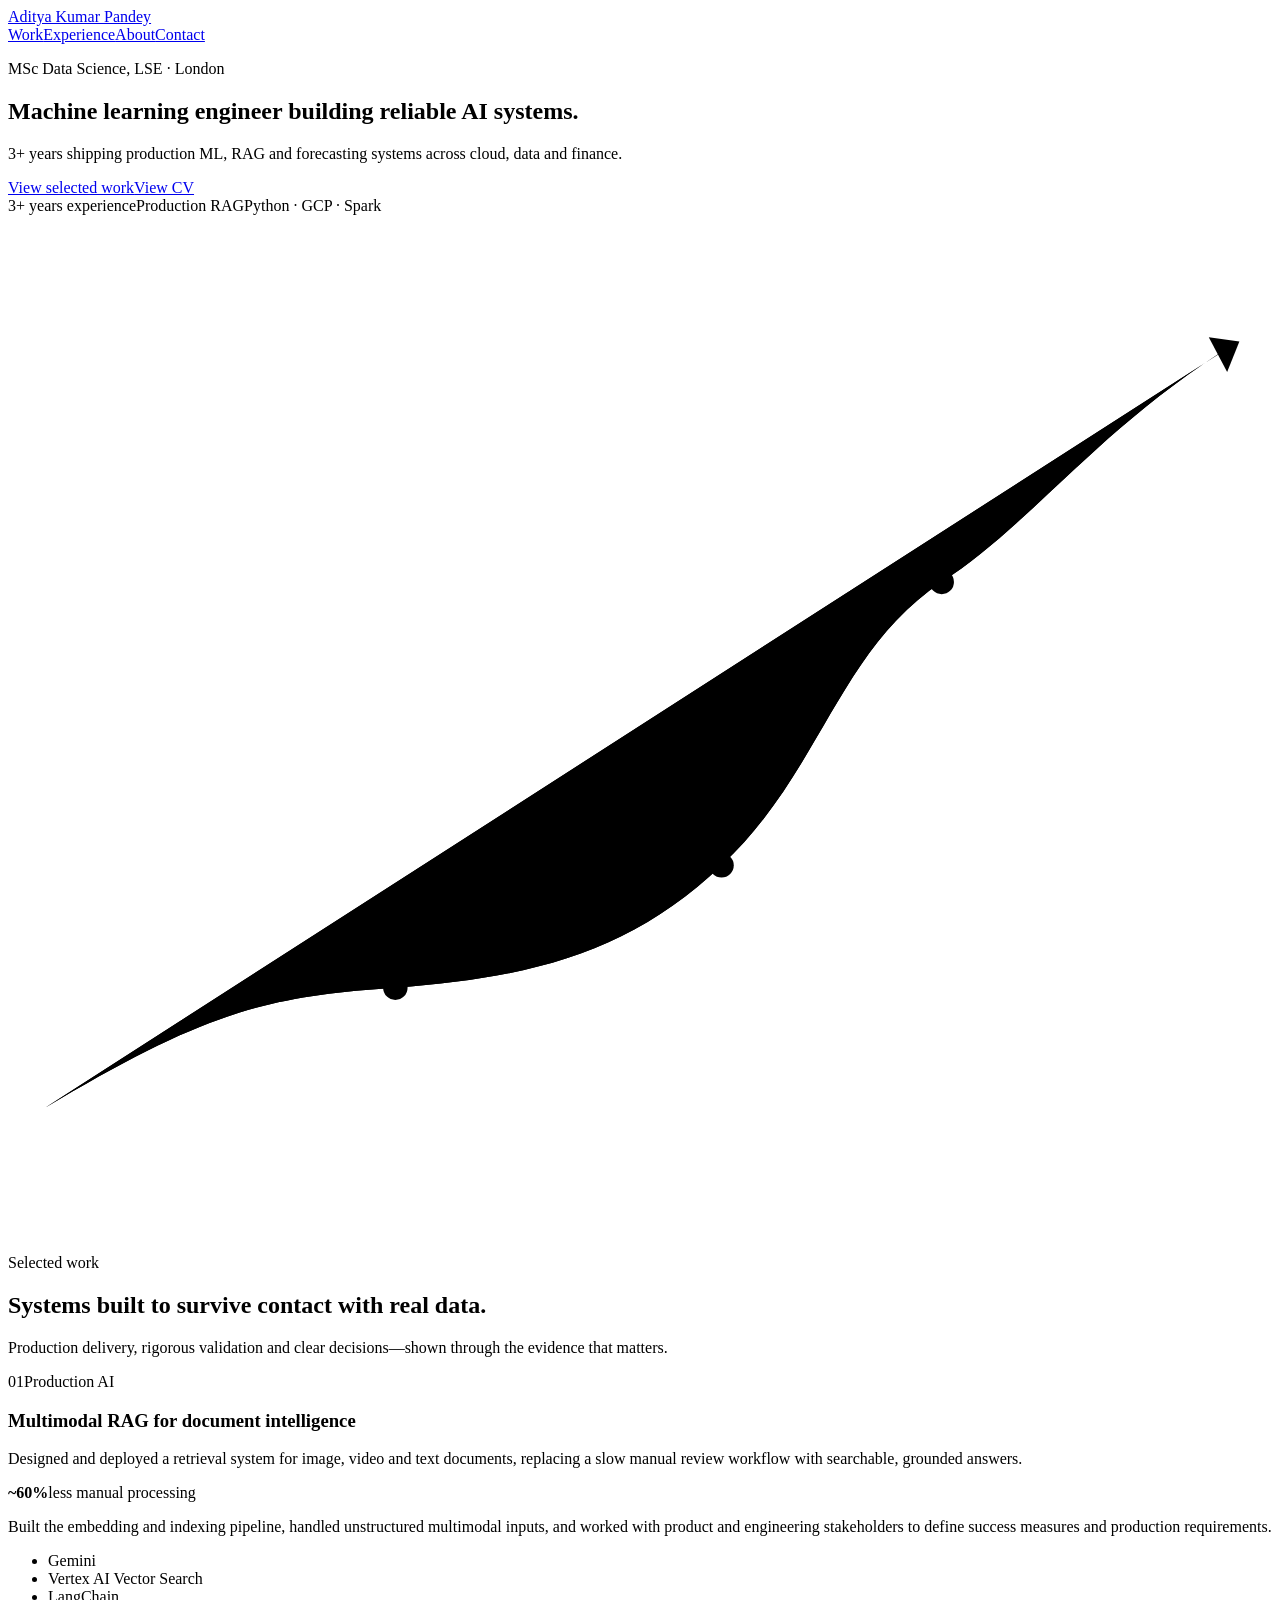
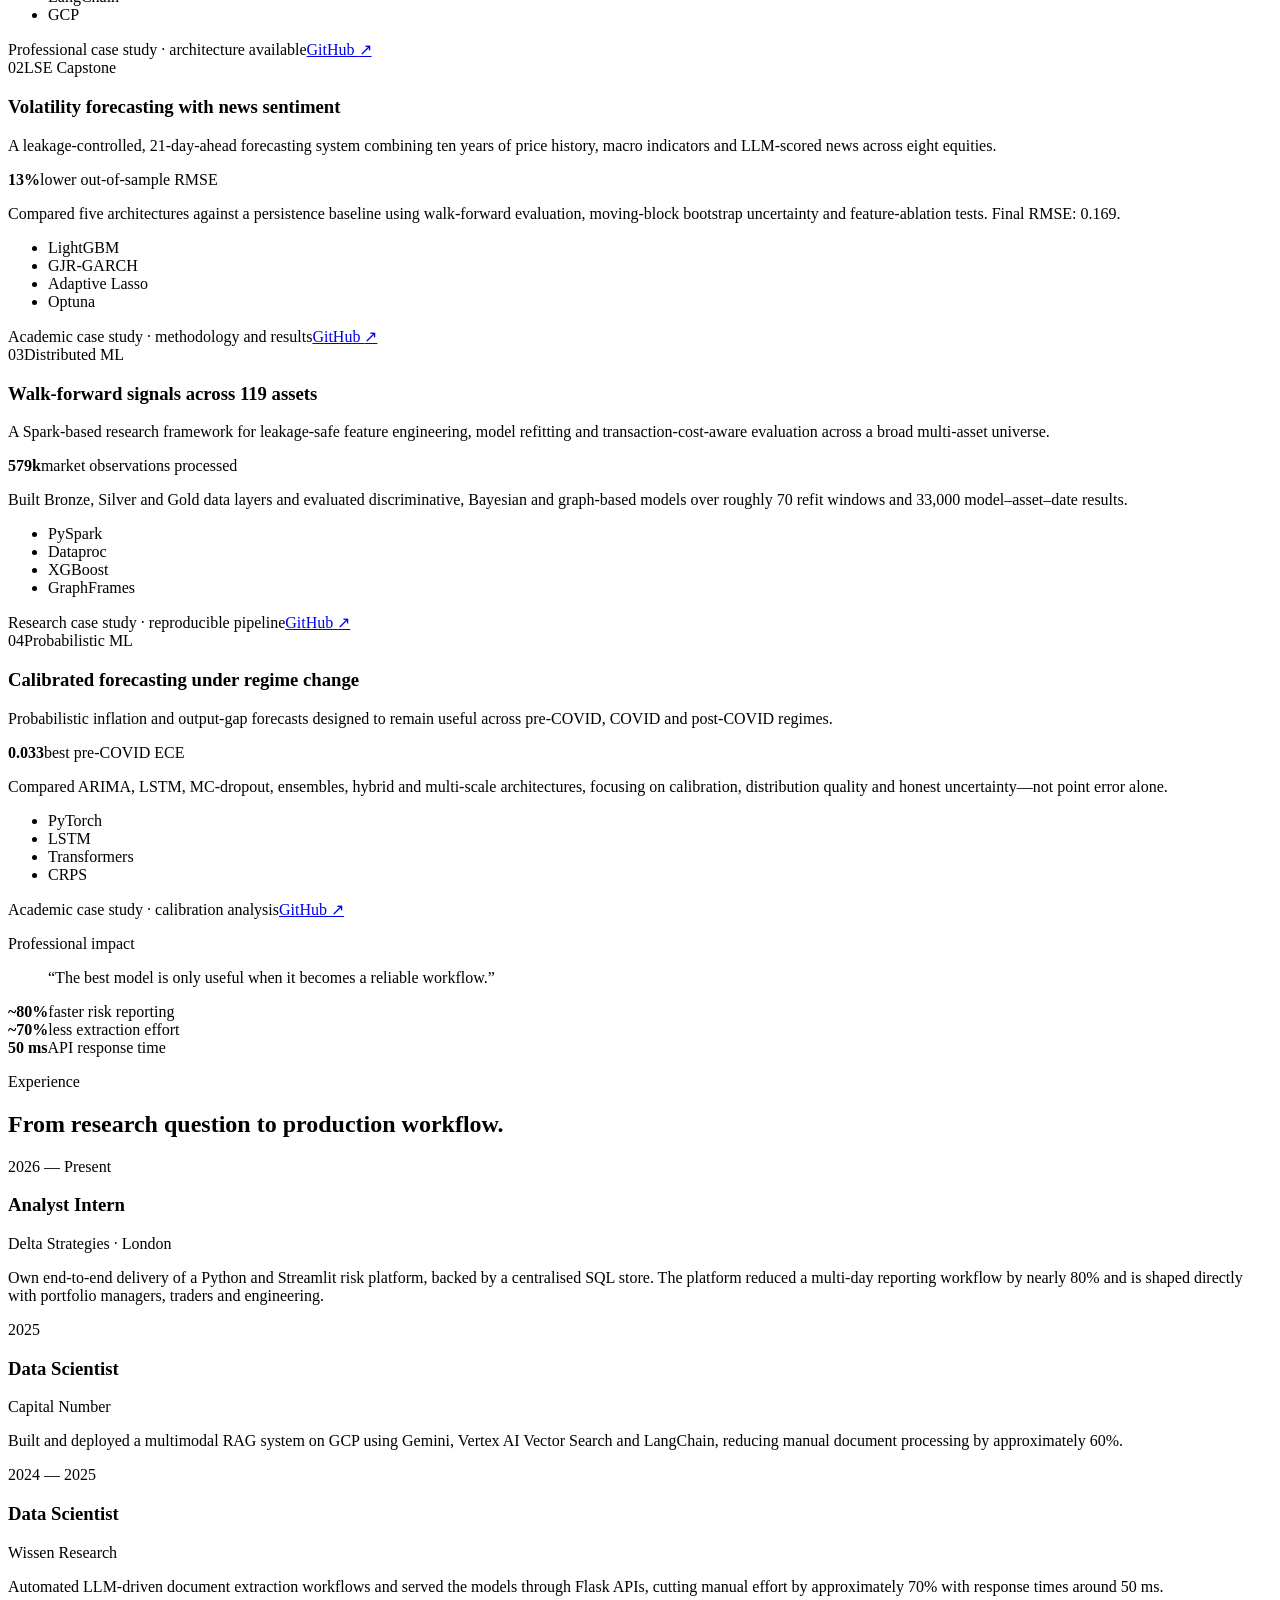
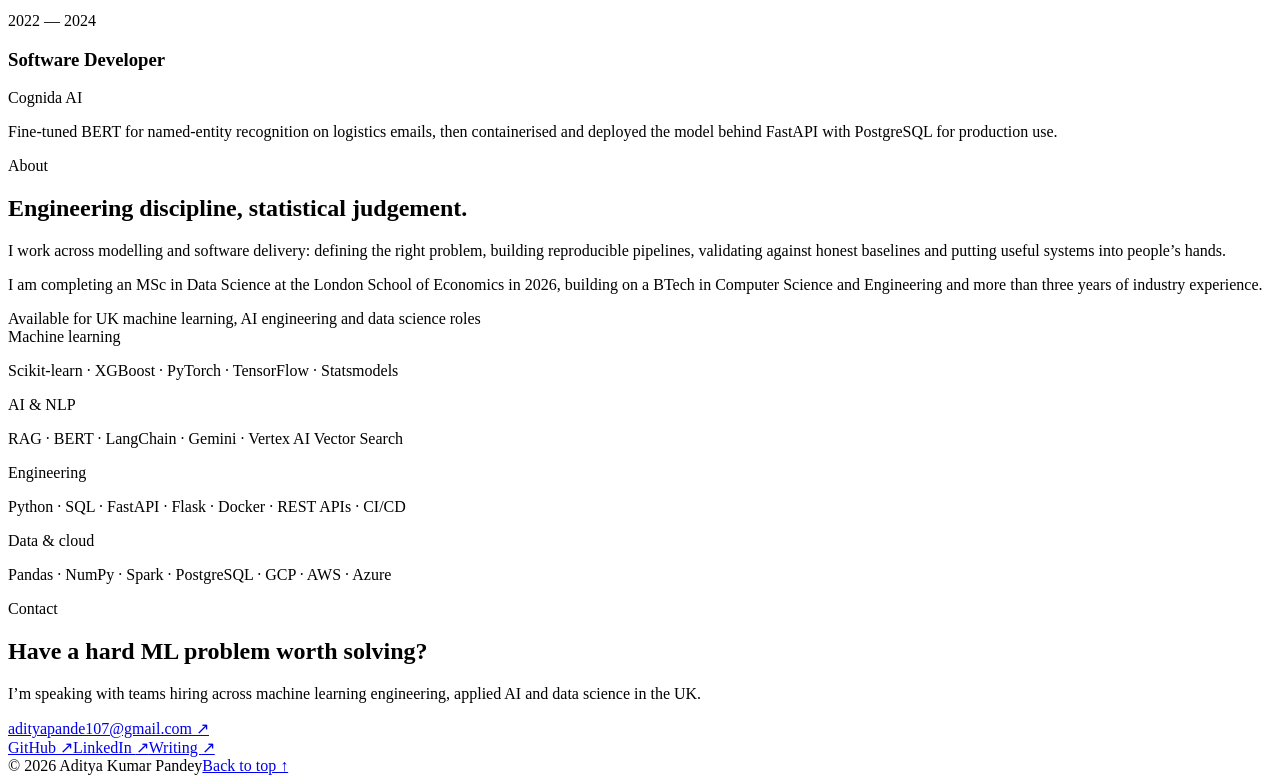
==== index.html @ 034d33dc "Publish Portfolio" ====
<!DOCTYPE html><html lang="en"><head><meta charSet="utf-8"/><meta name="viewport" content="width=device-width, initial-scale=1"/><link rel="preload" href="/_next/static/media/797e433ab948586e-s.p.08e28id.o-okb.woff2" as="font" crossorigin="" type="font/woff2"/><link rel="preload" href="/_next/static/media/caa3a2e1cccd8315-s.p.09~u27dqhyhd6.woff2" as="font" crossorigin="" type="font/woff2"/><link rel="stylesheet" href="/_next/static/chunks/142fppsumia8w.css" data-precedence="next"/><link rel="preload" as="script" fetchPriority="low" href="/_next/static/chunks/15xrurgzs99gv.js"/><script src="/_next/static/chunks/0t2z5hkh7v~~b.js" async=""></script><script src="/_next/static/chunks/07lhk_q6pmm3r.js" async=""></script><script src="/_next/static/chunks/turbopack-08lz5pl99x_po.js" async=""></script><script src="/_next/static/chunks/0dbhjjzl8qfwv.js" async=""></script><meta name="next-size-adjust" content=""/><title>Aditya Kumar Pandey | Machine Learning Engineer</title><meta name="description" content="Machine Learning Engineer and LSE MSc Data Science candidate building production RAG, forecasting and scalable ML systems."/><meta name="author" content="Aditya Kumar Pandey"/><meta name="keywords" content="Aditya Kumar Pandey,Machine Learning Engineer,Data Scientist,AI Engineer,LSE Data Science,RAG,Python"/><meta property="og:title" content="Aditya Kumar Pandey | Machine Learning Engineer"/><meta property="og:description" content="Production ML, RAG, forecasting and scalable data systems."/><meta property="og:type" content="website"/><meta name="twitter:card" content="summary"/><meta name="twitter:title" content="Aditya Kumar Pandey | Machine Learning Engineer"/><meta name="twitter:description" content="Production ML, RAG, forecasting and scalable data systems."/><script src="/_next/static/chunks/03~yq9q893hmn.js" noModule=""></script></head><body class="geist_a71539c9-module__T19VSG__variable geist_mono_8d43a2aa-module__8Li5zG__variable"><div hidden=""><!--$--><!--/$--></div><main><header class="site-header shell"><a class="wordmark" href="#top" aria-label="Aditya Kumar Pandey, home">Aditya Kumar Pandey</a><nav aria-label="Primary navigation"><a class="active" href="#work">Work</a><a href="#experience">Experience</a><a href="#about">About</a><a href="#contact">Contact</a></nav></header><section class="hero shell" id="top"><div class="hero-copy"><p class="eyebrow"><span></span> MSc Data Science, LSE · London</p><h1>Machine learning engineer building reliable AI systems.</h1><p class="hero-intro">3+ years shipping production ML, RAG and forecasting systems across cloud, data and finance.</p><div class="hero-actions"><a class="button button-primary" href="#work">View selected work</a><a class="button button-secondary" href="/resume">View CV</a></div><div class="proof-row" aria-label="Professional highlights"><span>3+ years experience</span><span>Production RAG</span><span>Python · GCP · Spark</span></div></div><div class="signal-graphic" aria-hidden="true"><div class="orbit orbit-one"></div><div class="orbit orbit-two"></div><div class="orbit orbit-three"></div><div class="node node-one"></div><div class="node node-two"></div><div class="node node-three"></div><div class="node node-four"></div><svg viewBox="0 0 620 500" role="presentation"><path class="signal-line-muted" d="M18 438 C95 392 126 383 190 379 C257 374 305 362 350 319 C399 273 407 214 458 180 C503 151 535 104 602 63"></path><path class="signal-line" d="M18 438 C95 392 126 383 190 379 C257 374 305 362 350 319 C399 273 407 214 458 180 C503 151 535 104 602 63"></path><circle cx="190" cy="379" r="6"></circle><circle cx="350" cy="319" r="6"></circle><circle cx="458" cy="180" r="6"></circle><path class="arrow-head" d="M589 60 L604 62 L598 77"></path></svg></div></section><section class="section shell" id="work"><div class="section-heading"><p class="section-kicker">Selected work</p><h2>Systems built to survive contact with real data.</h2><p>Production delivery, rigorous validation and clear decisions—shown through the evidence that matters.</p></div><div class="project-grid"><article class="project-card"><div class="project-topline"><span>01</span><span>Production AI</span></div><h3>Multimodal RAG for document intelligence</h3><p class="project-summary">Designed and deployed a retrieval system for image, video and text documents, replacing a slow manual review workflow with searchable, grounded answers.</p><div class="project-result"><strong>~60%</strong><span>less manual processing</span></div><p class="project-detail">Built the embedding and indexing pipeline, handled unstructured multimodal inputs, and worked with product and engineering stakeholders to define success measures and production requirements.</p><ul class="tag-list" aria-label="Multimodal RAG for document intelligence technologies"><li>Gemini</li><li>Vertex AI Vector Search</li><li>LangChain</li><li>GCP</li></ul><div class="project-footer"><span>Professional case study · architecture available</span><a href="https://github.com/aditya12333" target="_blank" rel="noreferrer" aria-label="Open Aditya&#x27;s GitHub profile for Multimodal RAG for document intelligence">GitHub <span aria-hidden="true">↗</span></a></div></article><article class="project-card"><div class="project-topline"><span>02</span><span>LSE Capstone</span></div><h3>Volatility forecasting with news sentiment</h3><p class="project-summary">A leakage-controlled, 21-day-ahead forecasting system combining ten years of price history, macro indicators and LLM-scored news across eight equities.</p><div class="project-result"><strong>13%</strong><span>lower out-of-sample RMSE</span></div><p class="project-detail">Compared five architectures against a persistence baseline using walk-forward evaluation, moving-block bootstrap uncertainty and feature-ablation tests. Final RMSE: 0.169.</p><ul class="tag-list" aria-label="Volatility forecasting with news sentiment technologies"><li>LightGBM</li><li>GJR-GARCH</li><li>Adaptive Lasso</li><li>Optuna</li></ul><div class="project-footer"><span>Academic case study · methodology and results</span><a href="https://github.com/aditya12333" target="_blank" rel="noreferrer" aria-label="Open Aditya&#x27;s GitHub profile for Volatility forecasting with news sentiment">GitHub <span aria-hidden="true">↗</span></a></div></article><article class="project-card"><div class="project-topline"><span>03</span><span>Distributed ML</span></div><h3>Walk-forward signals across 119 assets</h3><p class="project-summary">A Spark-based research framework for leakage-safe feature engineering, model refitting and transaction-cost-aware evaluation across a broad multi-asset universe.</p><div class="project-result"><strong>579k</strong><span>market observations processed</span></div><p class="project-detail">Built Bronze, Silver and Gold data layers and evaluated discriminative, Bayesian and graph-based models over roughly 70 refit windows and 33,000 model–asset–date results.</p><ul class="tag-list" aria-label="Walk-forward signals across 119 assets technologies"><li>PySpark</li><li>Dataproc</li><li>XGBoost</li><li>GraphFrames</li></ul><div class="project-footer"><span>Research case study · reproducible pipeline</span><a href="https://github.com/aditya12333" target="_blank" rel="noreferrer" aria-label="Open Aditya&#x27;s GitHub profile for Walk-forward signals across 119 assets">GitHub <span aria-hidden="true">↗</span></a></div></article><article class="project-card"><div class="project-topline"><span>04</span><span>Probabilistic ML</span></div><h3>Calibrated forecasting under regime change</h3><p class="project-summary">Probabilistic inflation and output-gap forecasts designed to remain useful across pre-COVID, COVID and post-COVID regimes.</p><div class="project-result"><strong>0.033</strong><span>best pre-COVID ECE</span></div><p class="project-detail">Compared ARIMA, LSTM, MC-dropout, ensembles, hybrid and multi-scale architectures, focusing on calibration, distribution quality and honest uncertainty—not point error alone.</p><ul class="tag-list" aria-label="Calibrated forecasting under regime change technologies"><li>PyTorch</li><li>LSTM</li><li>Transformers</li><li>CRPS</li></ul><div class="project-footer"><span>Academic case study · calibration analysis</span><a href="https://github.com/aditya12333" target="_blank" rel="noreferrer" aria-label="Open Aditya&#x27;s GitHub profile for Calibrated forecasting under regime change">GitHub <span aria-hidden="true">↗</span></a></div></article></div></section><section class="impact-band"><div class="shell impact-grid"><p class="section-kicker">Professional impact</p><blockquote>“The best model is only useful when it becomes a reliable workflow.”</blockquote><div class="impact-metrics"><div><strong>~80%</strong><span>faster risk reporting</span></div><div><strong>~70%</strong><span>less extraction effort</span></div><div><strong>50 ms</strong><span>API response time</span></div></div></div></section><section class="section shell" id="experience"><div class="section-heading compact"><p class="section-kicker">Experience</p><h2>From research question to production workflow.</h2></div><div class="timeline"><article class="timeline-item"><time>2026 — Present</time><div><h3>Analyst Intern</h3><p class="company">Delta Strategies · London</p></div><p>Own end-to-end delivery of a Python and Streamlit risk platform, backed by a centralised SQL store. The platform reduced a multi-day reporting workflow by nearly 80% and is shaped directly with portfolio managers, traders and engineering.</p></article><article class="timeline-item"><time>2025</time><div><h3>Data Scientist</h3><p class="company">Capital Number</p></div><p>Built and deployed a multimodal RAG system on GCP using Gemini, Vertex AI Vector Search and LangChain, reducing manual document processing by approximately 60%.</p></article><article class="timeline-item"><time>2024 — 2025</time><div><h3>Data Scientist</h3><p class="company">Wissen Research</p></div><p>Automated LLM-driven document extraction workflows and served the models through Flask APIs, cutting manual effort by approximately 70% with response times around 50 ms.</p></article><article class="timeline-item"><time>2022 — 2024</time><div><h3>Software Developer</h3><p class="company">Cognida AI</p></div><p>Fine-tuned BERT for named-entity recognition on logistics emails, then containerised and deployed the model behind FastAPI with PostgreSQL for production use.</p></article></div></section><section class="section shell about-grid" id="about"><div class="about-copy"><p class="section-kicker">About</p><h2>Engineering discipline, statistical judgement.</h2><p>I work across modelling and software delivery: defining the right problem, building reproducible pipelines, validating against honest baselines and putting useful systems into people’s hands.</p><p>I am completing an MSc in Data Science at the London School of Economics in 2026, building on a BTech in Computer Science and Engineering and more than three years of industry experience.</p><div class="availability"><span class="status-dot"></span><span>Available for UK machine learning, AI engineering and data science roles</span></div></div><div class="skills-panel"><div class="skill-row"><span>Machine learning</span><p>Scikit-learn · XGBoost · PyTorch · TensorFlow · Statsmodels</p></div><div class="skill-row"><span>AI &amp; NLP</span><p>RAG · BERT · LangChain · Gemini · Vertex AI Vector Search</p></div><div class="skill-row"><span>Engineering</span><p>Python · SQL · FastAPI · Flask · Docker · REST APIs · CI/CD</p></div><div class="skill-row"><span>Data &amp; cloud</span><p>Pandas · NumPy · Spark · PostgreSQL · GCP · AWS · Azure</p></div></div></section><section class="contact-section shell" id="contact"><p class="section-kicker">Contact</p><h2>Have a hard ML problem worth solving?</h2><p>I’m speaking with teams hiring across machine learning engineering, applied AI and data science in the UK.</p><a class="email-link" href="mailto:adityapande107@gmail.com">adityapande107@gmail.com <span aria-hidden="true">↗</span></a><div class="social-links"><a href="https://github.com/aditya12333" target="_blank" rel="noreferrer">GitHub <span aria-hidden="true">↗</span></a><a href="https://www.linkedin.com/in/aditya-pandey26/" target="_blank" rel="noreferrer">LinkedIn <span aria-hidden="true">↗</span></a><a href="https://adityapande107.medium.com/" target="_blank" rel="noreferrer">Writing <span aria-hidden="true">↗</span></a></div></section><footer class="site-footer shell"><span>© 2026 Aditya Kumar Pandey</span><a href="#top">Back to top ↑</a></footer></main><!--$--><!--/$--><script src="/_next/static/chunks/15xrurgzs99gv.js" id="_R_" async=""></script><script>(self.__next_f=self.__next_f||[]).push([0])</script><script>self.__next_f.push([1,"1:\"$Sreact.fragment\"\n2:I[39756,[\"/_next/static/chunks/0dbhjjzl8qfwv.js\"],\"default\"]\n3:I[37457,[\"/_next/static/chunks/0dbhjjzl8qfwv.js\"],\"default\"]\nd:I[68027,[\"/_next/static/chunks/0dbhjjzl8qfwv.js\"],\"default\",1]\n:HL[\"/_next/static/chunks/142fppsumia8w.css\",\"style\"]\n:HL[\"/_next/static/media/797e433ab948586e-s.p.08e28id.o-okb.woff2\",\"font\",{\"crossOrigin\":\"\",\"type\":\"font/woff2\"}]\n:HL[\"/_next/static/media/caa3a2e1cccd8315-s.p.09~u27dqhyhd6.woff2\",\"font\",{\"crossOrigin\":\"\",\"type\":\"font/woff2\"}]\n"])</script><script>self.__next_f.push([1,"0:{\"P\":null,\"c\":[\"\",\"\"],\"q\":\"\",\"i\":false,\"f\":[[[\"\",{\"children\":[\"__PAGE__\",{}]},\"$undefined\",\"$undefined\",16],[[\"$\",\"$1\",\"c\",{\"children\":[[[\"$\",\"link\",\"0\",{\"rel\":\"stylesheet\",\"href\":\"/_next/static/chunks/142fppsumia8w.css\",\"precedence\":\"next\",\"crossOrigin\":\"$undefined\",\"nonce\":\"$undefined\"}],[\"$\",\"script\",\"script-0\",{\"src\":\"/_next/static/chunks/0dbhjjzl8qfwv.js\",\"async\":true,\"nonce\":\"$undefined\"}]],[\"$\",\"html\",null,{\"lang\":\"en\",\"children\":[\"$\",\"body\",null,{\"className\":\"geist_a71539c9-module__T19VSG__variable geist_mono_8d43a2aa-module__8Li5zG__variable\",\"children\":[\"$\",\"$L2\",null,{\"parallelRouterKey\":\"children\",\"error\":\"$undefined\",\"errorStyles\":\"$undefined\",\"errorScripts\":\"$undefined\",\"template\":[\"$\",\"$L3\",null,{}],\"templateStyles\":\"$undefined\",\"templateScripts\":\"$undefined\",\"notFound\":[[[\"$\",\"title\",null,{\"children\":\"404: This page could not be found.\"}],[\"$\",\"div\",null,{\"style\":{\"fontFamily\":\"system-ui,\\\"Segoe UI\\\",Roboto,Helvetica,Arial,sans-serif,\\\"Apple Color Emoji\\\",\\\"Segoe UI Emoji\\\"\",\"height\":\"100vh\",\"textAlign\":\"center\",\"display\":\"flex\",\"flexDirection\":\"column\",\"alignItems\":\"center\",\"justifyContent\":\"center\"},\"children\":[\"$\",\"div\",null,{\"children\":[[\"$\",\"style\",null,{\"dangerouslySetInnerHTML\":{\"__html\":\"body{color:#000;background:#fff;margin:0}.next-error-h1{border-right:1px solid rgba(0,0,0,.3)}@media (prefers-color-scheme:dark){body{color:#fff;background:#000}.next-error-h1{border-right:1px solid rgba(255,255,255,.3)}}\"}}],[\"$\",\"h1\",null,{\"className\":\"next-error-h1\",\"style\":{\"display\":\"inline-block\",\"margin\":\"0 20px 0 0\",\"padding\":\"0 23px 0 0\",\"fontSize\":24,\"fontWeight\":500,\"verticalAlign\":\"top\",\"lineHeight\":\"49px\"},\"children\":404}],[\"$\",\"div\",null,{\"style\":{\"display\":\"inline-block\"},\"children\":[\"$\",\"h2\",null,{\"style\":{\"fontSize\":14,\"fontWeight\":400,\"lineHeight\":\"49px\",\"margin\":0},\"children\":\"This page could not be found.\"}]}]]}]}]],[]],\"forbidden\":\"$undefined\",\"unauthorized\":\"$undefined\"}]}]}]]}],{\"children\":[[\"$\",\"$1\",\"c\",{\"children\":[[\"$\",\"main\",null,{\"children\":[[\"$\",\"header\",null,{\"className\":\"site-header shell\",\"children\":[[\"$\",\"a\",null,{\"className\":\"wordmark\",\"href\":\"#top\",\"aria-label\":\"Aditya Kumar Pandey, home\",\"children\":\"Aditya Kumar Pandey\"}],[\"$\",\"nav\",null,{\"aria-label\":\"Primary navigation\",\"children\":[[\"$\",\"a\",null,{\"className\":\"active\",\"href\":\"#work\",\"children\":\"Work\"}],[\"$\",\"a\",null,{\"href\":\"#experience\",\"children\":\"Experience\"}],[\"$\",\"a\",null,{\"href\":\"#about\",\"children\":\"About\"}],[\"$\",\"a\",null,{\"href\":\"#contact\",\"children\":\"Contact\"}]]}]]}],[\"$\",\"section\",null,{\"className\":\"hero shell\",\"id\":\"top\",\"children\":[[\"$\",\"div\",null,{\"className\":\"hero-copy\",\"children\":[[\"$\",\"p\",null,{\"className\":\"eyebrow\",\"children\":[[\"$\",\"span\",null,{}],\" MSc Data Science, LSE · London\"]}],[\"$\",\"h1\",null,{\"children\":\"Machine learning engineer building reliable AI systems.\"}],[\"$\",\"p\",null,{\"className\":\"hero-intro\",\"children\":\"3+ years shipping production ML, RAG and forecasting systems across cloud, data and finance.\"}],[\"$\",\"div\",null,{\"className\":\"hero-actions\",\"children\":[[\"$\",\"a\",null,{\"className\":\"button button-primary\",\"href\":\"#work\",\"children\":\"View selected work\"}],[\"$\",\"a\",null,{\"className\":\"button button-secondary\",\"href\":\"/resume\",\"children\":\"View CV\"}]]}],[\"$\",\"div\",null,{\"className\":\"proof-row\",\"aria-label\":\"Professional highlights\",\"children\":[[\"$\",\"span\",null,{\"children\":\"3+ years experience\"}],[\"$\",\"span\",null,{\"children\":\"Production RAG\"}],[\"$\",\"span\",null,{\"children\":\"Python · GCP · Spark\"}]]}]]}],[\"$\",\"div\",null,{\"className\":\"signal-graphic\",\"aria-hidden\":\"true\",\"children\":[[\"$\",\"div\",null,{\"className\":\"orbit orbit-one\"}],[\"$\",\"div\",null,{\"className\":\"orbit orbit-two\"}],[\"$\",\"div\",null,{\"className\":\"orbit orbit-three\"}],[\"$\",\"div\",null,{\"className\":\"node node-one\"}],[\"$\",\"div\",null,{\"className\":\"node node-two\"}],[\"$\",\"div\",null,{\"className\":\"node node-three\"}],[\"$\",\"div\",null,{\"className\":\"node node-four\"}],[\"$\",\"svg\",null,{\"viewBox\":\"0 0 620 500\",\"role\":\"presentation\",\"children\":[[\"$\",\"path\",null,{\"className\":\"signal-line-muted\",\"d\":\"M18 438 C95 392 126 383 190 379 C257 374 305 362 350 319 C399 273 407 214 458 180 C503 151 535 104 602 63\"}],[\"$\",\"path\",null,{\"className\":\"signal-line\",\"d\":\"M18 438 C95 392 126 383 190 379 C257 374 305 362 350 319 C399 273 407 214 458 180 C503 151 535 104 602 63\"}],[\"$\",\"circle\",null,{\"cx\":\"190\",\"cy\":\"379\",\"r\":\"6\"}],[\"$\",\"circle\",null,{\"cx\":\"350\",\"cy\":\"319\",\"r\":\"6\"}],[\"$\",\"circle\",null,{\"cx\":\"458\",\"cy\":\"180\",\"r\":\"6\"}],[\"$\",\"path\",null,{\"className\":\"arrow-head\",\"d\":\"M589 60 L604 62 L598 77\"}]]}]]}]]}],[\"$\",\"section\",null,{\"className\":\"section shell\",\"id\":\"work\",\"children\":[[\"$\",\"div\",null,{\"className\":\"section-heading\",\"children\":[[\"$\",\"p\",null,{\"className\":\"section-kicker\",\"children\":\"Selected work\"}],[\"$\",\"h2\",null,{\"children\":\"Systems built to survive contact with real data.\"}],\"$L4\"]}],\"$L5\"]}],\"$L6\",\"$L7\",\"$L8\",\"$L9\",\"$La\"]}],null,\"$Lb\"]}],{},null,false,null]},null,false,null],\"$Lc\",false]],\"m\":\"$undefined\",\"G\":[\"$d\",[\"$Le\"]],\"S\":true,\"h\":null,\"s\":\"$undefined\",\"l\":\"$undefined\",\"p\":\"$undefined\",\"d\":\"$undefined\",\"b\":\"k6qDAVBesSp8VwUaw8jaB\"}\n"])</script><script>self.__next_f.push([1,"15:I[97367,[\"/_next/static/chunks/0dbhjjzl8qfwv.js\"],\"OutletBoundary\"]\n16:\"$Sreact.suspense\"\n18:I[97367,[\"/_next/static/chunks/0dbhjjzl8qfwv.js\"],\"ViewportBoundary\"]\n1a:I[97367,[\"/_next/static/chunks/0dbhjjzl8qfwv.js\"],\"MetadataBoundary\"]\n4:[\"$\",\"p\",null,{\"children\":\"Production delivery, rigorous validation and clear decisions—shown through the evidence that matters.\"}]\n"])</script><script>self.__next_f.push([1,"5:[\"$\",\"div\",null,{\"className\":\"project-grid\",\"children\":[[\"$\",\"article\",\"01\",{\"className\":\"project-card\",\"children\":[[\"$\",\"div\",null,{\"className\":\"project-topline\",\"children\":[[\"$\",\"span\",null,{\"children\":\"01\"}],[\"$\",\"span\",null,{\"children\":\"Production AI\"}]]}],[\"$\",\"h3\",null,{\"children\":\"Multimodal RAG for document intelligence\"}],[\"$\",\"p\",null,{\"className\":\"project-summary\",\"children\":\"Designed and deployed a retrieval system for image, video and text documents, replacing a slow manual review workflow with searchable, grounded answers.\"}],[\"$\",\"div\",null,{\"className\":\"project-result\",\"children\":[[\"$\",\"strong\",null,{\"children\":\"~60%\"}],[\"$\",\"span\",null,{\"children\":\"less manual processing\"}]]}],[\"$\",\"p\",null,{\"className\":\"project-detail\",\"children\":\"Built the embedding and indexing pipeline, handled unstructured multimodal inputs, and worked with product and engineering stakeholders to define success measures and production requirements.\"}],[\"$\",\"ul\",null,{\"className\":\"tag-list\",\"aria-label\":\"Multimodal RAG for document intelligence technologies\",\"children\":[[\"$\",\"li\",\"Gemini\",{\"children\":\"Gemini\"}],[\"$\",\"li\",\"Vertex AI Vector Search\",{\"children\":\"Vertex AI Vector Search\"}],[\"$\",\"li\",\"LangChain\",{\"children\":\"LangChain\"}],[\"$\",\"li\",\"GCP\",{\"children\":\"GCP\"}]]}],[\"$\",\"div\",null,{\"className\":\"project-footer\",\"children\":[[\"$\",\"span\",null,{\"children\":\"Professional case study · architecture available\"}],[\"$\",\"a\",null,{\"href\":\"https://github.com/aditya12333\",\"target\":\"_blank\",\"rel\":\"noreferrer\",\"aria-label\":\"Open Aditya's GitHub profile for Multimodal RAG for document intelligence\",\"children\":[\"GitHub \",[\"$\",\"span\",null,{\"aria-hidden\":\"true\",\"children\":\"↗\"}]]}]]}]]}],[\"$\",\"article\",\"02\",{\"className\":\"project-card\",\"children\":[[\"$\",\"div\",null,{\"className\":\"project-topline\",\"children\":[[\"$\",\"span\",null,{\"children\":\"02\"}],[\"$\",\"span\",null,{\"children\":\"LSE Capstone\"}]]}],[\"$\",\"h3\",null,{\"children\":\"Volatility forecasting with news sentiment\"}],[\"$\",\"p\",null,{\"className\":\"project-summary\",\"children\":\"A leakage-controlled, 21-day-ahead forecasting system combining ten years of price history, macro indicators and LLM-scored news across eight equities.\"}],[\"$\",\"div\",null,{\"className\":\"project-result\",\"children\":[[\"$\",\"strong\",null,{\"children\":\"13%\"}],[\"$\",\"span\",null,{\"children\":\"lower out-of-sample RMSE\"}]]}],[\"$\",\"p\",null,{\"className\":\"project-detail\",\"children\":\"Compared five architectures against a persistence baseline using walk-forward evaluation, moving-block bootstrap uncertainty and feature-ablation tests. Final RMSE: 0.169.\"}],[\"$\",\"ul\",null,{\"className\":\"tag-list\",\"aria-label\":\"Volatility forecasting with news sentiment technologies\",\"children\":[[\"$\",\"li\",\"LightGBM\",{\"children\":\"LightGBM\"}],[\"$\",\"li\",\"GJR-GARCH\",{\"children\":\"GJR-GARCH\"}],[\"$\",\"li\",\"Adaptive Lasso\",{\"children\":\"Adaptive Lasso\"}],[\"$\",\"li\",\"Optuna\",{\"children\":\"Optuna\"}]]}],[\"$\",\"div\",null,{\"className\":\"project-footer\",\"children\":[[\"$\",\"span\",null,{\"children\":\"Academic case study · methodology and results\"}],[\"$\",\"a\",null,{\"href\":\"https://github.com/aditya12333\",\"target\":\"_blank\",\"rel\":\"noreferrer\",\"aria-label\":\"Open Aditya's GitHub profile for Volatility forecasting with news sentiment\",\"children\":[\"GitHub \",[\"$\",\"span\",null,{\"aria-hidden\":\"true\",\"children\":\"↗\"}]]}]]}]]}],[\"$\",\"article\",\"03\",{\"className\":\"project-card\",\"children\":[[\"$\",\"div\",null,{\"className\":\"project-topline\",\"children\":[[\"$\",\"span\",null,{\"children\":\"03\"}],[\"$\",\"span\",null,{\"children\":\"Distributed ML\"}]]}],[\"$\",\"h3\",null,{\"children\":\"Walk-forward signals across 119 assets\"}],[\"$\",\"p\",null,{\"className\":\"project-summary\",\"children\":\"A Spark-based research framework for leakage-safe feature engineering, model refitting and transaction-cost-aware evaluation across a broad multi-asset universe.\"}],[\"$\",\"div\",null,{\"className\":\"project-result\",\"children\":[[\"$\",\"strong\",null,{\"children\":\"579k\"}],[\"$\",\"span\",null,{\"children\":\"market observations processed\"}]]}],[\"$\",\"p\",null,{\"className\":\"project-detail\",\"children\":\"Built Bronze, Silver and Gold data layers and evaluated discriminative, Bayesian and graph-based models over roughly 70 refit windows and 33,000 model–asset–date results.\"}],[\"$\",\"ul\",null,{\"className\":\"tag-list\",\"aria-label\":\"Walk-forward signals across 119 assets technologies\",\"children\":[\"$Lf\",\"$L10\",\"$L11\",\"$L12\"]}],\"$L13\"]}],\"$L14\"]}]\n"])</script><script>self.__next_f.push([1,"6:[\"$\",\"section\",null,{\"className\":\"impact-band\",\"children\":[\"$\",\"div\",null,{\"className\":\"shell impact-grid\",\"children\":[[\"$\",\"p\",null,{\"className\":\"section-kicker\",\"children\":\"Professional impact\"}],[\"$\",\"blockquote\",null,{\"children\":\"“The best model is only useful when it becomes a reliable workflow.”\"}],[\"$\",\"div\",null,{\"className\":\"impact-metrics\",\"children\":[[\"$\",\"div\",null,{\"children\":[[\"$\",\"strong\",null,{\"children\":\"~80%\"}],[\"$\",\"span\",null,{\"children\":\"faster risk reporting\"}]]}],[\"$\",\"div\",null,{\"children\":[[\"$\",\"strong\",null,{\"children\":\"~70%\"}],[\"$\",\"span\",null,{\"children\":\"less extraction effort\"}]]}],[\"$\",\"div\",null,{\"children\":[[\"$\",\"strong\",null,{\"children\":\"50 ms\"}],[\"$\",\"span\",null,{\"children\":\"API response time\"}]]}]]}]]}]}]\n"])</script><script>self.__next_f.push([1,"7:[\"$\",\"section\",null,{\"className\":\"section shell\",\"id\":\"experience\",\"children\":[[\"$\",\"div\",null,{\"className\":\"section-heading compact\",\"children\":[[\"$\",\"p\",null,{\"className\":\"section-kicker\",\"children\":\"Experience\"}],[\"$\",\"h2\",null,{\"children\":\"From research question to production workflow.\"}]]}],[\"$\",\"div\",null,{\"className\":\"timeline\",\"children\":[[\"$\",\"article\",\"Delta Strategies · London-Analyst Intern\",{\"className\":\"timeline-item\",\"children\":[[\"$\",\"time\",null,{\"children\":\"2026 — Present\"}],[\"$\",\"div\",null,{\"children\":[[\"$\",\"h3\",null,{\"children\":\"Analyst Intern\"}],[\"$\",\"p\",null,{\"className\":\"company\",\"children\":\"Delta Strategies · London\"}]]}],[\"$\",\"p\",null,{\"children\":\"Own end-to-end delivery of a Python and Streamlit risk platform, backed by a centralised SQL store. The platform reduced a multi-day reporting workflow by nearly 80% and is shaped directly with portfolio managers, traders and engineering.\"}]]}],[\"$\",\"article\",\"Capital Number-Data Scientist\",{\"className\":\"timeline-item\",\"children\":[[\"$\",\"time\",null,{\"children\":\"2025\"}],[\"$\",\"div\",null,{\"children\":[[\"$\",\"h3\",null,{\"children\":\"Data Scientist\"}],[\"$\",\"p\",null,{\"className\":\"company\",\"children\":\"Capital Number\"}]]}],[\"$\",\"p\",null,{\"children\":\"Built and deployed a multimodal RAG system on GCP using Gemini, Vertex AI Vector Search and LangChain, reducing manual document processing by approximately 60%.\"}]]}],[\"$\",\"article\",\"Wissen Research-Data Scientist\",{\"className\":\"timeline-item\",\"children\":[[\"$\",\"time\",null,{\"children\":\"2024 — 2025\"}],[\"$\",\"div\",null,{\"children\":[[\"$\",\"h3\",null,{\"children\":\"Data Scientist\"}],[\"$\",\"p\",null,{\"className\":\"company\",\"children\":\"Wissen Research\"}]]}],[\"$\",\"p\",null,{\"children\":\"Automated LLM-driven document extraction workflows and served the models through Flask APIs, cutting manual effort by approximately 70% with response times around 50 ms.\"}]]}],[\"$\",\"article\",\"Cognida AI-Software Developer\",{\"className\":\"timeline-item\",\"children\":[[\"$\",\"time\",null,{\"children\":\"2022 — 2024\"}],[\"$\",\"div\",null,{\"children\":[[\"$\",\"h3\",null,{\"children\":\"Software Developer\"}],[\"$\",\"p\",null,{\"className\":\"company\",\"children\":\"Cognida AI\"}]]}],[\"$\",\"p\",null,{\"children\":\"Fine-tuned BERT for named-entity recognition on logistics emails, then containerised and deployed the model behind FastAPI with PostgreSQL for production use.\"}]]}]]}]]}]\n"])</script><script>self.__next_f.push([1,"8:[\"$\",\"section\",null,{\"className\":\"section shell about-grid\",\"id\":\"about\",\"children\":[[\"$\",\"div\",null,{\"className\":\"about-copy\",\"children\":[[\"$\",\"p\",null,{\"className\":\"section-kicker\",\"children\":\"About\"}],[\"$\",\"h2\",null,{\"children\":\"Engineering discipline, statistical judgement.\"}],[\"$\",\"p\",null,{\"children\":\"I work across modelling and software delivery: defining the right problem, building reproducible pipelines, validating against honest baselines and putting useful systems into people’s hands.\"}],[\"$\",\"p\",null,{\"children\":\"I am completing an MSc in Data Science at the London School of Economics in 2026, building on a BTech in Computer Science and Engineering and more than three years of industry experience.\"}],[\"$\",\"div\",null,{\"className\":\"availability\",\"children\":[[\"$\",\"span\",null,{\"className\":\"status-dot\"}],[\"$\",\"span\",null,{\"children\":\"Available for UK machine learning, AI engineering and data science roles\"}]]}]]}],[\"$\",\"div\",null,{\"className\":\"skills-panel\",\"children\":[[\"$\",\"div\",\"Machine learning\",{\"className\":\"skill-row\",\"children\":[[\"$\",\"span\",null,{\"children\":\"Machine learning\"}],[\"$\",\"p\",null,{\"children\":\"Scikit-learn · XGBoost · PyTorch · TensorFlow · Statsmodels\"}]]}],[\"$\",\"div\",\"AI \u0026 NLP\",{\"className\":\"skill-row\",\"children\":[[\"$\",\"span\",null,{\"children\":\"AI \u0026 NLP\"}],[\"$\",\"p\",null,{\"children\":\"RAG · BERT · LangChain · Gemini · Vertex AI Vector Search\"}]]}],[\"$\",\"div\",\"Engineering\",{\"className\":\"skill-row\",\"children\":[[\"$\",\"span\",null,{\"children\":\"Engineering\"}],[\"$\",\"p\",null,{\"children\":\"Python · SQL · FastAPI · Flask · Docker · REST APIs · CI/CD\"}]]}],[\"$\",\"div\",\"Data \u0026 cloud\",{\"className\":\"skill-row\",\"children\":[[\"$\",\"span\",null,{\"children\":\"Data \u0026 cloud\"}],[\"$\",\"p\",null,{\"children\":\"Pandas · NumPy · Spark · PostgreSQL · GCP · AWS · Azure\"}]]}]]}]]}]\n"])</script><script>self.__next_f.push([1,"9:[\"$\",\"section\",null,{\"className\":\"contact-section shell\",\"id\":\"contact\",\"children\":[[\"$\",\"p\",null,{\"className\":\"section-kicker\",\"children\":\"Contact\"}],[\"$\",\"h2\",null,{\"children\":\"Have a hard ML problem worth solving?\"}],[\"$\",\"p\",null,{\"children\":\"I’m speaking with teams hiring across machine learning engineering, applied AI and data science in the UK.\"}],[\"$\",\"a\",null,{\"className\":\"email-link\",\"href\":\"mailto:adityapande107@gmail.com\",\"children\":[\"adityapande107@gmail.com \",[\"$\",\"span\",null,{\"aria-hidden\":\"true\",\"children\":\"↗\"}]]}],[\"$\",\"div\",null,{\"className\":\"social-links\",\"children\":[[\"$\",\"a\",null,{\"href\":\"https://github.com/aditya12333\",\"target\":\"_blank\",\"rel\":\"noreferrer\",\"children\":[\"GitHub \",[\"$\",\"span\",null,{\"aria-hidden\":\"true\",\"children\":\"↗\"}]]}],[\"$\",\"a\",null,{\"href\":\"https://www.linkedin.com/in/aditya-pandey26/\",\"target\":\"_blank\",\"rel\":\"noreferrer\",\"children\":[\"LinkedIn \",[\"$\",\"span\",null,{\"aria-hidden\":\"true\",\"children\":\"↗\"}]]}],[\"$\",\"a\",null,{\"href\":\"https://adityapande107.medium.com/\",\"target\":\"_blank\",\"rel\":\"noreferrer\",\"children\":[\"Writing \",[\"$\",\"span\",null,{\"aria-hidden\":\"true\",\"children\":\"↗\"}]]}]]}]]}]\na:[\"$\",\"footer\",null,{\"className\":\"site-footer shell\",\"children\":[[\"$\",\"span\",null,{\"children\":\"© 2026 Aditya Kumar Pandey\"}],[\"$\",\"a\",null,{\"href\":\"#top\",\"children\":\"Back to top ↑\"}]]}]\nb:[\"$\",\"$L15\",null,{\"children\":[\"$\",\"$16\",null,{\"name\":\"Next.MetadataOutlet\",\"children\":\"$@17\"}]}]\nc:[\"$\",\"$1\",\"h\",{\"children\":[null,[\"$\",\"$L18\",null,{\"children\":\"$L19\"}],[\"$\",\"div\",null,{\"hidden\":true,\"children\":[\"$\",\"$L1a\",null,{\"children\":[\"$\",\"$16\",null,{\"name\":\"Next.Metadata\",\"children\":\"$L1b\"}]}]}],[\"$\",\"meta\",null,{\"name\":\"next-size-adjust\",\"content\":\"\"}]]}]\ne:[\"$\",\"link\",\"0\",{\"rel\":\"stylesheet\",\"href\":\"/_next/static/chunks/142fppsumia8w.css\",\"precedence\":\"next\",\"crossOrigin\":\"$undefined\",\"nonce\":\"$undefined\"}]\n"])</script><script>self.__next_f.push([1,"f:[\"$\",\"li\",\"PySpark\",{\"children\":\"PySpark\"}]\n10:[\"$\",\"li\",\"Dataproc\",{\"children\":\"Dataproc\"}]\n11:[\"$\",\"li\",\"XGBoost\",{\"children\":\"XGBoost\"}]\n12:[\"$\",\"li\",\"GraphFrames\",{\"children\":\"GraphFrames\"}]\n13:[\"$\",\"div\",null,{\"className\":\"project-footer\",\"children\":[[\"$\",\"span\",null,{\"children\":\"Research case study · reproducible pipeline\"}],[\"$\",\"a\",null,{\"href\":\"https://github.com/aditya12333\",\"target\":\"_blank\",\"rel\":\"noreferrer\",\"aria-label\":\"Open Aditya's GitHub profile for Walk-forward signals across 119 assets\",\"children\":[\"GitHub \",[\"$\",\"span\",null,{\"aria-hidden\":\"true\",\"children\":\"↗\"}]]}]]}]\n"])</script><script>self.__next_f.push([1,"14:[\"$\",\"article\",\"04\",{\"className\":\"project-card\",\"children\":[[\"$\",\"div\",null,{\"className\":\"project-topline\",\"children\":[[\"$\",\"span\",null,{\"children\":\"04\"}],[\"$\",\"span\",null,{\"children\":\"Probabilistic ML\"}]]}],[\"$\",\"h3\",null,{\"children\":\"Calibrated forecasting under regime change\"}],[\"$\",\"p\",null,{\"className\":\"project-summary\",\"children\":\"Probabilistic inflation and output-gap forecasts designed to remain useful across pre-COVID, COVID and post-COVID regimes.\"}],[\"$\",\"div\",null,{\"className\":\"project-result\",\"children\":[[\"$\",\"strong\",null,{\"children\":\"0.033\"}],[\"$\",\"span\",null,{\"children\":\"best pre-COVID ECE\"}]]}],[\"$\",\"p\",null,{\"className\":\"project-detail\",\"children\":\"Compared ARIMA, LSTM, MC-dropout, ensembles, hybrid and multi-scale architectures, focusing on calibration, distribution quality and honest uncertainty—not point error alone.\"}],[\"$\",\"ul\",null,{\"className\":\"tag-list\",\"aria-label\":\"Calibrated forecasting under regime change technologies\",\"children\":[[\"$\",\"li\",\"PyTorch\",{\"children\":\"PyTorch\"}],[\"$\",\"li\",\"LSTM\",{\"children\":\"LSTM\"}],[\"$\",\"li\",\"Transformers\",{\"children\":\"Transformers\"}],[\"$\",\"li\",\"CRPS\",{\"children\":\"CRPS\"}]]}],[\"$\",\"div\",null,{\"className\":\"project-footer\",\"children\":[[\"$\",\"span\",null,{\"children\":\"Academic case study · calibration analysis\"}],[\"$\",\"a\",null,{\"href\":\"https://github.com/aditya12333\",\"target\":\"_blank\",\"rel\":\"noreferrer\",\"aria-label\":\"Open Aditya's GitHub profile for Calibrated forecasting under regime change\",\"children\":[\"GitHub \",[\"$\",\"span\",null,{\"aria-hidden\":\"true\",\"children\":\"↗\"}]]}]]}]]}]\n"])</script><script>self.__next_f.push([1,"19:[[\"$\",\"meta\",\"0\",{\"charSet\":\"utf-8\"}],[\"$\",\"meta\",\"1\",{\"name\":\"viewport\",\"content\":\"width=device-width, initial-scale=1\"}]]\n"])</script><script>self.__next_f.push([1,"17:null\n1b:[[\"$\",\"title\",\"0\",{\"children\":\"Aditya Kumar Pandey | Machine Learning Engineer\"}],[\"$\",\"meta\",\"1\",{\"name\":\"description\",\"content\":\"Machine Learning Engineer and LSE MSc Data Science candidate building production RAG, forecasting and scalable ML systems.\"}],[\"$\",\"meta\",\"2\",{\"name\":\"author\",\"content\":\"Aditya Kumar Pandey\"}],[\"$\",\"meta\",\"3\",{\"name\":\"keywords\",\"content\":\"Aditya Kumar Pandey,Machine Learning Engineer,Data Scientist,AI Engineer,LSE Data Science,RAG,Python\"}],[\"$\",\"meta\",\"4\",{\"property\":\"og:title\",\"content\":\"Aditya Kumar Pandey | Machine Learning Engineer\"}],[\"$\",\"meta\",\"5\",{\"property\":\"og:description\",\"content\":\"Production ML, RAG, forecasting and scalable data systems.\"}],[\"$\",\"meta\",\"6\",{\"property\":\"og:type\",\"content\":\"website\"}],[\"$\",\"meta\",\"7\",{\"name\":\"twitter:card\",\"content\":\"summary\"}],[\"$\",\"meta\",\"8\",{\"name\":\"twitter:title\",\"content\":\"Aditya Kumar Pandey | Machine Learning Engineer\"}],[\"$\",\"meta\",\"9\",{\"name\":\"twitter:description\",\"content\":\"Production ML, RAG, forecasting and scalable data systems.\"}]]\n"])</script></body></html>
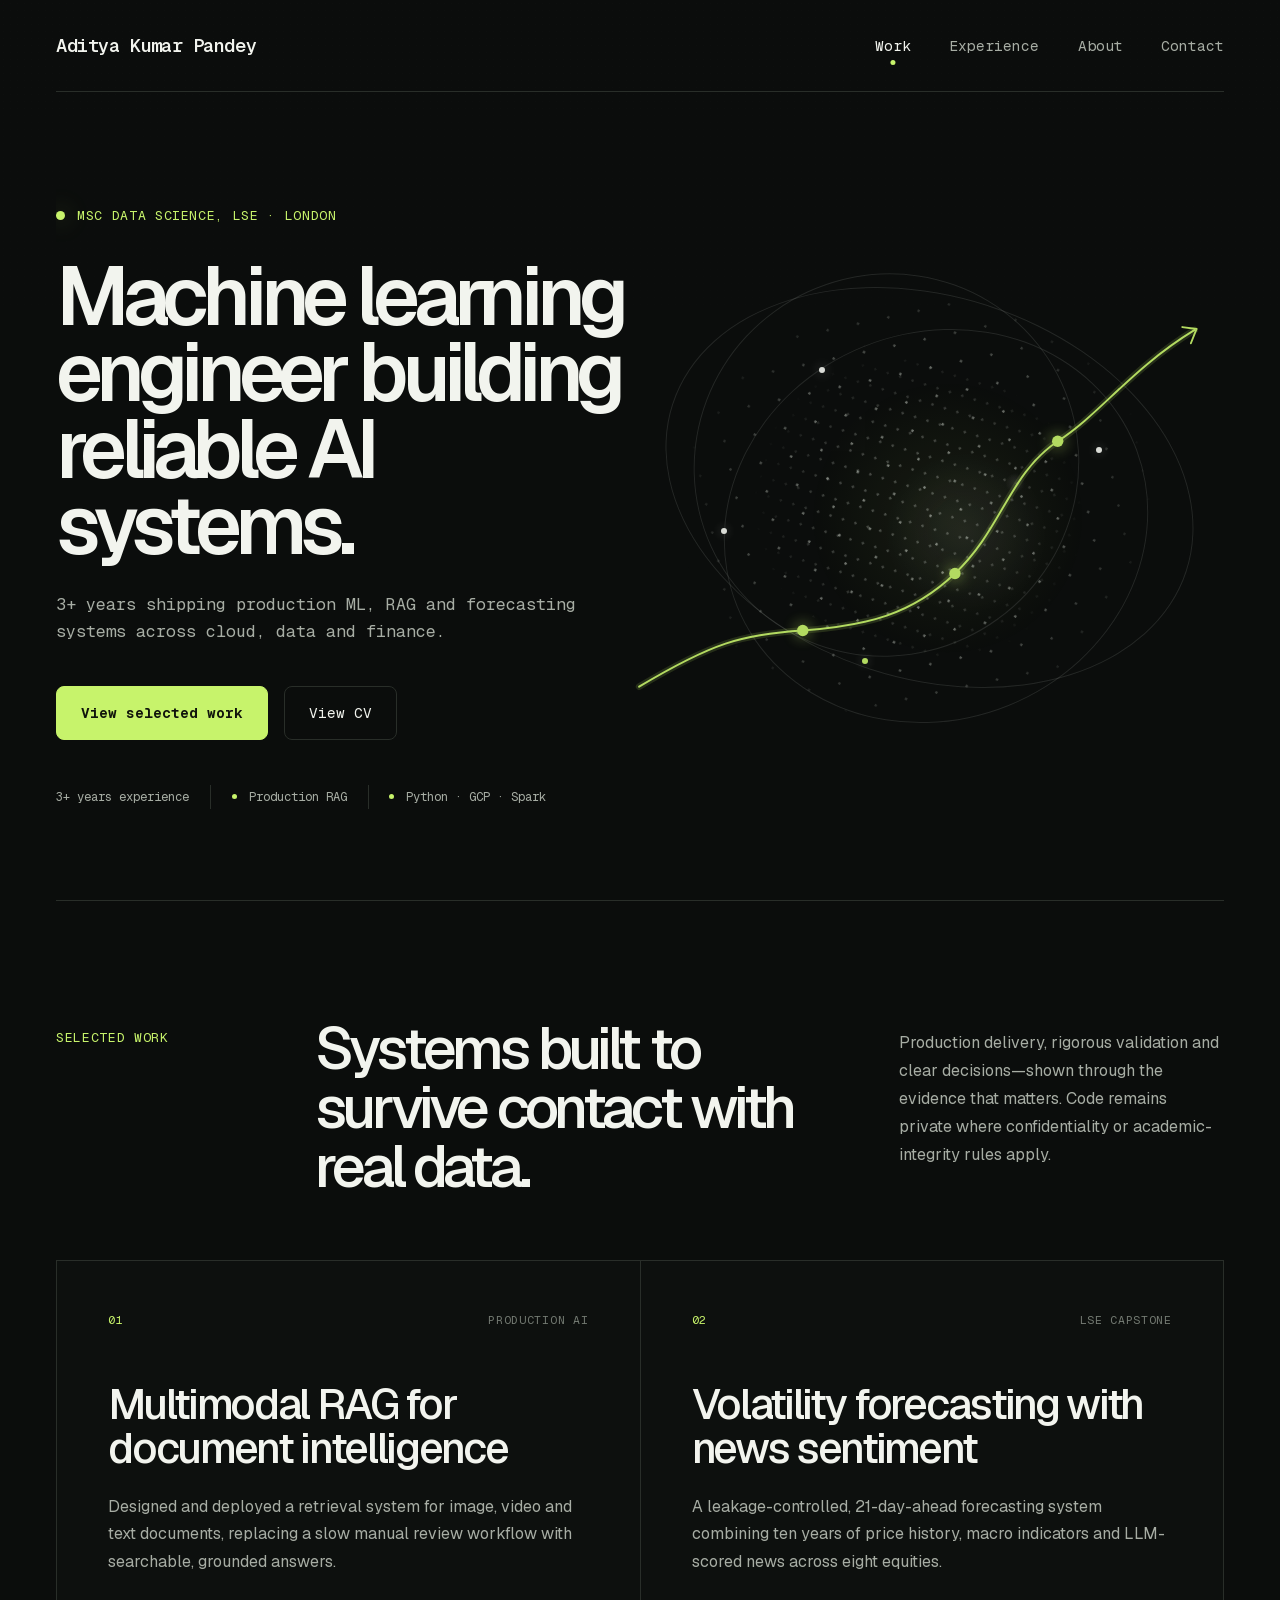
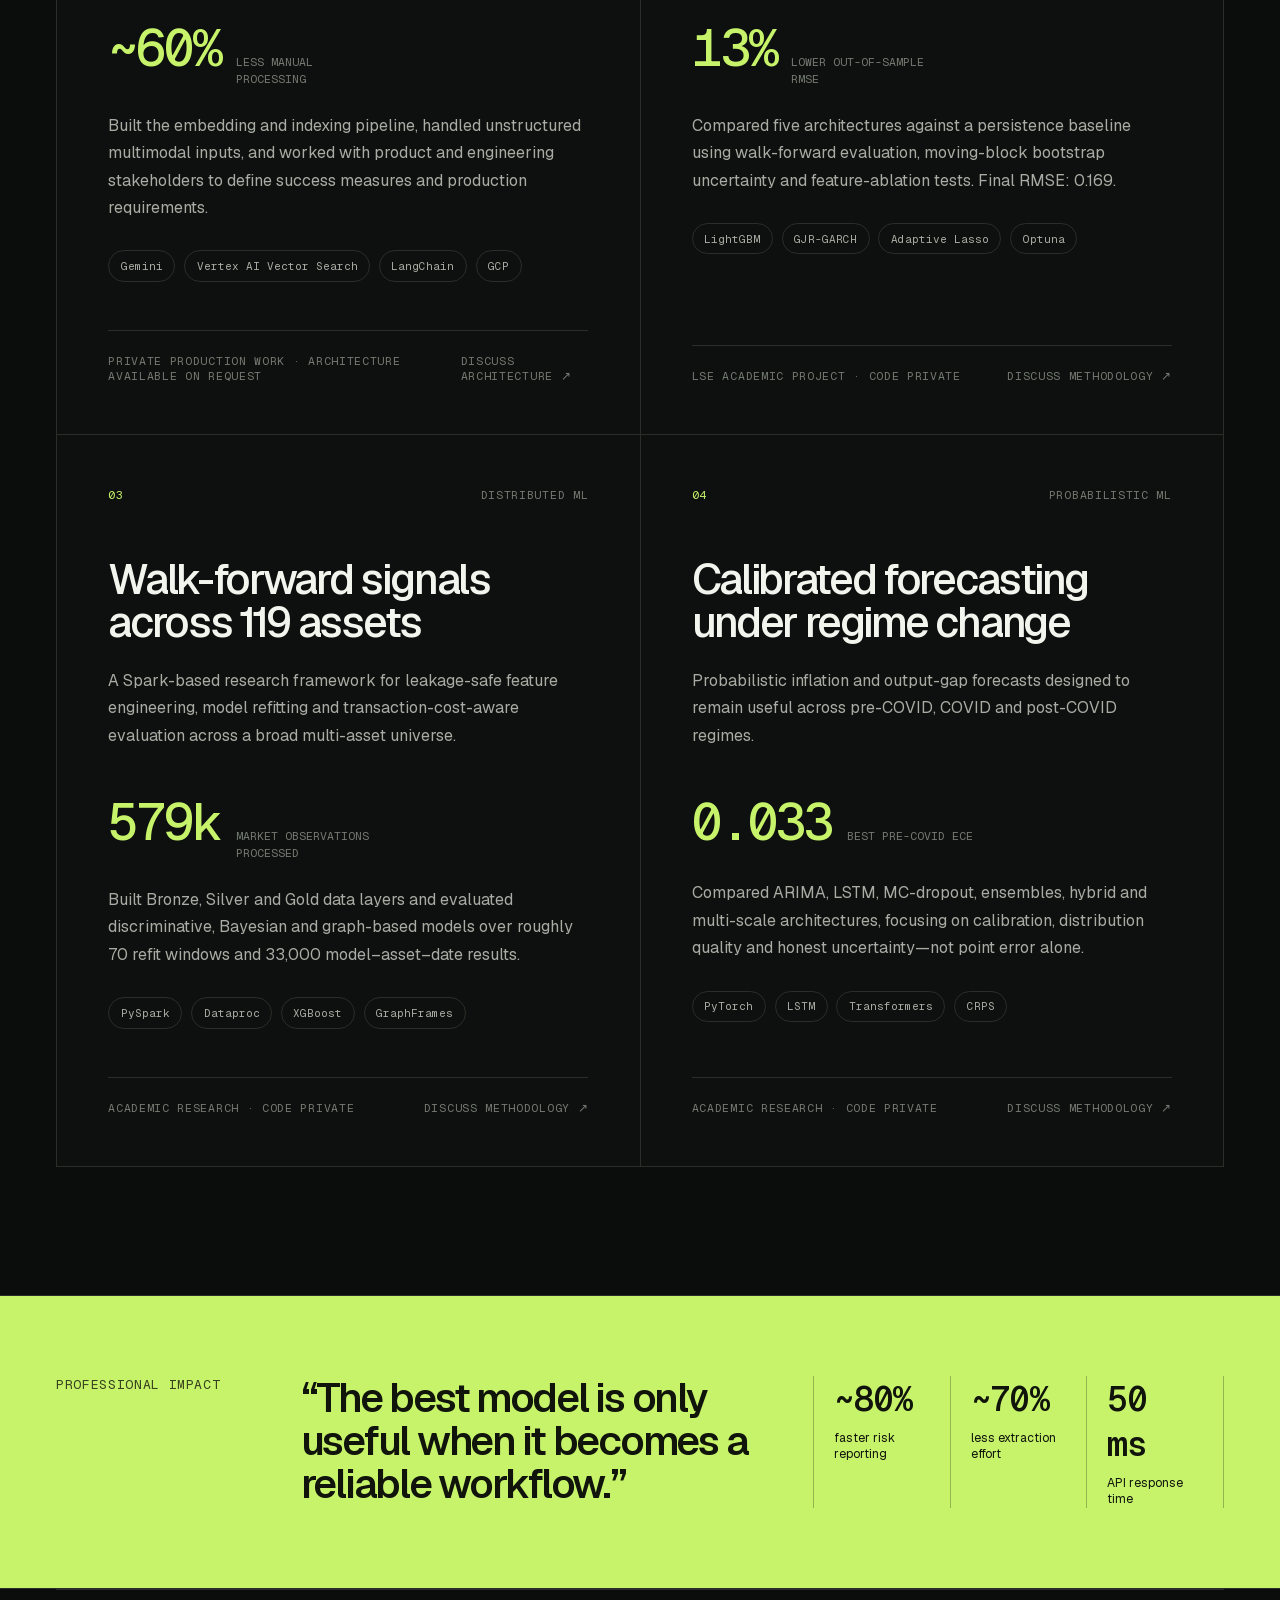
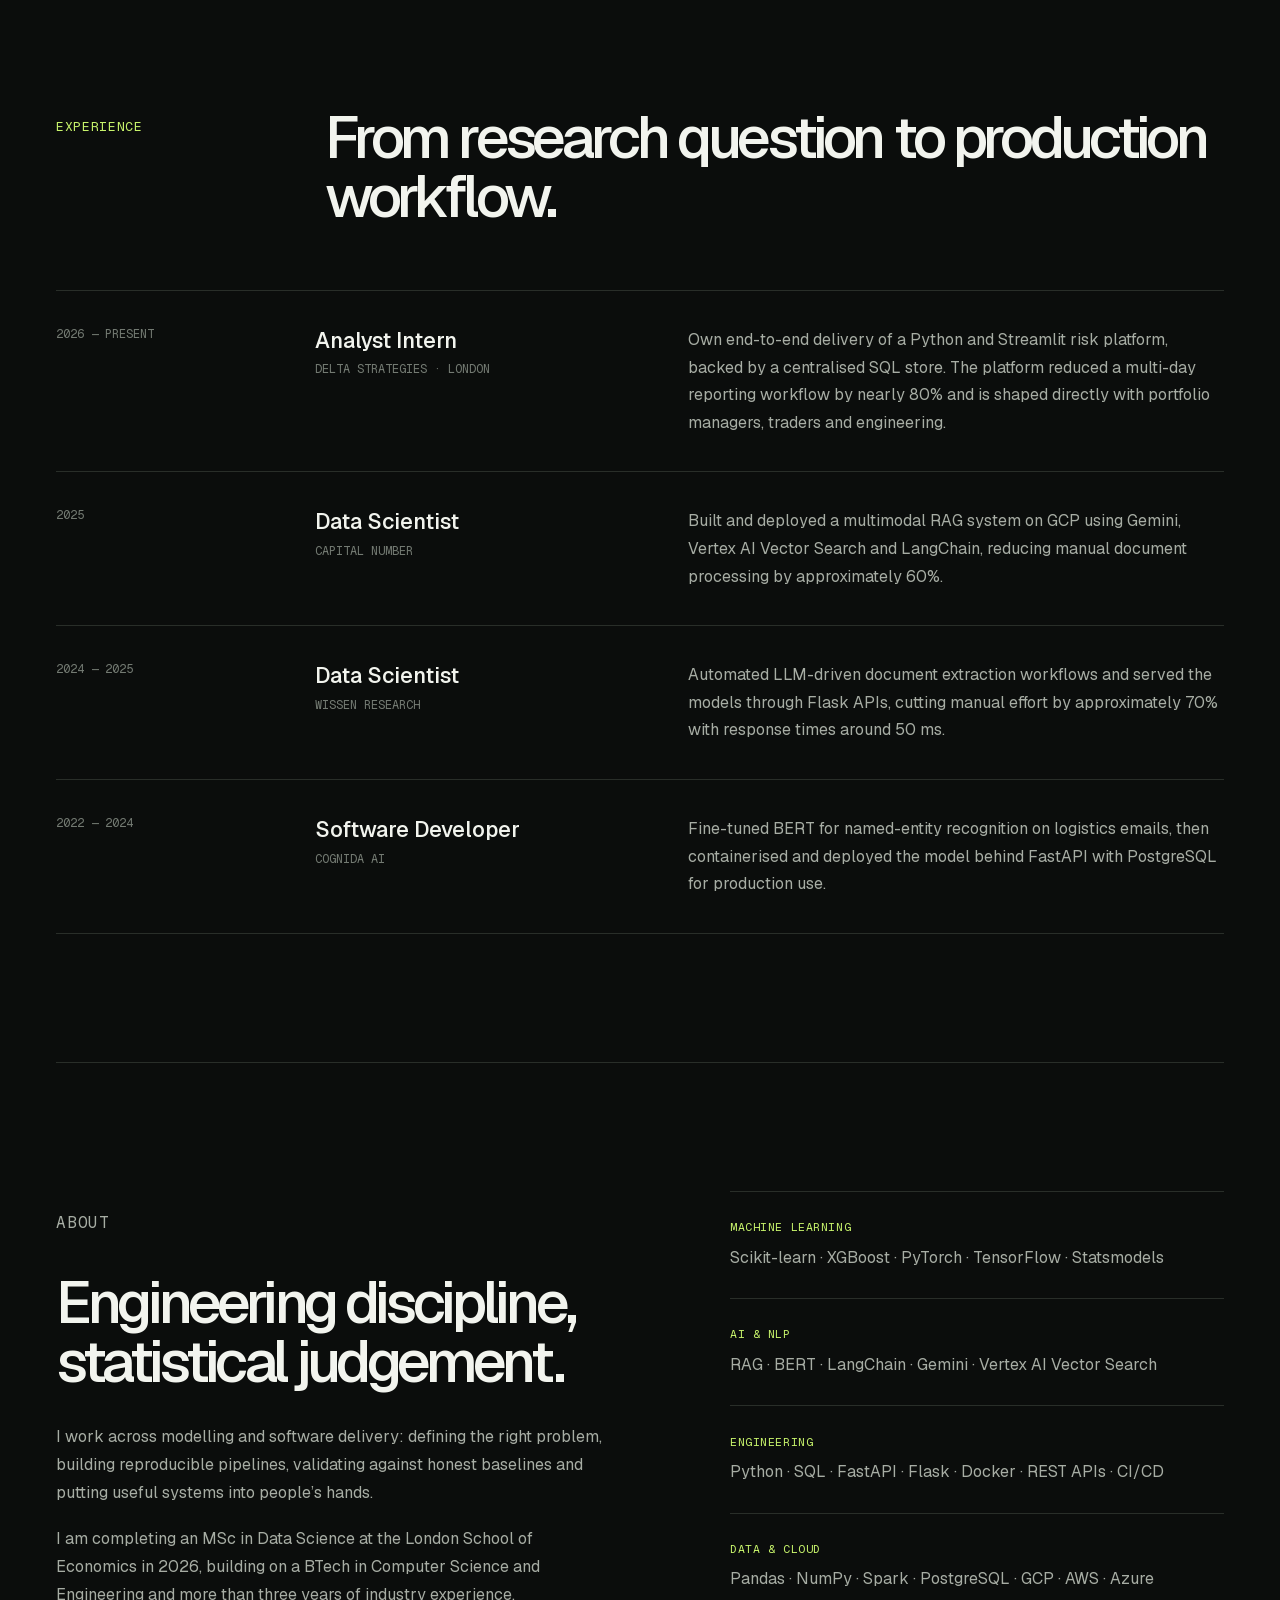
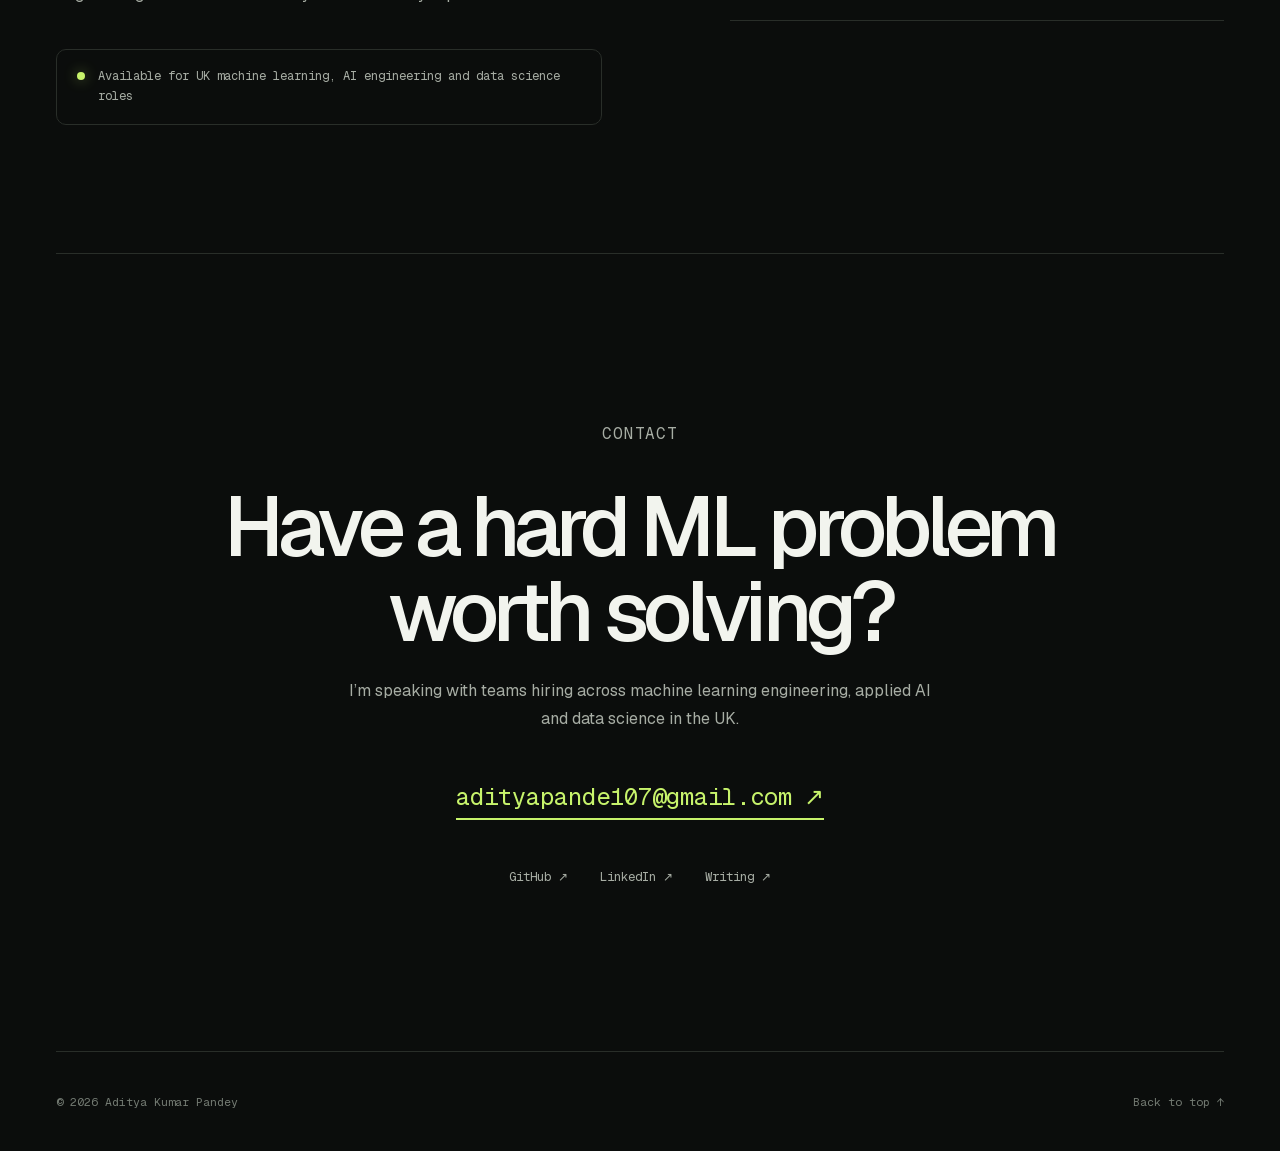
==== commit b0d0e152: "Clarify private project access" ====
--- a/index.html
+++ b/index.html
@@ -1 +1 @@
-<!DOCTYPE html><html lang="en"><head><meta charSet="utf-8"/><meta name="viewport" content="width=device-width, initial-scale=1"/><link rel="preload" href="/_next/static/media/797e433ab948586e-s.p.08e28id.o-okb.woff2" as="font" crossorigin="" type="font/woff2"/><link rel="preload" href="/_next/static/media/caa3a2e1cccd8315-s.p.09~u27dqhyhd6.woff2" as="font" crossorigin="" type="font/woff2"/><link rel="stylesheet" href="/_next/static/chunks/142fppsumia8w.css" data-precedence="next"/><link rel="preload" as="script" fetchPriority="low" href="/_next/static/chunks/15xrurgzs99gv.js"/><script src="/_next/static/chunks/0t2z5hkh7v~~b.js" async=""></script><script src="/_next/static/chunks/07lhk_q6pmm3r.js" async=""></script><script src="/_next/static/chunks/turbopack-08lz5pl99x_po.js" async=""></script><script src="/_next/static/chunks/0dbhjjzl8qfwv.js" async=""></script><meta name="next-size-adjust" content=""/><title>Aditya Kumar Pandey | Machine Learning Engineer</title><meta name="description" content="Machine Learning Engineer and LSE MSc Data Science candidate building production RAG, forecasting and scalable ML systems."/><meta name="author" content="Aditya Kumar Pandey"/><meta name="keywords" content="Aditya Kumar Pandey,Machine Learning Engineer,Data Scientist,AI Engineer,LSE Data Science,RAG,Python"/><meta property="og:title" content="Aditya Kumar Pandey | Machine Learning Engineer"/><meta property="og:description" content="Production ML, RAG, forecasting and scalable data systems."/><meta property="og:type" content="website"/><meta name="twitter:card" content="summary"/><meta name="twitter:title" content="Aditya Kumar Pandey | Machine Learning Engineer"/><meta name="twitter:description" content="Production ML, RAG, forecasting and scalable data systems."/><script src="/_next/static/chunks/03~yq9q893hmn.js" noModule=""></script></head><body class="geist_a71539c9-module__T19VSG__variable geist_mono_8d43a2aa-module__8Li5zG__variable"><div hidden=""><!--$--><!--/$--></div><main><header class="site-header shell"><a class="wordmark" href="#top" aria-label="Aditya Kumar Pandey, home">Aditya Kumar Pandey</a><nav aria-label="Primary navigation"><a class="active" href="#work">Work</a><a href="#experience">Experience</a><a href="#about">About</a><a href="#contact">Contact</a></nav></header><section class="hero shell" id="top"><div class="hero-copy"><p class="eyebrow"><span></span> MSc Data Science, LSE · London</p><h1>Machine learning engineer building reliable AI systems.</h1><p class="hero-intro">3+ years shipping production ML, RAG and forecasting systems across cloud, data and finance.</p><div class="hero-actions"><a class="button button-primary" href="#work">View selected work</a><a class="button button-secondary" href="/resume">View CV</a></div><div class="proof-row" aria-label="Professional highlights"><span>3+ years experience</span><span>Production RAG</span><span>Python · GCP · Spark</span></div></div><div class="signal-graphic" aria-hidden="true"><div class="orbit orbit-one"></div><div class="orbit orbit-two"></div><div class="orbit orbit-three"></div><div class="node node-one"></div><div class="node node-two"></div><div class="node node-three"></div><div class="node node-four"></div><svg viewBox="0 0 620 500" role="presentation"><path class="signal-line-muted" d="M18 438 C95 392 126 383 190 379 C257 374 305 362 350 319 C399 273 407 214 458 180 C503 151 535 104 602 63"></path><path class="signal-line" d="M18 438 C95 392 126 383 190 379 C257 374 305 362 350 319 C399 273 407 214 458 180 C503 151 535 104 602 63"></path><circle cx="190" cy="379" r="6"></circle><circle cx="350" cy="319" r="6"></circle><circle cx="458" cy="180" r="6"></circle><path class="arrow-head" d="M589 60 L604 62 L598 77"></path></svg></div></section><section class="section shell" id="work"><div class="section-heading"><p class="section-kicker">Selected work</p><h2>Systems built to survive contact with real data.</h2><p>Production delivery, rigorous validation and clear decisions—shown through the evidence that matters.</p></div><div class="project-grid"><article class="project-card"><div class="project-topline"><span>01</span><span>Production AI</span></div><h3>Multimodal RAG for document intelligence</h3><p class="project-summary">Designed and deployed a retrieval system for image, video and text documents, replacing a slow manual review workflow with searchable, grounded answers.</p><div class="project-result"><strong>~60%</strong><span>less manual processing</span></div><p class="project-detail">Built the embedding and indexing pipeline, handled unstructured multimodal inputs, and worked with product and engineering stakeholders to define success measures and production requirements.</p><ul class="tag-list" aria-label="Multimodal RAG for document intelligence technologies"><li>Gemini</li><li>Vertex AI Vector Search</li><li>LangChain</li><li>GCP</li></ul><div class="project-footer"><span>Professional case study · architecture available</span><a href="https://github.com/aditya12333" target="_blank" rel="noreferrer" aria-label="Open Aditya&#x27;s GitHub profile for Multimodal RAG for document intelligence">GitHub <span aria-hidden="true">↗</span></a></div></article><article class="project-card"><div class="project-topline"><span>02</span><span>LSE Capstone</span></div><h3>Volatility forecasting with news sentiment</h3><p class="project-summary">A leakage-controlled, 21-day-ahead forecasting system combining ten years of price history, macro indicators and LLM-scored news across eight equities.</p><div class="project-result"><strong>13%</strong><span>lower out-of-sample RMSE</span></div><p class="project-detail">Compared five architectures against a persistence baseline using walk-forward evaluation, moving-block bootstrap uncertainty and feature-ablation tests. Final RMSE: 0.169.</p><ul class="tag-list" aria-label="Volatility forecasting with news sentiment technologies"><li>LightGBM</li><li>GJR-GARCH</li><li>Adaptive Lasso</li><li>Optuna</li></ul><div class="project-footer"><span>Academic case study · methodology and results</span><a href="https://github.com/aditya12333" target="_blank" rel="noreferrer" aria-label="Open Aditya&#x27;s GitHub profile for Volatility forecasting with news sentiment">GitHub <span aria-hidden="true">↗</span></a></div></article><article class="project-card"><div class="project-topline"><span>03</span><span>Distributed ML</span></div><h3>Walk-forward signals across 119 assets</h3><p class="project-summary">A Spark-based research framework for leakage-safe feature engineering, model refitting and transaction-cost-aware evaluation across a broad multi-asset universe.</p><div class="project-result"><strong>579k</strong><span>market observations processed</span></div><p class="project-detail">Built Bronze, Silver and Gold data layers and evaluated discriminative, Bayesian and graph-based models over roughly 70 refit windows and 33,000 model–asset–date results.</p><ul class="tag-list" aria-label="Walk-forward signals across 119 assets technologies"><li>PySpark</li><li>Dataproc</li><li>XGBoost</li><li>GraphFrames</li></ul><div class="project-footer"><span>Research case study · reproducible pipeline</span><a href="https://github.com/aditya12333" target="_blank" rel="noreferrer" aria-label="Open Aditya&#x27;s GitHub profile for Walk-forward signals across 119 assets">GitHub <span aria-hidden="true">↗</span></a></div></article><article class="project-card"><div class="project-topline"><span>04</span><span>Probabilistic ML</span></div><h3>Calibrated forecasting under regime change</h3><p class="project-summary">Probabilistic inflation and output-gap forecasts designed to remain useful across pre-COVID, COVID and post-COVID regimes.</p><div class="project-result"><strong>0.033</strong><span>best pre-COVID ECE</span></div><p class="project-detail">Compared ARIMA, LSTM, MC-dropout, ensembles, hybrid and multi-scale architectures, focusing on calibration, distribution quality and honest uncertainty—not point error alone.</p><ul class="tag-list" aria-label="Calibrated forecasting under regime change technologies"><li>PyTorch</li><li>LSTM</li><li>Transformers</li><li>CRPS</li></ul><div class="project-footer"><span>Academic case study · calibration analysis</span><a href="https://github.com/aditya12333" target="_blank" rel="noreferrer" aria-label="Open Aditya&#x27;s GitHub profile for Calibrated forecasting under regime change">GitHub <span aria-hidden="true">↗</span></a></div></article></div></section><section class="impact-band"><div class="shell impact-grid"><p class="section-kicker">Professional impact</p><blockquote>“The best model is only useful when it becomes a reliable workflow.”</blockquote><div class="impact-metrics"><div><strong>~80%</strong><span>faster risk reporting</span></div><div><strong>~70%</strong><span>less extraction effort</span></div><div><strong>50 ms</strong><span>API response time</span></div></div></div></section><section class="section shell" id="experience"><div class="section-heading compact"><p class="section-kicker">Experience</p><h2>From research question to production workflow.</h2></div><div class="timeline"><article class="timeline-item"><time>2026 — Present</time><div><h3>Analyst Intern</h3><p class="company">Delta Strategies · London</p></div><p>Own end-to-end delivery of a Python and Streamlit risk platform, backed by a centralised SQL store. The platform reduced a multi-day reporting workflow by nearly 80% and is shaped directly with portfolio managers, traders and engineering.</p></article><article class="timeline-item"><time>2025</time><div><h3>Data Scientist</h3><p class="company">Capital Number</p></div><p>Built and deployed a multimodal RAG system on GCP using Gemini, Vertex AI Vector Search and LangChain, reducing manual document processing by approximately 60%.</p></article><article class="timeline-item"><time>2024 — 2025</time><div><h3>Data Scientist</h3><p class="company">Wissen Research</p></div><p>Automated LLM-driven document extraction workflows and served the models through Flask APIs, cutting manual effort by approximately 70% with response times around 50 ms.</p></article><article class="timeline-item"><time>2022 — 2024</time><div><h3>Software Developer</h3><p class="company">Cognida AI</p></div><p>Fine-tuned BERT for named-entity recognition on logistics emails, then containerised and deployed the model behind FastAPI with PostgreSQL for production use.</p></article></div></section><section class="section shell about-grid" id="about"><div class="about-copy"><p class="section-kicker">About</p><h2>Engineering discipline, statistical judgement.</h2><p>I work across modelling and software delivery: defining the right problem, building reproducible pipelines, validating against honest baselines and putting useful systems into people’s hands.</p><p>I am completing an MSc in Data Science at the London School of Economics in 2026, building on a BTech in Computer Science and Engineering and more than three years of industry experience.</p><div class="availability"><span class="status-dot"></span><span>Available for UK machine learning, AI engineering and data science roles</span></div></div><div class="skills-panel"><div class="skill-row"><span>Machine learning</span><p>Scikit-learn · XGBoost · PyTorch · TensorFlow · Statsmodels</p></div><div class="skill-row"><span>AI &amp; NLP</span><p>RAG · BERT · LangChain · Gemini · Vertex AI Vector Search</p></div><div class="skill-row"><span>Engineering</span><p>Python · SQL · FastAPI · Flask · Docker · REST APIs · CI/CD</p></div><div class="skill-row"><span>Data &amp; cloud</span><p>Pandas · NumPy · Spark · PostgreSQL · GCP · AWS · Azure</p></div></div></section><section class="contact-section shell" id="contact"><p class="section-kicker">Contact</p><h2>Have a hard ML problem worth solving?</h2><p>I’m speaking with teams hiring across machine learning engineering, applied AI and data science in the UK.</p><a class="email-link" href="mailto:adityapande107@gmail.com">adityapande107@gmail.com <span aria-hidden="true">↗</span></a><div class="social-links"><a href="https://github.com/aditya12333" target="_blank" rel="noreferrer">GitHub <span aria-hidden="true">↗</span></a><a href="https://www.linkedin.com/in/aditya-pandey26/" target="_blank" rel="noreferrer">LinkedIn <span aria-hidden="true">↗</span></a><a href="https://adityapande107.medium.com/" target="_blank" rel="noreferrer">Writing <span aria-hidden="true">↗</span></a></div></section><footer class="site-footer shell"><span>© 2026 Aditya Kumar Pandey</span><a href="#top">Back to top ↑</a></footer></main><!--$--><!--/$--><script src="/_next/static/chunks/15xrurgzs99gv.js" id="_R_" async=""></script><script>(self.__next_f=self.__next_f||[]).push([0])</script><script>self.__next_f.push([1,"1:\"$Sreact.fragment\"\n2:I[39756,[\"/_next/static/chunks/0dbhjjzl8qfwv.js\"],\"default\"]\n3:I[37457,[\"/_next/static/chunks/0dbhjjzl8qfwv.js\"],\"default\"]\nd:I[68027,[\"/_next/static/chunks/0dbhjjzl8qfwv.js\"],\"default\",1]\n:HL[\"/_next/static/chunks/142fppsumia8w.css\",\"style\"]\n:HL[\"/_next/static/media/797e433ab948586e-s.p.08e28id.o-okb.woff2\",\"font\",{\"crossOrigin\":\"\",\"type\":\"font/woff2\"}]\n:HL[\"/_next/static/media/caa3a2e1cccd8315-s.p.09~u27dqhyhd6.woff2\",\"font\",{\"crossOrigin\":\"\",\"type\":\"font/woff2\"}]\n"])</script><script>self.__next_f.push([1,"0:{\"P\":null,\"c\":[\"\",\"\"],\"q\":\"\",\"i\":false,\"f\":[[[\"\",{\"children\":[\"__PAGE__\",{}]},\"$undefined\",\"$undefined\",16],[[\"$\",\"$1\",\"c\",{\"children\":[[[\"$\",\"link\",\"0\",{\"rel\":\"stylesheet\",\"href\":\"/_next/static/chunks/142fppsumia8w.css\",\"precedence\":\"next\",\"crossOrigin\":\"$undefined\",\"nonce\":\"$undefined\"}],[\"$\",\"script\",\"script-0\",{\"src\":\"/_next/static/chunks/0dbhjjzl8qfwv.js\",\"async\":true,\"nonce\":\"$undefined\"}]],[\"$\",\"html\",null,{\"lang\":\"en\",\"children\":[\"$\",\"body\",null,{\"className\":\"geist_a71539c9-module__T19VSG__variable geist_mono_8d43a2aa-module__8Li5zG__variable\",\"children\":[\"$\",\"$L2\",null,{\"parallelRouterKey\":\"children\",\"error\":\"$undefined\",\"errorStyles\":\"$undefined\",\"errorScripts\":\"$undefined\",\"template\":[\"$\",\"$L3\",null,{}],\"templateStyles\":\"$undefined\",\"templateScripts\":\"$undefined\",\"notFound\":[[[\"$\",\"title\",null,{\"children\":\"404: This page could not be found.\"}],[\"$\",\"div\",null,{\"style\":{\"fontFamily\":\"system-ui,\\\"Segoe UI\\\",Roboto,Helvetica,Arial,sans-serif,\\\"Apple Color Emoji\\\",\\\"Segoe UI Emoji\\\"\",\"height\":\"100vh\",\"textAlign\":\"center\",\"display\":\"flex\",\"flexDirection\":\"column\",\"alignItems\":\"center\",\"justifyContent\":\"center\"},\"children\":[\"$\",\"div\",null,{\"children\":[[\"$\",\"style\",null,{\"dangerouslySetInnerHTML\":{\"__html\":\"body{color:#000;background:#fff;margin:0}.next-error-h1{border-right:1px solid rgba(0,0,0,.3)}@media (prefers-color-scheme:dark){body{color:#fff;background:#000}.next-error-h1{border-right:1px solid rgba(255,255,255,.3)}}\"}}],[\"$\",\"h1\",null,{\"className\":\"next-error-h1\",\"style\":{\"display\":\"inline-block\",\"margin\":\"0 20px 0 0\",\"padding\":\"0 23px 0 0\",\"fontSize\":24,\"fontWeight\":500,\"verticalAlign\":\"top\",\"lineHeight\":\"49px\"},\"children\":404}],[\"$\",\"div\",null,{\"style\":{\"display\":\"inline-block\"},\"children\":[\"$\",\"h2\",null,{\"style\":{\"fontSize\":14,\"fontWeight\":400,\"lineHeight\":\"49px\",\"margin\":0},\"children\":\"This page could not be found.\"}]}]]}]}]],[]],\"forbidden\":\"$undefined\",\"unauthorized\":\"$undefined\"}]}]}]]}],{\"children\":[[\"$\",\"$1\",\"c\",{\"children\":[[\"$\",\"main\",null,{\"children\":[[\"$\",\"header\",null,{\"className\":\"site-header shell\",\"children\":[[\"$\",\"a\",null,{\"className\":\"wordmark\",\"href\":\"#top\",\"aria-label\":\"Aditya Kumar Pandey, home\",\"children\":\"Aditya Kumar Pandey\"}],[\"$\",\"nav\",null,{\"aria-label\":\"Primary navigation\",\"children\":[[\"$\",\"a\",null,{\"className\":\"active\",\"href\":\"#work\",\"children\":\"Work\"}],[\"$\",\"a\",null,{\"href\":\"#experience\",\"children\":\"Experience\"}],[\"$\",\"a\",null,{\"href\":\"#about\",\"children\":\"About\"}],[\"$\",\"a\",null,{\"href\":\"#contact\",\"children\":\"Contact\"}]]}]]}],[\"$\",\"section\",null,{\"className\":\"hero shell\",\"id\":\"top\",\"children\":[[\"$\",\"div\",null,{\"className\":\"hero-copy\",\"children\":[[\"$\",\"p\",null,{\"className\":\"eyebrow\",\"children\":[[\"$\",\"span\",null,{}],\" MSc Data Science, LSE · London\"]}],[\"$\",\"h1\",null,{\"children\":\"Machine learning engineer building reliable AI systems.\"}],[\"$\",\"p\",null,{\"className\":\"hero-intro\",\"children\":\"3+ years shipping production ML, RAG and forecasting systems across cloud, data and finance.\"}],[\"$\",\"div\",null,{\"className\":\"hero-actions\",\"children\":[[\"$\",\"a\",null,{\"className\":\"button button-primary\",\"href\":\"#work\",\"children\":\"View selected work\"}],[\"$\",\"a\",null,{\"className\":\"button button-secondary\",\"href\":\"/resume\",\"children\":\"View CV\"}]]}],[\"$\",\"div\",null,{\"className\":\"proof-row\",\"aria-label\":\"Professional highlights\",\"children\":[[\"$\",\"span\",null,{\"children\":\"3+ years experience\"}],[\"$\",\"span\",null,{\"children\":\"Production RAG\"}],[\"$\",\"span\",null,{\"children\":\"Python · GCP · Spark\"}]]}]]}],[\"$\",\"div\",null,{\"className\":\"signal-graphic\",\"aria-hidden\":\"true\",\"children\":[[\"$\",\"div\",null,{\"className\":\"orbit orbit-one\"}],[\"$\",\"div\",null,{\"className\":\"orbit orbit-two\"}],[\"$\",\"div\",null,{\"className\":\"orbit orbit-three\"}],[\"$\",\"div\",null,{\"className\":\"node node-one\"}],[\"$\",\"div\",null,{\"className\":\"node node-two\"}],[\"$\",\"div\",null,{\"className\":\"node node-three\"}],[\"$\",\"div\",null,{\"className\":\"node node-four\"}],[\"$\",\"svg\",null,{\"viewBox\":\"0 0 620 500\",\"role\":\"presentation\",\"children\":[[\"$\",\"path\",null,{\"className\":\"signal-line-muted\",\"d\":\"M18 438 C95 392 126 383 190 379 C257 374 305 362 350 319 C399 273 407 214 458 180 C503 151 535 104 602 63\"}],[\"$\",\"path\",null,{\"className\":\"signal-line\",\"d\":\"M18 438 C95 392 126 383 190 379 C257 374 305 362 350 319 C399 273 407 214 458 180 C503 151 535 104 602 63\"}],[\"$\",\"circle\",null,{\"cx\":\"190\",\"cy\":\"379\",\"r\":\"6\"}],[\"$\",\"circle\",null,{\"cx\":\"350\",\"cy\":\"319\",\"r\":\"6\"}],[\"$\",\"circle\",null,{\"cx\":\"458\",\"cy\":\"180\",\"r\":\"6\"}],[\"$\",\"path\",null,{\"className\":\"arrow-head\",\"d\":\"M589 60 L604 62 L598 77\"}]]}]]}]]}],[\"$\",\"section\",null,{\"className\":\"section shell\",\"id\":\"work\",\"children\":[[\"$\",\"div\",null,{\"className\":\"section-heading\",\"children\":[[\"$\",\"p\",null,{\"className\":\"section-kicker\",\"children\":\"Selected work\"}],[\"$\",\"h2\",null,{\"children\":\"Systems built to survive contact with real data.\"}],\"$L4\"]}],\"$L5\"]}],\"$L6\",\"$L7\",\"$L8\",\"$L9\",\"$La\"]}],null,\"$Lb\"]}],{},null,false,null]},null,false,null],\"$Lc\",false]],\"m\":\"$undefined\",\"G\":[\"$d\",[\"$Le\"]],\"S\":true,\"h\":null,\"s\":\"$undefined\",\"l\":\"$undefined\",\"p\":\"$undefined\",\"d\":\"$undefined\",\"b\":\"k6qDAVBesSp8VwUaw8jaB\"}\n"])</script><script>self.__next_f.push([1,"15:I[97367,[\"/_next/static/chunks/0dbhjjzl8qfwv.js\"],\"OutletBoundary\"]\n16:\"$Sreact.suspense\"\n18:I[97367,[\"/_next/static/chunks/0dbhjjzl8qfwv.js\"],\"ViewportBoundary\"]\n1a:I[97367,[\"/_next/static/chunks/0dbhjjzl8qfwv.js\"],\"MetadataBoundary\"]\n4:[\"$\",\"p\",null,{\"children\":\"Production delivery, rigorous validation and clear decisions—shown through the evidence that matters.\"}]\n"])</script><script>self.__next_f.push([1,"5:[\"$\",\"div\",null,{\"className\":\"project-grid\",\"children\":[[\"$\",\"article\",\"01\",{\"className\":\"project-card\",\"children\":[[\"$\",\"div\",null,{\"className\":\"project-topline\",\"children\":[[\"$\",\"span\",null,{\"children\":\"01\"}],[\"$\",\"span\",null,{\"children\":\"Production AI\"}]]}],[\"$\",\"h3\",null,{\"children\":\"Multimodal RAG for document intelligence\"}],[\"$\",\"p\",null,{\"className\":\"project-summary\",\"children\":\"Designed and deployed a retrieval system for image, video and text documents, replacing a slow manual review workflow with searchable, grounded answers.\"}],[\"$\",\"div\",null,{\"className\":\"project-result\",\"children\":[[\"$\",\"strong\",null,{\"children\":\"~60%\"}],[\"$\",\"span\",null,{\"children\":\"less manual processing\"}]]}],[\"$\",\"p\",null,{\"className\":\"project-detail\",\"children\":\"Built the embedding and indexing pipeline, handled unstructured multimodal inputs, and worked with product and engineering stakeholders to define success measures and production requirements.\"}],[\"$\",\"ul\",null,{\"className\":\"tag-list\",\"aria-label\":\"Multimodal RAG for document intelligence technologies\",\"children\":[[\"$\",\"li\",\"Gemini\",{\"children\":\"Gemini\"}],[\"$\",\"li\",\"Vertex AI Vector Search\",{\"children\":\"Vertex AI Vector Search\"}],[\"$\",\"li\",\"LangChain\",{\"children\":\"LangChain\"}],[\"$\",\"li\",\"GCP\",{\"children\":\"GCP\"}]]}],[\"$\",\"div\",null,{\"className\":\"project-footer\",\"children\":[[\"$\",\"span\",null,{\"children\":\"Professional case study · architecture available\"}],[\"$\",\"a\",null,{\"href\":\"https://github.com/aditya12333\",\"target\":\"_blank\",\"rel\":\"noreferrer\",\"aria-label\":\"Open Aditya's GitHub profile for Multimodal RAG for document intelligence\",\"children\":[\"GitHub \",[\"$\",\"span\",null,{\"aria-hidden\":\"true\",\"children\":\"↗\"}]]}]]}]]}],[\"$\",\"article\",\"02\",{\"className\":\"project-card\",\"children\":[[\"$\",\"div\",null,{\"className\":\"project-topline\",\"children\":[[\"$\",\"span\",null,{\"children\":\"02\"}],[\"$\",\"span\",null,{\"children\":\"LSE Capstone\"}]]}],[\"$\",\"h3\",null,{\"children\":\"Volatility forecasting with news sentiment\"}],[\"$\",\"p\",null,{\"className\":\"project-summary\",\"children\":\"A leakage-controlled, 21-day-ahead forecasting system combining ten years of price history, macro indicators and LLM-scored news across eight equities.\"}],[\"$\",\"div\",null,{\"className\":\"project-result\",\"children\":[[\"$\",\"strong\",null,{\"children\":\"13%\"}],[\"$\",\"span\",null,{\"children\":\"lower out-of-sample RMSE\"}]]}],[\"$\",\"p\",null,{\"className\":\"project-detail\",\"children\":\"Compared five architectures against a persistence baseline using walk-forward evaluation, moving-block bootstrap uncertainty and feature-ablation tests. Final RMSE: 0.169.\"}],[\"$\",\"ul\",null,{\"className\":\"tag-list\",\"aria-label\":\"Volatility forecasting with news sentiment technologies\",\"children\":[[\"$\",\"li\",\"LightGBM\",{\"children\":\"LightGBM\"}],[\"$\",\"li\",\"GJR-GARCH\",{\"children\":\"GJR-GARCH\"}],[\"$\",\"li\",\"Adaptive Lasso\",{\"children\":\"Adaptive Lasso\"}],[\"$\",\"li\",\"Optuna\",{\"children\":\"Optuna\"}]]}],[\"$\",\"div\",null,{\"className\":\"project-footer\",\"children\":[[\"$\",\"span\",null,{\"children\":\"Academic case study · methodology and results\"}],[\"$\",\"a\",null,{\"href\":\"https://github.com/aditya12333\",\"target\":\"_blank\",\"rel\":\"noreferrer\",\"aria-label\":\"Open Aditya's GitHub profile for Volatility forecasting with news sentiment\",\"children\":[\"GitHub \",[\"$\",\"span\",null,{\"aria-hidden\":\"true\",\"children\":\"↗\"}]]}]]}]]}],[\"$\",\"article\",\"03\",{\"className\":\"project-card\",\"children\":[[\"$\",\"div\",null,{\"className\":\"project-topline\",\"children\":[[\"$\",\"span\",null,{\"children\":\"03\"}],[\"$\",\"span\",null,{\"children\":\"Distributed ML\"}]]}],[\"$\",\"h3\",null,{\"children\":\"Walk-forward signals across 119 assets\"}],[\"$\",\"p\",null,{\"className\":\"project-summary\",\"children\":\"A Spark-based research framework for leakage-safe feature engineering, model refitting and transaction-cost-aware evaluation across a broad multi-asset universe.\"}],[\"$\",\"div\",null,{\"className\":\"project-result\",\"children\":[[\"$\",\"strong\",null,{\"children\":\"579k\"}],[\"$\",\"span\",null,{\"children\":\"market observations processed\"}]]}],[\"$\",\"p\",null,{\"className\":\"project-detail\",\"children\":\"Built Bronze, Silver and Gold data layers and evaluated discriminative, Bayesian and graph-based models over roughly 70 refit windows and 33,000 model–asset–date results.\"}],[\"$\",\"ul\",null,{\"className\":\"tag-list\",\"aria-label\":\"Walk-forward signals across 119 assets technologies\",\"children\":[\"$Lf\",\"$L10\",\"$L11\",\"$L12\"]}],\"$L13\"]}],\"$L14\"]}]\n"])</script><script>self.__next_f.push([1,"6:[\"$\",\"section\",null,{\"className\":\"impact-band\",\"children\":[\"$\",\"div\",null,{\"className\":\"shell impact-grid\",\"children\":[[\"$\",\"p\",null,{\"className\":\"section-kicker\",\"children\":\"Professional impact\"}],[\"$\",\"blockquote\",null,{\"children\":\"“The best model is only useful when it becomes a reliable workflow.”\"}],[\"$\",\"div\",null,{\"className\":\"impact-metrics\",\"children\":[[\"$\",\"div\",null,{\"children\":[[\"$\",\"strong\",null,{\"children\":\"~80%\"}],[\"$\",\"span\",null,{\"children\":\"faster risk reporting\"}]]}],[\"$\",\"div\",null,{\"children\":[[\"$\",\"strong\",null,{\"children\":\"~70%\"}],[\"$\",\"span\",null,{\"children\":\"less extraction effort\"}]]}],[\"$\",\"div\",null,{\"children\":[[\"$\",\"strong\",null,{\"children\":\"50 ms\"}],[\"$\",\"span\",null,{\"children\":\"API response time\"}]]}]]}]]}]}]\n"])</script><script>self.__next_f.push([1,"7:[\"$\",\"section\",null,{\"className\":\"section shell\",\"id\":\"experience\",\"children\":[[\"$\",\"div\",null,{\"className\":\"section-heading compact\",\"children\":[[\"$\",\"p\",null,{\"className\":\"section-kicker\",\"children\":\"Experience\"}],[\"$\",\"h2\",null,{\"children\":\"From research question to production workflow.\"}]]}],[\"$\",\"div\",null,{\"className\":\"timeline\",\"children\":[[\"$\",\"article\",\"Delta Strategies · London-Analyst Intern\",{\"className\":\"timeline-item\",\"children\":[[\"$\",\"time\",null,{\"children\":\"2026 — Present\"}],[\"$\",\"div\",null,{\"children\":[[\"$\",\"h3\",null,{\"children\":\"Analyst Intern\"}],[\"$\",\"p\",null,{\"className\":\"company\",\"children\":\"Delta Strategies · London\"}]]}],[\"$\",\"p\",null,{\"children\":\"Own end-to-end delivery of a Python and Streamlit risk platform, backed by a centralised SQL store. The platform reduced a multi-day reporting workflow by nearly 80% and is shaped directly with portfolio managers, traders and engineering.\"}]]}],[\"$\",\"article\",\"Capital Number-Data Scientist\",{\"className\":\"timeline-item\",\"children\":[[\"$\",\"time\",null,{\"children\":\"2025\"}],[\"$\",\"div\",null,{\"children\":[[\"$\",\"h3\",null,{\"children\":\"Data Scientist\"}],[\"$\",\"p\",null,{\"className\":\"company\",\"children\":\"Capital Number\"}]]}],[\"$\",\"p\",null,{\"children\":\"Built and deployed a multimodal RAG system on GCP using Gemini, Vertex AI Vector Search and LangChain, reducing manual document processing by approximately 60%.\"}]]}],[\"$\",\"article\",\"Wissen Research-Data Scientist\",{\"className\":\"timeline-item\",\"children\":[[\"$\",\"time\",null,{\"children\":\"2024 — 2025\"}],[\"$\",\"div\",null,{\"children\":[[\"$\",\"h3\",null,{\"children\":\"Data Scientist\"}],[\"$\",\"p\",null,{\"className\":\"company\",\"children\":\"Wissen Research\"}]]}],[\"$\",\"p\",null,{\"children\":\"Automated LLM-driven document extraction workflows and served the models through Flask APIs, cutting manual effort by approximately 70% with response times around 50 ms.\"}]]}],[\"$\",\"article\",\"Cognida AI-Software Developer\",{\"className\":\"timeline-item\",\"children\":[[\"$\",\"time\",null,{\"children\":\"2022 — 2024\"}],[\"$\",\"div\",null,{\"children\":[[\"$\",\"h3\",null,{\"children\":\"Software Developer\"}],[\"$\",\"p\",null,{\"className\":\"company\",\"children\":\"Cognida AI\"}]]}],[\"$\",\"p\",null,{\"children\":\"Fine-tuned BERT for named-entity recognition on logistics emails, then containerised and deployed the model behind FastAPI with PostgreSQL for production use.\"}]]}]]}]]}]\n"])</script><script>self.__next_f.push([1,"8:[\"$\",\"section\",null,{\"className\":\"section shell about-grid\",\"id\":\"about\",\"children\":[[\"$\",\"div\",null,{\"className\":\"about-copy\",\"children\":[[\"$\",\"p\",null,{\"className\":\"section-kicker\",\"children\":\"About\"}],[\"$\",\"h2\",null,{\"children\":\"Engineering discipline, statistical judgement.\"}],[\"$\",\"p\",null,{\"children\":\"I work across modelling and software delivery: defining the right problem, building reproducible pipelines, validating against honest baselines and putting useful systems into people’s hands.\"}],[\"$\",\"p\",null,{\"children\":\"I am completing an MSc in Data Science at the London School of Economics in 2026, building on a BTech in Computer Science and Engineering and more than three years of industry experience.\"}],[\"$\",\"div\",null,{\"className\":\"availability\",\"children\":[[\"$\",\"span\",null,{\"className\":\"status-dot\"}],[\"$\",\"span\",null,{\"children\":\"Available for UK machine learning, AI engineering and data science roles\"}]]}]]}],[\"$\",\"div\",null,{\"className\":\"skills-panel\",\"children\":[[\"$\",\"div\",\"Machine learning\",{\"className\":\"skill-row\",\"children\":[[\"$\",\"span\",null,{\"children\":\"Machine learning\"}],[\"$\",\"p\",null,{\"children\":\"Scikit-learn · XGBoost · PyTorch · TensorFlow · Statsmodels\"}]]}],[\"$\",\"div\",\"AI \u0026 NLP\",{\"className\":\"skill-row\",\"children\":[[\"$\",\"span\",null,{\"children\":\"AI \u0026 NLP\"}],[\"$\",\"p\",null,{\"children\":\"RAG · BERT · LangChain · Gemini · Vertex AI Vector Search\"}]]}],[\"$\",\"div\",\"Engineering\",{\"className\":\"skill-row\",\"children\":[[\"$\",\"span\",null,{\"children\":\"Engineering\"}],[\"$\",\"p\",null,{\"children\":\"Python · SQL · FastAPI · Flask · Docker · REST APIs · CI/CD\"}]]}],[\"$\",\"div\",\"Data \u0026 cloud\",{\"className\":\"skill-row\",\"children\":[[\"$\",\"span\",null,{\"children\":\"Data \u0026 cloud\"}],[\"$\",\"p\",null,{\"children\":\"Pandas · NumPy · Spark · PostgreSQL · GCP · AWS · Azure\"}]]}]]}]]}]\n"])</script><script>self.__next_f.push([1,"9:[\"$\",\"section\",null,{\"className\":\"contact-section shell\",\"id\":\"contact\",\"children\":[[\"$\",\"p\",null,{\"className\":\"section-kicker\",\"children\":\"Contact\"}],[\"$\",\"h2\",null,{\"children\":\"Have a hard ML problem worth solving?\"}],[\"$\",\"p\",null,{\"children\":\"I’m speaking with teams hiring across machine learning engineering, applied AI and data science in the UK.\"}],[\"$\",\"a\",null,{\"className\":\"email-link\",\"href\":\"mailto:adityapande107@gmail.com\",\"children\":[\"adityapande107@gmail.com \",[\"$\",\"span\",null,{\"aria-hidden\":\"true\",\"children\":\"↗\"}]]}],[\"$\",\"div\",null,{\"className\":\"social-links\",\"children\":[[\"$\",\"a\",null,{\"href\":\"https://github.com/aditya12333\",\"target\":\"_blank\",\"rel\":\"noreferrer\",\"children\":[\"GitHub \",[\"$\",\"span\",null,{\"aria-hidden\":\"true\",\"children\":\"↗\"}]]}],[\"$\",\"a\",null,{\"href\":\"https://www.linkedin.com/in/aditya-pandey26/\",\"target\":\"_blank\",\"rel\":\"noreferrer\",\"children\":[\"LinkedIn \",[\"$\",\"span\",null,{\"aria-hidden\":\"true\",\"children\":\"↗\"}]]}],[\"$\",\"a\",null,{\"href\":\"https://adityapande107.medium.com/\",\"target\":\"_blank\",\"rel\":\"noreferrer\",\"children\":[\"Writing \",[\"$\",\"span\",null,{\"aria-hidden\":\"true\",\"children\":\"↗\"}]]}]]}]]}]\na:[\"$\",\"footer\",null,{\"className\":\"site-footer shell\",\"children\":[[\"$\",\"span\",null,{\"children\":\"© 2026 Aditya Kumar Pandey\"}],[\"$\",\"a\",null,{\"href\":\"#top\",\"children\":\"Back to top ↑\"}]]}]\nb:[\"$\",\"$L15\",null,{\"children\":[\"$\",\"$16\",null,{\"name\":\"Next.MetadataOutlet\",\"children\":\"$@17\"}]}]\nc:[\"$\",\"$1\",\"h\",{\"children\":[null,[\"$\",\"$L18\",null,{\"children\":\"$L19\"}],[\"$\",\"div\",null,{\"hidden\":true,\"children\":[\"$\",\"$L1a\",null,{\"children\":[\"$\",\"$16\",null,{\"name\":\"Next.Metadata\",\"children\":\"$L1b\"}]}]}],[\"$\",\"meta\",null,{\"name\":\"next-size-adjust\",\"content\":\"\"}]]}]\ne:[\"$\",\"link\",\"0\",{\"rel\":\"stylesheet\",\"href\":\"/_next/static/chunks/142fppsumia8w.css\",\"precedence\":\"next\",\"crossOrigin\":\"$undefined\",\"nonce\":\"$undefined\"}]\n"])</script><script>self.__next_f.push([1,"f:[\"$\",\"li\",\"PySpark\",{\"children\":\"PySpark\"}]\n10:[\"$\",\"li\",\"Dataproc\",{\"children\":\"Dataproc\"}]\n11:[\"$\",\"li\",\"XGBoost\",{\"children\":\"XGBoost\"}]\n12:[\"$\",\"li\",\"GraphFrames\",{\"children\":\"GraphFrames\"}]\n13:[\"$\",\"div\",null,{\"className\":\"project-footer\",\"children\":[[\"$\",\"span\",null,{\"children\":\"Research case study · reproducible pipeline\"}],[\"$\",\"a\",null,{\"href\":\"https://github.com/aditya12333\",\"target\":\"_blank\",\"rel\":\"noreferrer\",\"aria-label\":\"Open Aditya's GitHub profile for Walk-forward signals across 119 assets\",\"children\":[\"GitHub \",[\"$\",\"span\",null,{\"aria-hidden\":\"true\",\"children\":\"↗\"}]]}]]}]\n"])</script><script>self.__next_f.push([1,"14:[\"$\",\"article\",\"04\",{\"className\":\"project-card\",\"children\":[[\"$\",\"div\",null,{\"className\":\"project-topline\",\"children\":[[\"$\",\"span\",null,{\"children\":\"04\"}],[\"$\",\"span\",null,{\"children\":\"Probabilistic ML\"}]]}],[\"$\",\"h3\",null,{\"children\":\"Calibrated forecasting under regime change\"}],[\"$\",\"p\",null,{\"className\":\"project-summary\",\"children\":\"Probabilistic inflation and output-gap forecasts designed to remain useful across pre-COVID, COVID and post-COVID regimes.\"}],[\"$\",\"div\",null,{\"className\":\"project-result\",\"children\":[[\"$\",\"strong\",null,{\"children\":\"0.033\"}],[\"$\",\"span\",null,{\"children\":\"best pre-COVID ECE\"}]]}],[\"$\",\"p\",null,{\"className\":\"project-detail\",\"children\":\"Compared ARIMA, LSTM, MC-dropout, ensembles, hybrid and multi-scale architectures, focusing on calibration, distribution quality and honest uncertainty—not point error alone.\"}],[\"$\",\"ul\",null,{\"className\":\"tag-list\",\"aria-label\":\"Calibrated forecasting under regime change technologies\",\"children\":[[\"$\",\"li\",\"PyTorch\",{\"children\":\"PyTorch\"}],[\"$\",\"li\",\"LSTM\",{\"children\":\"LSTM\"}],[\"$\",\"li\",\"Transformers\",{\"children\":\"Transformers\"}],[\"$\",\"li\",\"CRPS\",{\"children\":\"CRPS\"}]]}],[\"$\",\"div\",null,{\"className\":\"project-footer\",\"children\":[[\"$\",\"span\",null,{\"children\":\"Academic case study · calibration analysis\"}],[\"$\",\"a\",null,{\"href\":\"https://github.com/aditya12333\",\"target\":\"_blank\",\"rel\":\"noreferrer\",\"aria-label\":\"Open Aditya's GitHub profile for Calibrated forecasting under regime change\",\"children\":[\"GitHub \",[\"$\",\"span\",null,{\"aria-hidden\":\"true\",\"children\":\"↗\"}]]}]]}]]}]\n"])</script><script>self.__next_f.push([1,"19:[[\"$\",\"meta\",\"0\",{\"charSet\":\"utf-8\"}],[\"$\",\"meta\",\"1\",{\"name\":\"viewport\",\"content\":\"width=device-width, initial-scale=1\"}]]\n"])</script><script>self.__next_f.push([1,"17:null\n1b:[[\"$\",\"title\",\"0\",{\"children\":\"Aditya Kumar Pandey | Machine Learning Engineer\"}],[\"$\",\"meta\",\"1\",{\"name\":\"description\",\"content\":\"Machine Learning Engineer and LSE MSc Data Science candidate building production RAG, forecasting and scalable ML systems.\"}],[\"$\",\"meta\",\"2\",{\"name\":\"author\",\"content\":\"Aditya Kumar Pandey\"}],[\"$\",\"meta\",\"3\",{\"name\":\"keywords\",\"content\":\"Aditya Kumar Pandey,Machine Learning Engineer,Data Scientist,AI Engineer,LSE Data Science,RAG,Python\"}],[\"$\",\"meta\",\"4\",{\"property\":\"og:title\",\"content\":\"Aditya Kumar Pandey | Machine Learning Engineer\"}],[\"$\",\"meta\",\"5\",{\"property\":\"og:description\",\"content\":\"Production ML, RAG, forecasting and scalable data systems.\"}],[\"$\",\"meta\",\"6\",{\"property\":\"og:type\",\"content\":\"website\"}],[\"$\",\"meta\",\"7\",{\"name\":\"twitter:card\",\"content\":\"summary\"}],[\"$\",\"meta\",\"8\",{\"name\":\"twitter:title\",\"content\":\"Aditya Kumar Pandey | Machine Learning Engineer\"}],[\"$\",\"meta\",\"9\",{\"name\":\"twitter:description\",\"content\":\"Production ML, RAG, forecasting and scalable data systems.\"}]]\n"])</script></body></html>+<!DOCTYPE html><html lang="en"><head><meta charSet="utf-8"/><meta name="viewport" content="width=device-width, initial-scale=1"/><link rel="preload" href="/_next/static/media/797e433ab948586e-s.p.08e28id.o-okb.woff2" as="font" crossorigin="" type="font/woff2"/><link rel="preload" href="/_next/static/media/caa3a2e1cccd8315-s.p.09~u27dqhyhd6.woff2" as="font" crossorigin="" type="font/woff2"/><link rel="stylesheet" href="/_next/static/chunks/142fppsumia8w.css" data-precedence="next"/><link rel="preload" as="script" fetchPriority="low" href="/_next/static/chunks/15xrurgzs99gv.js"/><script src="/_next/static/chunks/0t2z5hkh7v~~b.js" async=""></script><script src="/_next/static/chunks/07lhk_q6pmm3r.js" async=""></script><script src="/_next/static/chunks/turbopack-08lz5pl99x_po.js" async=""></script><script src="/_next/static/chunks/0dbhjjzl8qfwv.js" async=""></script><meta name="next-size-adjust" content=""/><title>Aditya Kumar Pandey | Machine Learning Engineer</title><meta name="description" content="Machine Learning Engineer and LSE MSc Data Science candidate building production RAG, forecasting and scalable ML systems."/><meta name="author" content="Aditya Kumar Pandey"/><meta name="keywords" content="Aditya Kumar Pandey,Machine Learning Engineer,Data Scientist,AI Engineer,LSE Data Science,RAG,Python"/><meta property="og:title" content="Aditya Kumar Pandey | Machine Learning Engineer"/><meta property="og:description" content="Production ML, RAG, forecasting and scalable data systems."/><meta property="og:type" content="website"/><meta name="twitter:card" content="summary"/><meta name="twitter:title" content="Aditya Kumar Pandey | Machine Learning Engineer"/><meta name="twitter:description" content="Production ML, RAG, forecasting and scalable data systems."/><script src="/_next/static/chunks/03~yq9q893hmn.js" noModule=""></script></head><body class="geist_a71539c9-module__T19VSG__variable geist_mono_8d43a2aa-module__8Li5zG__variable"><div hidden=""><!--$--><!--/$--></div><main><header class="site-header shell"><a class="wordmark" href="#top" aria-label="Aditya Kumar Pandey, home">Aditya Kumar Pandey</a><nav aria-label="Primary navigation"><a class="active" href="#work">Work</a><a href="#experience">Experience</a><a href="#about">About</a><a href="#contact">Contact</a></nav></header><section class="hero shell" id="top"><div class="hero-copy"><p class="eyebrow"><span></span> MSc Data Science, LSE · London</p><h1>Machine learning engineer building reliable AI systems.</h1><p class="hero-intro">3+ years shipping production ML, RAG and forecasting systems across cloud, data and finance.</p><div class="hero-actions"><a class="button button-primary" href="#work">View selected work</a><a class="button button-secondary" href="/resume">View CV</a></div><div class="proof-row" aria-label="Professional highlights"><span>3+ years experience</span><span>Production RAG</span><span>Python · GCP · Spark</span></div></div><div class="signal-graphic" aria-hidden="true"><div class="orbit orbit-one"></div><div class="orbit orbit-two"></div><div class="orbit orbit-three"></div><div class="node node-one"></div><div class="node node-two"></div><div class="node node-three"></div><div class="node node-four"></div><svg viewBox="0 0 620 500" role="presentation"><path class="signal-line-muted" d="M18 438 C95 392 126 383 190 379 C257 374 305 362 350 319 C399 273 407 214 458 180 C503 151 535 104 602 63"></path><path class="signal-line" d="M18 438 C95 392 126 383 190 379 C257 374 305 362 350 319 C399 273 407 214 458 180 C503 151 535 104 602 63"></path><circle cx="190" cy="379" r="6"></circle><circle cx="350" cy="319" r="6"></circle><circle cx="458" cy="180" r="6"></circle><path class="arrow-head" d="M589 60 L604 62 L598 77"></path></svg></div></section><section class="section shell" id="work"><div class="section-heading"><p class="section-kicker">Selected work</p><h2>Systems built to survive contact with real data.</h2><p>Production delivery, rigorous validation and clear decisions—shown through the evidence that matters. Code remains private where confidentiality or academic-integrity rules apply.</p></div><div class="project-grid"><article class="project-card"><div class="project-topline"><span>01</span><span>Production AI</span></div><h3>Multimodal RAG for document intelligence</h3><p class="project-summary">Designed and deployed a retrieval system for image, video and text documents, replacing a slow manual review workflow with searchable, grounded answers.</p><div class="project-result"><strong>~60%</strong><span>less manual processing</span></div><p class="project-detail">Built the embedding and indexing pipeline, handled unstructured multimodal inputs, and worked with product and engineering stakeholders to define success measures and production requirements.</p><ul class="tag-list" aria-label="Multimodal RAG for document intelligence technologies"><li>Gemini</li><li>Vertex AI Vector Search</li><li>LangChain</li><li>GCP</li></ul><div class="project-footer"><span>Private production work · architecture available on request</span><a href="mailto:adityapande107@gmail.com?subject=Portfolio%20discussion%3A%20Multimodal%20RAG%20for%20document%20intelligence" aria-label="Discuss architecture for Multimodal RAG for document intelligence">Discuss architecture<!-- --> <span aria-hidden="true">↗</span></a></div></article><article class="project-card"><div class="project-topline"><span>02</span><span>LSE Capstone</span></div><h3>Volatility forecasting with news sentiment</h3><p class="project-summary">A leakage-controlled, 21-day-ahead forecasting system combining ten years of price history, macro indicators and LLM-scored news across eight equities.</p><div class="project-result"><strong>13%</strong><span>lower out-of-sample RMSE</span></div><p class="project-detail">Compared five architectures against a persistence baseline using walk-forward evaluation, moving-block bootstrap uncertainty and feature-ablation tests. Final RMSE: 0.169.</p><ul class="tag-list" aria-label="Volatility forecasting with news sentiment technologies"><li>LightGBM</li><li>GJR-GARCH</li><li>Adaptive Lasso</li><li>Optuna</li></ul><div class="project-footer"><span>LSE academic project · code private</span><a href="mailto:adityapande107@gmail.com?subject=Portfolio%20discussion%3A%20Volatility%20forecasting%20with%20news%20sentiment" aria-label="Discuss methodology for Volatility forecasting with news sentiment">Discuss methodology<!-- --> <span aria-hidden="true">↗</span></a></div></article><article class="project-card"><div class="project-topline"><span>03</span><span>Distributed ML</span></div><h3>Walk-forward signals across 119 assets</h3><p class="project-summary">A Spark-based research framework for leakage-safe feature engineering, model refitting and transaction-cost-aware evaluation across a broad multi-asset universe.</p><div class="project-result"><strong>579k</strong><span>market observations processed</span></div><p class="project-detail">Built Bronze, Silver and Gold data layers and evaluated discriminative, Bayesian and graph-based models over roughly 70 refit windows and 33,000 model–asset–date results.</p><ul class="tag-list" aria-label="Walk-forward signals across 119 assets technologies"><li>PySpark</li><li>Dataproc</li><li>XGBoost</li><li>GraphFrames</li></ul><div class="project-footer"><span>Academic research · code private</span><a href="mailto:adityapande107@gmail.com?subject=Portfolio%20discussion%3A%20Walk-forward%20signals%20across%20119%20assets" aria-label="Discuss methodology for Walk-forward signals across 119 assets">Discuss methodology<!-- --> <span aria-hidden="true">↗</span></a></div></article><article class="project-card"><div class="project-topline"><span>04</span><span>Probabilistic ML</span></div><h3>Calibrated forecasting under regime change</h3><p class="project-summary">Probabilistic inflation and output-gap forecasts designed to remain useful across pre-COVID, COVID and post-COVID regimes.</p><div class="project-result"><strong>0.033</strong><span>best pre-COVID ECE</span></div><p class="project-detail">Compared ARIMA, LSTM, MC-dropout, ensembles, hybrid and multi-scale architectures, focusing on calibration, distribution quality and honest uncertainty—not point error alone.</p><ul class="tag-list" aria-label="Calibrated forecasting under regime change technologies"><li>PyTorch</li><li>LSTM</li><li>Transformers</li><li>CRPS</li></ul><div class="project-footer"><span>Academic research · code private</span><a href="mailto:adityapande107@gmail.com?subject=Portfolio%20discussion%3A%20Calibrated%20forecasting%20under%20regime%20change" aria-label="Discuss methodology for Calibrated forecasting under regime change">Discuss methodology<!-- --> <span aria-hidden="true">↗</span></a></div></article></div></section><section class="impact-band"><div class="shell impact-grid"><p class="section-kicker">Professional impact</p><blockquote>“The best model is only useful when it becomes a reliable workflow.”</blockquote><div class="impact-metrics"><div><strong>~80%</strong><span>faster risk reporting</span></div><div><strong>~70%</strong><span>less extraction effort</span></div><div><strong>50 ms</strong><span>API response time</span></div></div></div></section><section class="section shell" id="experience"><div class="section-heading compact"><p class="section-kicker">Experience</p><h2>From research question to production workflow.</h2></div><div class="timeline"><article class="timeline-item"><time>2026 — Present</time><div><h3>Analyst Intern</h3><p class="company">Delta Strategies · London</p></div><p>Own end-to-end delivery of a Python and Streamlit risk platform, backed by a centralised SQL store. The platform reduced a multi-day reporting workflow by nearly 80% and is shaped directly with portfolio managers, traders and engineering.</p></article><article class="timeline-item"><time>2025</time><div><h3>Data Scientist</h3><p class="company">Capital Number</p></div><p>Built and deployed a multimodal RAG system on GCP using Gemini, Vertex AI Vector Search and LangChain, reducing manual document processing by approximately 60%.</p></article><article class="timeline-item"><time>2024 — 2025</time><div><h3>Data Scientist</h3><p class="company">Wissen Research</p></div><p>Automated LLM-driven document extraction workflows and served the models through Flask APIs, cutting manual effort by approximately 70% with response times around 50 ms.</p></article><article class="timeline-item"><time>2022 — 2024</time><div><h3>Software Developer</h3><p class="company">Cognida AI</p></div><p>Fine-tuned BERT for named-entity recognition on logistics emails, then containerised and deployed the model behind FastAPI with PostgreSQL for production use.</p></article></div></section><section class="section shell about-grid" id="about"><div class="about-copy"><p class="section-kicker">About</p><h2>Engineering discipline, statistical judgement.</h2><p>I work across modelling and software delivery: defining the right problem, building reproducible pipelines, validating against honest baselines and putting useful systems into people’s hands.</p><p>I am completing an MSc in Data Science at the London School of Economics in 2026, building on a BTech in Computer Science and Engineering and more than three years of industry experience.</p><div class="availability"><span class="status-dot"></span><span>Available for UK machine learning, AI engineering and data science roles</span></div></div><div class="skills-panel"><div class="skill-row"><span>Machine learning</span><p>Scikit-learn · XGBoost · PyTorch · TensorFlow · Statsmodels</p></div><div class="skill-row"><span>AI &amp; NLP</span><p>RAG · BERT · LangChain · Gemini · Vertex AI Vector Search</p></div><div class="skill-row"><span>Engineering</span><p>Python · SQL · FastAPI · Flask · Docker · REST APIs · CI/CD</p></div><div class="skill-row"><span>Data &amp; cloud</span><p>Pandas · NumPy · Spark · PostgreSQL · GCP · AWS · Azure</p></div></div></section><section class="contact-section shell" id="contact"><p class="section-kicker">Contact</p><h2>Have a hard ML problem worth solving?</h2><p>I’m speaking with teams hiring across machine learning engineering, applied AI and data science in the UK.</p><a class="email-link" href="mailto:adityapande107@gmail.com">adityapande107@gmail.com <span aria-hidden="true">↗</span></a><div class="social-links"><a href="https://github.com/aditya12333" target="_blank" rel="noreferrer">GitHub <span aria-hidden="true">↗</span></a><a href="https://www.linkedin.com/in/aditya-pandey26/" target="_blank" rel="noreferrer">LinkedIn <span aria-hidden="true">↗</span></a><a href="https://adityapande107.medium.com/" target="_blank" rel="noreferrer">Writing <span aria-hidden="true">↗</span></a></div></section><footer class="site-footer shell"><span>© 2026 Aditya Kumar Pandey</span><a href="#top">Back to top ↑</a></footer></main><!--$--><!--/$--><script src="/_next/static/chunks/15xrurgzs99gv.js" id="_R_" async=""></script><script>(self.__next_f=self.__next_f||[]).push([0])</script><script>self.__next_f.push([1,"1:\"$Sreact.fragment\"\n2:I[39756,[\"/_next/static/chunks/0dbhjjzl8qfwv.js\"],\"default\"]\n3:I[37457,[\"/_next/static/chunks/0dbhjjzl8qfwv.js\"],\"default\"]\nd:I[68027,[\"/_next/static/chunks/0dbhjjzl8qfwv.js\"],\"default\",1]\n:HL[\"/_next/static/chunks/142fppsumia8w.css\",\"style\"]\n:HL[\"/_next/static/media/797e433ab948586e-s.p.08e28id.o-okb.woff2\",\"font\",{\"crossOrigin\":\"\",\"type\":\"font/woff2\"}]\n:HL[\"/_next/static/media/caa3a2e1cccd8315-s.p.09~u27dqhyhd6.woff2\",\"font\",{\"crossOrigin\":\"\",\"type\":\"font/woff2\"}]\n"])</script><script>self.__next_f.push([1,"0:{\"P\":null,\"c\":[\"\",\"\"],\"q\":\"\",\"i\":false,\"f\":[[[\"\",{\"children\":[\"__PAGE__\",{}]},\"$undefined\",\"$undefined\",16],[[\"$\",\"$1\",\"c\",{\"children\":[[[\"$\",\"link\",\"0\",{\"rel\":\"stylesheet\",\"href\":\"/_next/static/chunks/142fppsumia8w.css\",\"precedence\":\"next\",\"crossOrigin\":\"$undefined\",\"nonce\":\"$undefined\"}],[\"$\",\"script\",\"script-0\",{\"src\":\"/_next/static/chunks/0dbhjjzl8qfwv.js\",\"async\":true,\"nonce\":\"$undefined\"}]],[\"$\",\"html\",null,{\"lang\":\"en\",\"children\":[\"$\",\"body\",null,{\"className\":\"geist_a71539c9-module__T19VSG__variable geist_mono_8d43a2aa-module__8Li5zG__variable\",\"children\":[\"$\",\"$L2\",null,{\"parallelRouterKey\":\"children\",\"error\":\"$undefined\",\"errorStyles\":\"$undefined\",\"errorScripts\":\"$undefined\",\"template\":[\"$\",\"$L3\",null,{}],\"templateStyles\":\"$undefined\",\"templateScripts\":\"$undefined\",\"notFound\":[[[\"$\",\"title\",null,{\"children\":\"404: This page could not be found.\"}],[\"$\",\"div\",null,{\"style\":{\"fontFamily\":\"system-ui,\\\"Segoe UI\\\",Roboto,Helvetica,Arial,sans-serif,\\\"Apple Color Emoji\\\",\\\"Segoe UI Emoji\\\"\",\"height\":\"100vh\",\"textAlign\":\"center\",\"display\":\"flex\",\"flexDirection\":\"column\",\"alignItems\":\"center\",\"justifyContent\":\"center\"},\"children\":[\"$\",\"div\",null,{\"children\":[[\"$\",\"style\",null,{\"dangerouslySetInnerHTML\":{\"__html\":\"body{color:#000;background:#fff;margin:0}.next-error-h1{border-right:1px solid rgba(0,0,0,.3)}@media (prefers-color-scheme:dark){body{color:#fff;background:#000}.next-error-h1{border-right:1px solid rgba(255,255,255,.3)}}\"}}],[\"$\",\"h1\",null,{\"className\":\"next-error-h1\",\"style\":{\"display\":\"inline-block\",\"margin\":\"0 20px 0 0\",\"padding\":\"0 23px 0 0\",\"fontSize\":24,\"fontWeight\":500,\"verticalAlign\":\"top\",\"lineHeight\":\"49px\"},\"children\":404}],[\"$\",\"div\",null,{\"style\":{\"display\":\"inline-block\"},\"children\":[\"$\",\"h2\",null,{\"style\":{\"fontSize\":14,\"fontWeight\":400,\"lineHeight\":\"49px\",\"margin\":0},\"children\":\"This page could not be found.\"}]}]]}]}]],[]],\"forbidden\":\"$undefined\",\"unauthorized\":\"$undefined\"}]}]}]]}],{\"children\":[[\"$\",\"$1\",\"c\",{\"children\":[[\"$\",\"main\",null,{\"children\":[[\"$\",\"header\",null,{\"className\":\"site-header shell\",\"children\":[[\"$\",\"a\",null,{\"className\":\"wordmark\",\"href\":\"#top\",\"aria-label\":\"Aditya Kumar Pandey, home\",\"children\":\"Aditya Kumar Pandey\"}],[\"$\",\"nav\",null,{\"aria-label\":\"Primary navigation\",\"children\":[[\"$\",\"a\",null,{\"className\":\"active\",\"href\":\"#work\",\"children\":\"Work\"}],[\"$\",\"a\",null,{\"href\":\"#experience\",\"children\":\"Experience\"}],[\"$\",\"a\",null,{\"href\":\"#about\",\"children\":\"About\"}],[\"$\",\"a\",null,{\"href\":\"#contact\",\"children\":\"Contact\"}]]}]]}],[\"$\",\"section\",null,{\"className\":\"hero shell\",\"id\":\"top\",\"children\":[[\"$\",\"div\",null,{\"className\":\"hero-copy\",\"children\":[[\"$\",\"p\",null,{\"className\":\"eyebrow\",\"children\":[[\"$\",\"span\",null,{}],\" MSc Data Science, LSE · London\"]}],[\"$\",\"h1\",null,{\"children\":\"Machine learning engineer building reliable AI systems.\"}],[\"$\",\"p\",null,{\"className\":\"hero-intro\",\"children\":\"3+ years shipping production ML, RAG and forecasting systems across cloud, data and finance.\"}],[\"$\",\"div\",null,{\"className\":\"hero-actions\",\"children\":[[\"$\",\"a\",null,{\"className\":\"button button-primary\",\"href\":\"#work\",\"children\":\"View selected work\"}],[\"$\",\"a\",null,{\"className\":\"button button-secondary\",\"href\":\"/resume\",\"children\":\"View CV\"}]]}],[\"$\",\"div\",null,{\"className\":\"proof-row\",\"aria-label\":\"Professional highlights\",\"children\":[[\"$\",\"span\",null,{\"children\":\"3+ years experience\"}],[\"$\",\"span\",null,{\"children\":\"Production RAG\"}],[\"$\",\"span\",null,{\"children\":\"Python · GCP · Spark\"}]]}]]}],[\"$\",\"div\",null,{\"className\":\"signal-graphic\",\"aria-hidden\":\"true\",\"children\":[[\"$\",\"div\",null,{\"className\":\"orbit orbit-one\"}],[\"$\",\"div\",null,{\"className\":\"orbit orbit-two\"}],[\"$\",\"div\",null,{\"className\":\"orbit orbit-three\"}],[\"$\",\"div\",null,{\"className\":\"node node-one\"}],[\"$\",\"div\",null,{\"className\":\"node node-two\"}],[\"$\",\"div\",null,{\"className\":\"node node-three\"}],[\"$\",\"div\",null,{\"className\":\"node node-four\"}],[\"$\",\"svg\",null,{\"viewBox\":\"0 0 620 500\",\"role\":\"presentation\",\"children\":[[\"$\",\"path\",null,{\"className\":\"signal-line-muted\",\"d\":\"M18 438 C95 392 126 383 190 379 C257 374 305 362 350 319 C399 273 407 214 458 180 C503 151 535 104 602 63\"}],[\"$\",\"path\",null,{\"className\":\"signal-line\",\"d\":\"M18 438 C95 392 126 383 190 379 C257 374 305 362 350 319 C399 273 407 214 458 180 C503 151 535 104 602 63\"}],[\"$\",\"circle\",null,{\"cx\":\"190\",\"cy\":\"379\",\"r\":\"6\"}],[\"$\",\"circle\",null,{\"cx\":\"350\",\"cy\":\"319\",\"r\":\"6\"}],[\"$\",\"circle\",null,{\"cx\":\"458\",\"cy\":\"180\",\"r\":\"6\"}],[\"$\",\"path\",null,{\"className\":\"arrow-head\",\"d\":\"M589 60 L604 62 L598 77\"}]]}]]}]]}],[\"$\",\"section\",null,{\"className\":\"section shell\",\"id\":\"work\",\"children\":[[\"$\",\"div\",null,{\"className\":\"section-heading\",\"children\":[[\"$\",\"p\",null,{\"className\":\"section-kicker\",\"children\":\"Selected work\"}],[\"$\",\"h2\",null,{\"children\":\"Systems built to survive contact with real data.\"}],\"$L4\"]}],\"$L5\"]}],\"$L6\",\"$L7\",\"$L8\",\"$L9\",\"$La\"]}],null,\"$Lb\"]}],{},null,false,null]},null,false,null],\"$Lc\",false]],\"m\":\"$undefined\",\"G\":[\"$d\",[\"$Le\"]],\"S\":true,\"h\":null,\"s\":\"$undefined\",\"l\":\"$undefined\",\"p\":\"$undefined\",\"d\":\"$undefined\",\"b\":\"e8beclcYerYSJKQUQ4qtC\"}\n"])</script><script>self.__next_f.push([1,"12:I[97367,[\"/_next/static/chunks/0dbhjjzl8qfwv.js\"],\"OutletBoundary\"]\n13:\"$Sreact.suspense\"\n15:I[97367,[\"/_next/static/chunks/0dbhjjzl8qfwv.js\"],\"ViewportBoundary\"]\n17:I[97367,[\"/_next/static/chunks/0dbhjjzl8qfwv.js\"],\"MetadataBoundary\"]\n4:[\"$\",\"p\",null,{\"children\":\"Production delivery, rigorous validation and clear decisions—shown through the evidence that matters. Code remains private where confidentiality or academic-integrity rules apply.\"}]\n"])</script><script>self.__next_f.push([1,"5:[\"$\",\"div\",null,{\"className\":\"project-grid\",\"children\":[[\"$\",\"article\",\"01\",{\"className\":\"project-card\",\"children\":[[\"$\",\"div\",null,{\"className\":\"project-topline\",\"children\":[[\"$\",\"span\",null,{\"children\":\"01\"}],[\"$\",\"span\",null,{\"children\":\"Production AI\"}]]}],[\"$\",\"h3\",null,{\"children\":\"Multimodal RAG for document intelligence\"}],[\"$\",\"p\",null,{\"className\":\"project-summary\",\"children\":\"Designed and deployed a retrieval system for image, video and text documents, replacing a slow manual review workflow with searchable, grounded answers.\"}],[\"$\",\"div\",null,{\"className\":\"project-result\",\"children\":[[\"$\",\"strong\",null,{\"children\":\"~60%\"}],[\"$\",\"span\",null,{\"children\":\"less manual processing\"}]]}],[\"$\",\"p\",null,{\"className\":\"project-detail\",\"children\":\"Built the embedding and indexing pipeline, handled unstructured multimodal inputs, and worked with product and engineering stakeholders to define success measures and production requirements.\"}],[\"$\",\"ul\",null,{\"className\":\"tag-list\",\"aria-label\":\"Multimodal RAG for document intelligence technologies\",\"children\":[[\"$\",\"li\",\"Gemini\",{\"children\":\"Gemini\"}],[\"$\",\"li\",\"Vertex AI Vector Search\",{\"children\":\"Vertex AI Vector Search\"}],[\"$\",\"li\",\"LangChain\",{\"children\":\"LangChain\"}],[\"$\",\"li\",\"GCP\",{\"children\":\"GCP\"}]]}],[\"$\",\"div\",null,{\"className\":\"project-footer\",\"children\":[[\"$\",\"span\",null,{\"children\":\"Private production work · architecture available on request\"}],[\"$\",\"a\",null,{\"href\":\"mailto:adityapande107@gmail.com?subject=Portfolio%20discussion%3A%20Multimodal%20RAG%20for%20document%20intelligence\",\"aria-label\":\"Discuss architecture for Multimodal RAG for document intelligence\",\"children\":[\"Discuss architecture\",\" \",[\"$\",\"span\",null,{\"aria-hidden\":\"true\",\"children\":\"↗\"}]]}]]}]]}],[\"$\",\"article\",\"02\",{\"className\":\"project-card\",\"children\":[[\"$\",\"div\",null,{\"className\":\"project-topline\",\"children\":[[\"$\",\"span\",null,{\"children\":\"02\"}],[\"$\",\"span\",null,{\"children\":\"LSE Capstone\"}]]}],[\"$\",\"h3\",null,{\"children\":\"Volatility forecasting with news sentiment\"}],[\"$\",\"p\",null,{\"className\":\"project-summary\",\"children\":\"A leakage-controlled, 21-day-ahead forecasting system combining ten years of price history, macro indicators and LLM-scored news across eight equities.\"}],[\"$\",\"div\",null,{\"className\":\"project-result\",\"children\":[[\"$\",\"strong\",null,{\"children\":\"13%\"}],[\"$\",\"span\",null,{\"children\":\"lower out-of-sample RMSE\"}]]}],[\"$\",\"p\",null,{\"className\":\"project-detail\",\"children\":\"Compared five architectures against a persistence baseline using walk-forward evaluation, moving-block bootstrap uncertainty and feature-ablation tests. Final RMSE: 0.169.\"}],[\"$\",\"ul\",null,{\"className\":\"tag-list\",\"aria-label\":\"Volatility forecasting with news sentiment technologies\",\"children\":[[\"$\",\"li\",\"LightGBM\",{\"children\":\"LightGBM\"}],[\"$\",\"li\",\"GJR-GARCH\",{\"children\":\"GJR-GARCH\"}],[\"$\",\"li\",\"Adaptive Lasso\",{\"children\":\"Adaptive Lasso\"}],[\"$\",\"li\",\"Optuna\",{\"children\":\"Optuna\"}]]}],[\"$\",\"div\",null,{\"className\":\"project-footer\",\"children\":[[\"$\",\"span\",null,{\"children\":\"LSE academic project · code private\"}],[\"$\",\"a\",null,{\"href\":\"mailto:adityapande107@gmail.com?subject=Portfolio%20discussion%3A%20Volatility%20forecasting%20with%20news%20sentiment\",\"aria-label\":\"Discuss methodology for Volatility forecasting with news sentiment\",\"children\":[\"Discuss methodology\",\" \",[\"$\",\"span\",null,{\"aria-hidden\":\"true\",\"children\":\"↗\"}]]}]]}]]}],[\"$\",\"article\",\"03\",{\"className\":\"project-card\",\"children\":[[\"$\",\"div\",null,{\"className\":\"project-topline\",\"children\":[[\"$\",\"span\",null,{\"children\":\"03\"}],[\"$\",\"span\",null,{\"children\":\"Distributed ML\"}]]}],[\"$\",\"h3\",null,{\"children\":\"Walk-forward signals across 119 assets\"}],[\"$\",\"p\",null,{\"className\":\"project-summary\",\"children\":\"A Spark-based research framework for leakage-safe feature engineering, model refitting and transaction-cost-aware evaluation across a broad multi-asset universe.\"}],[\"$\",\"div\",null,{\"className\":\"project-result\",\"children\":[[\"$\",\"strong\",null,{\"children\":\"579k\"}],[\"$\",\"span\",null,{\"children\":\"market observations processed\"}]]}],[\"$\",\"p\",null,{\"className\":\"project-detail\",\"children\":\"Built Bronze, Silver and Gold data layers and evaluated discriminative, Bayesian and graph-based models over roughly 70 refit windows and 33,000 model–asset–date results.\"}],\"$Lf\",\"$L10\"]}],\"$L11\"]}]\n"])</script><script>self.__next_f.push([1,"6:[\"$\",\"section\",null,{\"className\":\"impact-band\",\"children\":[\"$\",\"div\",null,{\"className\":\"shell impact-grid\",\"children\":[[\"$\",\"p\",null,{\"className\":\"section-kicker\",\"children\":\"Professional impact\"}],[\"$\",\"blockquote\",null,{\"children\":\"“The best model is only useful when it becomes a reliable workflow.”\"}],[\"$\",\"div\",null,{\"className\":\"impact-metrics\",\"children\":[[\"$\",\"div\",null,{\"children\":[[\"$\",\"strong\",null,{\"children\":\"~80%\"}],[\"$\",\"span\",null,{\"children\":\"faster risk reporting\"}]]}],[\"$\",\"div\",null,{\"children\":[[\"$\",\"strong\",null,{\"children\":\"~70%\"}],[\"$\",\"span\",null,{\"children\":\"less extraction effort\"}]]}],[\"$\",\"div\",null,{\"children\":[[\"$\",\"strong\",null,{\"children\":\"50 ms\"}],[\"$\",\"span\",null,{\"children\":\"API response time\"}]]}]]}]]}]}]\n"])</script><script>self.__next_f.push([1,"7:[\"$\",\"section\",null,{\"className\":\"section shell\",\"id\":\"experience\",\"children\":[[\"$\",\"div\",null,{\"className\":\"section-heading compact\",\"children\":[[\"$\",\"p\",null,{\"className\":\"section-kicker\",\"children\":\"Experience\"}],[\"$\",\"h2\",null,{\"children\":\"From research question to production workflow.\"}]]}],[\"$\",\"div\",null,{\"className\":\"timeline\",\"children\":[[\"$\",\"article\",\"Delta Strategies · London-Analyst Intern\",{\"className\":\"timeline-item\",\"children\":[[\"$\",\"time\",null,{\"children\":\"2026 — Present\"}],[\"$\",\"div\",null,{\"children\":[[\"$\",\"h3\",null,{\"children\":\"Analyst Intern\"}],[\"$\",\"p\",null,{\"className\":\"company\",\"children\":\"Delta Strategies · London\"}]]}],[\"$\",\"p\",null,{\"children\":\"Own end-to-end delivery of a Python and Streamlit risk platform, backed by a centralised SQL store. The platform reduced a multi-day reporting workflow by nearly 80% and is shaped directly with portfolio managers, traders and engineering.\"}]]}],[\"$\",\"article\",\"Capital Number-Data Scientist\",{\"className\":\"timeline-item\",\"children\":[[\"$\",\"time\",null,{\"children\":\"2025\"}],[\"$\",\"div\",null,{\"children\":[[\"$\",\"h3\",null,{\"children\":\"Data Scientist\"}],[\"$\",\"p\",null,{\"className\":\"company\",\"children\":\"Capital Number\"}]]}],[\"$\",\"p\",null,{\"children\":\"Built and deployed a multimodal RAG system on GCP using Gemini, Vertex AI Vector Search and LangChain, reducing manual document processing by approximately 60%.\"}]]}],[\"$\",\"article\",\"Wissen Research-Data Scientist\",{\"className\":\"timeline-item\",\"children\":[[\"$\",\"time\",null,{\"children\":\"2024 — 2025\"}],[\"$\",\"div\",null,{\"children\":[[\"$\",\"h3\",null,{\"children\":\"Data Scientist\"}],[\"$\",\"p\",null,{\"className\":\"company\",\"children\":\"Wissen Research\"}]]}],[\"$\",\"p\",null,{\"children\":\"Automated LLM-driven document extraction workflows and served the models through Flask APIs, cutting manual effort by approximately 70% with response times around 50 ms.\"}]]}],[\"$\",\"article\",\"Cognida AI-Software Developer\",{\"className\":\"timeline-item\",\"children\":[[\"$\",\"time\",null,{\"children\":\"2022 — 2024\"}],[\"$\",\"div\",null,{\"children\":[[\"$\",\"h3\",null,{\"children\":\"Software Developer\"}],[\"$\",\"p\",null,{\"className\":\"company\",\"children\":\"Cognida AI\"}]]}],[\"$\",\"p\",null,{\"children\":\"Fine-tuned BERT for named-entity recognition on logistics emails, then containerised and deployed the model behind FastAPI with PostgreSQL for production use.\"}]]}]]}]]}]\n"])</script><script>self.__next_f.push([1,"8:[\"$\",\"section\",null,{\"className\":\"section shell about-grid\",\"id\":\"about\",\"children\":[[\"$\",\"div\",null,{\"className\":\"about-copy\",\"children\":[[\"$\",\"p\",null,{\"className\":\"section-kicker\",\"children\":\"About\"}],[\"$\",\"h2\",null,{\"children\":\"Engineering discipline, statistical judgement.\"}],[\"$\",\"p\",null,{\"children\":\"I work across modelling and software delivery: defining the right problem, building reproducible pipelines, validating against honest baselines and putting useful systems into people’s hands.\"}],[\"$\",\"p\",null,{\"children\":\"I am completing an MSc in Data Science at the London School of Economics in 2026, building on a BTech in Computer Science and Engineering and more than three years of industry experience.\"}],[\"$\",\"div\",null,{\"className\":\"availability\",\"children\":[[\"$\",\"span\",null,{\"className\":\"status-dot\"}],[\"$\",\"span\",null,{\"children\":\"Available for UK machine learning, AI engineering and data science roles\"}]]}]]}],[\"$\",\"div\",null,{\"className\":\"skills-panel\",\"children\":[[\"$\",\"div\",\"Machine learning\",{\"className\":\"skill-row\",\"children\":[[\"$\",\"span\",null,{\"children\":\"Machine learning\"}],[\"$\",\"p\",null,{\"children\":\"Scikit-learn · XGBoost · PyTorch · TensorFlow · Statsmodels\"}]]}],[\"$\",\"div\",\"AI \u0026 NLP\",{\"className\":\"skill-row\",\"children\":[[\"$\",\"span\",null,{\"children\":\"AI \u0026 NLP\"}],[\"$\",\"p\",null,{\"children\":\"RAG · BERT · LangChain · Gemini · Vertex AI Vector Search\"}]]}],[\"$\",\"div\",\"Engineering\",{\"className\":\"skill-row\",\"children\":[[\"$\",\"span\",null,{\"children\":\"Engineering\"}],[\"$\",\"p\",null,{\"children\":\"Python · SQL · FastAPI · Flask · Docker · REST APIs · CI/CD\"}]]}],[\"$\",\"div\",\"Data \u0026 cloud\",{\"className\":\"skill-row\",\"children\":[[\"$\",\"span\",null,{\"children\":\"Data \u0026 cloud\"}],[\"$\",\"p\",null,{\"children\":\"Pandas · NumPy · Spark · PostgreSQL · GCP · AWS · Azure\"}]]}]]}]]}]\n"])</script><script>self.__next_f.push([1,"9:[\"$\",\"section\",null,{\"className\":\"contact-section shell\",\"id\":\"contact\",\"children\":[[\"$\",\"p\",null,{\"className\":\"section-kicker\",\"children\":\"Contact\"}],[\"$\",\"h2\",null,{\"children\":\"Have a hard ML problem worth solving?\"}],[\"$\",\"p\",null,{\"children\":\"I’m speaking with teams hiring across machine learning engineering, applied AI and data science in the UK.\"}],[\"$\",\"a\",null,{\"className\":\"email-link\",\"href\":\"mailto:adityapande107@gmail.com\",\"children\":[\"adityapande107@gmail.com \",[\"$\",\"span\",null,{\"aria-hidden\":\"true\",\"children\":\"↗\"}]]}],[\"$\",\"div\",null,{\"className\":\"social-links\",\"children\":[[\"$\",\"a\",null,{\"href\":\"https://github.com/aditya12333\",\"target\":\"_blank\",\"rel\":\"noreferrer\",\"children\":[\"GitHub \",[\"$\",\"span\",null,{\"aria-hidden\":\"true\",\"children\":\"↗\"}]]}],[\"$\",\"a\",null,{\"href\":\"https://www.linkedin.com/in/aditya-pandey26/\",\"target\":\"_blank\",\"rel\":\"noreferrer\",\"children\":[\"LinkedIn \",[\"$\",\"span\",null,{\"aria-hidden\":\"true\",\"children\":\"↗\"}]]}],[\"$\",\"a\",null,{\"href\":\"https://adityapande107.medium.com/\",\"target\":\"_blank\",\"rel\":\"noreferrer\",\"children\":[\"Writing \",[\"$\",\"span\",null,{\"aria-hidden\":\"true\",\"children\":\"↗\"}]]}]]}]]}]\na:[\"$\",\"footer\",null,{\"className\":\"site-footer shell\",\"children\":[[\"$\",\"span\",null,{\"children\":\"© 2026 Aditya Kumar Pandey\"}],[\"$\",\"a\",null,{\"href\":\"#top\",\"children\":\"Back to top ↑\"}]]}]\nb:[\"$\",\"$L12\",null,{\"children\":[\"$\",\"$13\",null,{\"name\":\"Next.MetadataOutlet\",\"children\":\"$@14\"}]}]\nc:[\"$\",\"$1\",\"h\",{\"children\":[null,[\"$\",\"$L15\",null,{\"children\":\"$L16\"}],[\"$\",\"div\",null,{\"hidden\":true,\"children\":[\"$\",\"$L17\",null,{\"children\":[\"$\",\"$13\",null,{\"name\":\"Next.Metadata\",\"children\":\"$L18\"}]}]}],[\"$\",\"meta\",null,{\"name\":\"next-size-adjust\",\"content\":\"\"}]]}]\ne:[\"$\",\"link\",\"0\",{\"rel\":\"stylesheet\",\"href\":\"/_next/static/chunks/142fppsumia8w.css\",\"precedence\":\"next\",\"crossOrigin\":\"$undefined\",\"nonce\":\"$undefined\"}]\n"])</script><script>self.__next_f.push([1,"f:[\"$\",\"ul\",null,{\"className\":\"tag-list\",\"aria-label\":\"Walk-forward signals across 119 assets technologies\",\"children\":[[\"$\",\"li\",\"PySpark\",{\"children\":\"PySpark\"}],[\"$\",\"li\",\"Dataproc\",{\"children\":\"Dataproc\"}],[\"$\",\"li\",\"XGBoost\",{\"children\":\"XGBoost\"}],[\"$\",\"li\",\"GraphFrames\",{\"children\":\"GraphFrames\"}]]}]\n10:[\"$\",\"div\",null,{\"className\":\"project-footer\",\"children\":[[\"$\",\"span\",null,{\"children\":\"Academic research · code private\"}],[\"$\",\"a\",null,{\"href\":\"mailto:adityapande107@gmail.com?subject=Portfolio%20discussion%3A%20Walk-forward%20signals%20across%20119%20assets\",\"aria-label\":\"Discuss methodology for Walk-forward signals across 119 assets\",\"children\":[\"Discuss methodology\",\" \",[\"$\",\"span\",null,{\"aria-hidden\":\"true\",\"children\":\"↗\"}]]}]]}]\n"])</script><script>self.__next_f.push([1,"11:[\"$\",\"article\",\"04\",{\"className\":\"project-card\",\"children\":[[\"$\",\"div\",null,{\"className\":\"project-topline\",\"children\":[[\"$\",\"span\",null,{\"children\":\"04\"}],[\"$\",\"span\",null,{\"children\":\"Probabilistic ML\"}]]}],[\"$\",\"h3\",null,{\"children\":\"Calibrated forecasting under regime change\"}],[\"$\",\"p\",null,{\"className\":\"project-summary\",\"children\":\"Probabilistic inflation and output-gap forecasts designed to remain useful across pre-COVID, COVID and post-COVID regimes.\"}],[\"$\",\"div\",null,{\"className\":\"project-result\",\"children\":[[\"$\",\"strong\",null,{\"children\":\"0.033\"}],[\"$\",\"span\",null,{\"children\":\"best pre-COVID ECE\"}]]}],[\"$\",\"p\",null,{\"className\":\"project-detail\",\"children\":\"Compared ARIMA, LSTM, MC-dropout, ensembles, hybrid and multi-scale architectures, focusing on calibration, distribution quality and honest uncertainty—not point error alone.\"}],[\"$\",\"ul\",null,{\"className\":\"tag-list\",\"aria-label\":\"Calibrated forecasting under regime change technologies\",\"children\":[[\"$\",\"li\",\"PyTorch\",{\"children\":\"PyTorch\"}],[\"$\",\"li\",\"LSTM\",{\"children\":\"LSTM\"}],[\"$\",\"li\",\"Transformers\",{\"children\":\"Transformers\"}],[\"$\",\"li\",\"CRPS\",{\"children\":\"CRPS\"}]]}],[\"$\",\"div\",null,{\"className\":\"project-footer\",\"children\":[[\"$\",\"span\",null,{\"children\":\"Academic research · code private\"}],[\"$\",\"a\",null,{\"href\":\"mailto:adityapande107@gmail.com?subject=Portfolio%20discussion%3A%20Calibrated%20forecasting%20under%20regime%20change\",\"aria-label\":\"Discuss methodology for Calibrated forecasting under regime change\",\"children\":[\"Discuss methodology\",\" \",[\"$\",\"span\",null,{\"aria-hidden\":\"true\",\"children\":\"↗\"}]]}]]}]]}]\n"])</script><script>self.__next_f.push([1,"16:[[\"$\",\"meta\",\"0\",{\"charSet\":\"utf-8\"}],[\"$\",\"meta\",\"1\",{\"name\":\"viewport\",\"content\":\"width=device-width, initial-scale=1\"}]]\n"])</script><script>self.__next_f.push([1,"14:null\n18:[[\"$\",\"title\",\"0\",{\"children\":\"Aditya Kumar Pandey | Machine Learning Engineer\"}],[\"$\",\"meta\",\"1\",{\"name\":\"description\",\"content\":\"Machine Learning Engineer and LSE MSc Data Science candidate building production RAG, forecasting and scalable ML systems.\"}],[\"$\",\"meta\",\"2\",{\"name\":\"author\",\"content\":\"Aditya Kumar Pandey\"}],[\"$\",\"meta\",\"3\",{\"name\":\"keywords\",\"content\":\"Aditya Kumar Pandey,Machine Learning Engineer,Data Scientist,AI Engineer,LSE Data Science,RAG,Python\"}],[\"$\",\"meta\",\"4\",{\"property\":\"og:title\",\"content\":\"Aditya Kumar Pandey | Machine Learning Engineer\"}],[\"$\",\"meta\",\"5\",{\"property\":\"og:description\",\"content\":\"Production ML, RAG, forecasting and scalable data systems.\"}],[\"$\",\"meta\",\"6\",{\"property\":\"og:type\",\"content\":\"website\"}],[\"$\",\"meta\",\"7\",{\"name\":\"twitter:card\",\"content\":\"summary\"}],[\"$\",\"meta\",\"8\",{\"name\":\"twitter:title\",\"content\":\"Aditya Kumar Pandey | Machine Learning Engineer\"}],[\"$\",\"meta\",\"9\",{\"name\":\"twitter:description\",\"content\":\"Production ML, RAG, forecasting and scalable data systems.\"}]]\n"])</script></body></html>
--- a/_next/static/chunks/142fppsumia8w.css
+++ b/_next/static/chunks/142fppsumia8w.css
@@ -0,0 +1,3 @@
+@font-face{font-family:Geist;font-style:normal;font-weight:100 900;font-display:swap;src:url(../media/fef07dbb0973bf53-s.12tyk43_3sh9u.woff2)format("woff2");unicode-range:U+460-52F,U+1C80-1C8A,U+20B4,U+2DE0-2DFF,U+A640-A69F,U+FE2E-FE2F}@font-face{font-family:Geist;font-style:normal;font-weight:100 900;font-display:swap;src:url(../media/8a480f0b521d4e75-s.0jzbimsg8vl84.woff2)format("woff2");unicode-range:U+301,U+400-45F,U+490-491,U+4B0-4B1,U+2116}@font-face{font-family:Geist;font-style:normal;font-weight:100 900;font-display:swap;src:url(../media/53b9e256198e5412-s.0-wfv7uh4i7h9.woff2)format("woff2");unicode-range:U+102-103,U+110-111,U+128-129,U+168-169,U+1A0-1A1,U+1AF-1B0,U+300-301,U+303-304,U+308-309,U+323,U+329,U+1EA0-1EF9,U+20AB}@font-face{font-family:Geist;font-style:normal;font-weight:100 900;font-display:swap;src:url(../media/7178b3e590c64307-s.0nx0ww8fni_q3.woff2)format("woff2");unicode-range:U+100-2BA,U+2BD-2C5,U+2C7-2CC,U+2CE-2D7,U+2DD-2FF,U+304,U+308,U+329,U+1D00-1DBF,U+1E00-1E9F,U+1EF2-1EFF,U+2020,U+20A0-20AB,U+20AD-20C0,U+2113,U+2C60-2C7F,U+A720-A7FF}@font-face{font-family:Geist;font-style:normal;font-weight:100 900;font-display:swap;src:url(../media/caa3a2e1cccd8315-s.p.09~u27dqhyhd6.woff2)format("woff2");unicode-range:U+??,U+131,U+152-153,U+2BB-2BC,U+2C6,U+2DA,U+2DC,U+304,U+308,U+329,U+2000-206F,U+20AC,U+2122,U+2191,U+2193,U+2212,U+2215,U+FEFF,U+FFFD}@font-face{font-family:Geist Fallback;src:local(Arial);ascent-override:95.94%;descent-override:28.16%;line-gap-override:0.0%;size-adjust:104.76%}.geist_a71539c9-module__T19VSG__className{font-family:Geist,Geist Fallback;font-style:normal}.geist_a71539c9-module__T19VSG__variable{--font-geist-sans:"Geist", "Geist Fallback"}
+@font-face{font-family:Geist Mono;font-style:normal;font-weight:100 900;font-display:swap;src:url(../media/5ce348bf30bf5439-s.0zgw-jeven.3w.woff2)format("woff2");unicode-range:U+460-52F,U+1C80-1C8A,U+20B4,U+2DE0-2DFF,U+A640-A69F,U+FE2E-FE2F}@font-face{font-family:Geist Mono;font-style:normal;font-weight:100 900;font-display:swap;src:url(../media/4fa387ec64143e14-s.0wkzw~je483f-.woff2)format("woff2");unicode-range:U+301,U+400-45F,U+490-491,U+4B0-4B1,U+2116}@font-face{font-family:Geist Mono;font-style:normal;font-weight:100 900;font-display:swap;src:url(../media/6306c77e7c8268e4-s.0rhz0arwfsn~5.woff2)format("woff2");unicode-range:U+2000-2001,U+2004-2008,U+200A,U+23B8-23BD,U+2500-259F}@font-face{font-family:Geist Mono;font-style:normal;font-weight:100 900;font-display:swap;src:url(../media/7d817b4c03b0c5f1-s.0l76wvqk9d84w.woff2)format("woff2");unicode-range:U+102-103,U+110-111,U+128-129,U+168-169,U+1A0-1A1,U+1AF-1B0,U+300-301,U+303-304,U+308-309,U+323,U+329,U+1EA0-1EF9,U+20AB}@font-face{font-family:Geist Mono;font-style:normal;font-weight:100 900;font-display:swap;src:url(../media/bbc41e54d2fcbd21-s.0k4k9394f2q-k.woff2)format("woff2");unicode-range:U+100-2BA,U+2BD-2C5,U+2C7-2CC,U+2CE-2D7,U+2DD-2FF,U+304,U+308,U+329,U+1D00-1DBF,U+1E00-1E9F,U+1EF2-1EFF,U+2020,U+20A0-20AB,U+20AD-20C0,U+2113,U+2C60-2C7F,U+A720-A7FF}@font-face{font-family:Geist Mono;font-style:normal;font-weight:100 900;font-display:swap;src:url(../media/797e433ab948586e-s.p.08e28id.o-okb.woff2)format("woff2");unicode-range:U+??,U+131,U+152-153,U+2BB-2BC,U+2C6,U+2DA,U+2DC,U+304,U+308,U+329,U+2000-206F,U+20AC,U+2122,U+2191,U+2193,U+2212,U+2215,U+FEFF,U+FFFD}@font-face{font-family:Geist Mono Fallback;src:local(Arial);ascent-override:74.67%;descent-override:21.92%;line-gap-override:0.0%;size-adjust:134.59%}.geist_mono_8d43a2aa-module__8Li5zG__className{font-family:Geist Mono,Geist Mono Fallback;font-style:normal}.geist_mono_8d43a2aa-module__8Li5zG__variable{--font-geist-mono:"Geist Mono", "Geist Mono Fallback"}
+:root{--background:#0b0d0c;--surface:#111411;--surface-raised:#161a16;--foreground:#f2f4ee;--muted:#a7ada4;--quiet:#737a72;--line:#292e29;--accent:#c7f36b;--accent-dark:#10140b}*{box-sizing:border-box}html{scroll-behavior:smooth;scroll-padding-top:100px}body{background:var(--background);color:var(--foreground);font-family:var(--font-geist-sans), Arial, sans-serif;text-rendering:optimizelegibility;margin:0}body:before{z-index:-1;content:"";pointer-events:none;opacity:.18;background-image:radial-gradient(#ffffff14 .7px,#0000 .7px);background-size:7px 7px;position:fixed;inset:0;-webkit-mask-image:linear-gradient(#000,#0000 72%);mask-image:linear-gradient(#000,#0000 72%)}a{color:inherit;text-decoration:none}.shell{width:min(1420px,100% - 112px);margin-inline:auto}.site-header{z-index:10;border-bottom:1px solid var(--line);min-height:92px;font-family:var(--font-geist-mono), monospace;justify-content:space-between;align-items:center;display:flex;position:relative}.wordmark{letter-spacing:-.025em;font-size:1.18rem;font-weight:550}nav{gap:clamp(1.4rem,3vw,4rem);display:flex}nav a{color:var(--muted);padding:.5rem 0;font-size:.91rem;transition:color .18s;position:relative}nav a:after{background:var(--accent);content:"";opacity:0;border-radius:50%;width:.32rem;height:.32rem;transition:opacity .18s,transform .18s;position:absolute;bottom:-.15rem;left:50%;transform:translate(-50%)scale(.5)}nav a:hover,nav a:focus-visible,nav a.active{color:var(--foreground)}nav a:hover:after,nav a:focus-visible:after,nav a.active:after{opacity:1;transform:translate(-50%)scale(1)}.hero{grid-template-columns:minmax(0,1.05fr) minmax(360px,.95fr);align-items:center;gap:2rem;min-height:calc(100vh - 92px);padding-block:5.5rem 4rem;display:grid;position:relative;overflow:hidden}.hero-copy{z-index:2;max-width:790px;animation:.65s both rise-in;position:relative}.eyebrow,.section-kicker{color:var(--accent);font-family:var(--font-geist-mono), monospace;letter-spacing:.05em;text-transform:uppercase;align-items:center;gap:.75rem;margin:0;font-size:.82rem;display:flex}.eyebrow span{background:var(--accent);border-radius:50%;width:.56rem;height:.56rem;box-shadow:0 0 24px #c7f36b6b}h1{letter-spacing:-.075em;max-width:800px;margin:2.1rem 0 1.7rem;font-size:clamp(3.8rem,6.35vw,7.2rem);font-weight:580;line-height:.94}.hero-intro{max-width:660px;color:var(--muted);font-family:var(--font-geist-mono), monospace;margin:0;font-size:clamp(1rem,1.3vw,1.25rem);line-height:1.65}.hero-actions{flex-wrap:wrap;gap:1rem;margin-top:2.5rem;display:flex}.button{border:1px solid var(--line);min-height:54px;font-family:var(--font-geist-mono), monospace;border-radius:8px;justify-content:center;align-items:center;padding:.95rem 1.5rem;font-size:.9rem;transition:background .18s,border-color .18s,color .18s,transform .18s;display:inline-flex}.button:hover{transform:translateY(-2px)}.button-primary{border-color:var(--accent);background:var(--accent);color:var(--accent-dark);font-weight:650}.button-primary:hover{background:#d5ff7f}.button-secondary:hover{border-color:var(--muted);background:#ffffff0a}.proof-row{color:var(--muted);font-family:var(--font-geist-mono), monospace;flex-wrap:wrap;gap:0;margin-top:2.8rem;font-size:.77rem;display:flex}.proof-row span{align-items:center;min-height:24px;padding-right:1.3rem;display:flex}.proof-row span+span{border-left:1px solid var(--line);padding-left:1.3rem}.proof-row span+span:before{background:var(--accent);content:"";border-radius:50%;width:.32rem;height:.32rem;margin-right:.75rem}.signal-graphic{aspect-ratio:1/.82;opacity:.9;background:radial-gradient(circle at 66% 45%,#f2f4ee1f,#0000 2%),radial-gradient(circle at 58% 55%,#f2f4ee12,#0000 18%),radial-gradient(circle at 55% 52%,#c7f36b14,#0000 34%);justify-self:end;width:min(48vw,680px);animation:1.1s .12s both resolve-in;position:relative}.signal-graphic:before,.signal-graphic:after{content:"";background-image:radial-gradient(circle,#dce2d894 0 1px,#0000 1.5px);background-size:31px 29px;border-radius:50%;position:absolute;inset:9%;transform:rotate(-12deg);-webkit-mask-image:radial-gradient(circle,#000 15%,#000c 42%,#0000 73%);mask-image:radial-gradient(circle,#000 15%,#000c 42%,#0000 73%)}.signal-graphic:after{opacity:.55;background-size:13px 17px;inset:21%;transform:rotate(17deg)}.signal-graphic svg{z-index:4;width:96%;height:96%;position:absolute;inset:2%;overflow:visible}.signal-line,.signal-line-muted,.arrow-head{fill:none;stroke-linecap:round;stroke-linejoin:round}.signal-line-muted{stroke:#c7f36b29;stroke-width:7px}.signal-line{stroke:var(--accent);stroke-width:2px;stroke-dasharray:900;stroke-dashoffset:900px;animation:1.5s .45s forwards draw-line}.signal-graphic circle{fill:var(--accent);filter:drop-shadow(0 0 8px #c7f36bcc)}.arrow-head{stroke:var(--accent);stroke-width:2px}.orbit{z-index:1;border:1px solid #a7ada42e;border-radius:50%;position:absolute}.orbit-one{inset:8% 4% 16% 8%;transform:rotate(18deg)}.orbit-two{inset:15% 12% 8% 18%;transform:rotate(-22deg)}.orbit-three{inset:3% 24% 20% 14%;transform:rotate(54deg)}.node{z-index:3;background:var(--foreground);border-radius:50%;width:6px;height:6px;position:absolute;box-shadow:0 0 12px #f2f4ee61}.node-one{top:22%;left:34%}.node-two{top:38%;right:20%}.node-three{background:var(--accent);bottom:19%;left:41%}.node-four{top:54%;left:18%}.section{border-top:1px solid var(--line);padding-block:clamp(6rem,10vw,10rem)}.section-heading{grid-template-columns:.65fr 1.65fr 1fr;align-items:start;gap:3rem;margin-bottom:4rem;display:grid}.section-heading.compact{grid-template-columns:.65fr 2.65fr}.section-heading h2,.about-copy h2,.contact-section h2{letter-spacing:-.065em;margin:-.6rem 0 0;font-size:clamp(2.5rem,4.6vw,5rem);font-weight:520;line-height:1}.section-heading>p:last-child,.about-copy>p,.contact-section>p{color:var(--muted);margin:0;font-size:1rem;line-height:1.75}.project-grid{border-top:1px solid var(--line);border-left:1px solid var(--line);grid-template-columns:repeat(2,minmax(0,1fr));display:grid}.project-card{border-right:1px solid var(--line);border-bottom:1px solid var(--line);background:#1114118c;flex-direction:column;min-height:610px;padding:clamp(2rem,4vw,3.8rem);transition:background .22s,transform .22s;display:flex}.project-card:hover{background:var(--surface-raised)}.project-topline,.project-footer{color:var(--quiet);font-family:var(--font-geist-mono), monospace;letter-spacing:.06em;text-transform:uppercase;justify-content:space-between;align-items:center;gap:1rem;font-size:.72rem;display:flex}.project-topline span:first-child{color:var(--accent)}.project-card h3{letter-spacing:-.055em;max-width:620px;margin:3.5rem 0 1.4rem;font-size:clamp(2rem,3.3vw,3.7rem);font-weight:520;line-height:1.03}.project-summary,.project-detail{max-width:650px;color:var(--muted);margin:0;line-height:1.72}.project-result{align-items:baseline;gap:1rem;margin:2.5rem 0 1.5rem;display:flex}.project-result strong{color:var(--accent);font-family:var(--font-geist-mono), monospace;letter-spacing:-.06em;font-size:clamp(2.25rem,4vw,4.2rem);font-weight:500}.project-result span{max-width:150px;color:var(--quiet);font-family:var(--font-geist-mono), monospace;text-transform:uppercase;font-size:.72rem;line-height:1.45}.tag-list{flex-wrap:wrap;gap:.55rem;margin:1.8rem 0 3rem;padding:0;list-style:none;display:flex}.tag-list li{border:1px solid var(--line);color:var(--muted);font-family:var(--font-geist-mono), monospace;border-radius:100px;padding:.48rem .72rem;font-size:.69rem}.project-footer{border-top:1px solid var(--line);margin-top:auto;padding-top:1.4rem}.project-footer a,.social-links a,.site-footer a{transition:color .18s}.project-footer a:hover,.social-links a:hover,.site-footer a:hover{color:var(--accent)}.impact-band{border-block:1px solid var(--line);background:var(--accent);color:var(--accent-dark)}.impact-grid{grid-template-columns:.55fr 1.3fr 1.15fr;align-items:start;gap:3rem;padding-block:5rem;display:grid}.impact-grid .section-kicker{color:#38421d}blockquote{letter-spacing:-.055em;margin:0;font-size:clamp(2rem,3.2vw,3.6rem);font-weight:560;line-height:1.05}.impact-metrics{border-left:1px solid #10140b47;grid-template-columns:repeat(3,1fr);display:grid}.impact-metrics div{border-right:1px solid #10140b47;flex-direction:column;gap:.55rem;padding-inline:1.25rem;display:flex}.impact-metrics strong{font-family:var(--font-geist-mono), monospace;letter-spacing:-.05em;font-size:clamp(1.65rem,2.7vw,3rem);font-weight:550}.impact-metrics span{font-size:.76rem;line-height:1.35}.timeline{border-top:1px solid var(--line)}.timeline-item{border-bottom:1px solid var(--line);grid-template-columns:.65fr 1fr 1.65fr;gap:3rem;padding-block:2.2rem;display:grid}.timeline-item time,.company{color:var(--quiet);font-family:var(--font-geist-mono), monospace;text-transform:uppercase;font-size:.75rem}.timeline-item h3{margin:0;font-size:1.35rem;font-weight:530}.timeline-item .company{margin:.45rem 0 0}.timeline-item>p{color:var(--muted);margin:0;line-height:1.72}.about-grid{grid-template-columns:1.05fr .95fr;gap:clamp(4rem,10vw,10rem);display:grid}.about-copy h2{margin-top:2.3rem;margin-bottom:2rem}.about-copy>p{max-width:690px;margin-top:1.1rem}.availability{border:1px solid var(--line);color:var(--muted);font-family:var(--font-geist-mono), monospace;border-radius:10px;align-items:flex-start;gap:.8rem;margin-top:2.5rem;padding:1.1rem 1.25rem;font-size:.76rem;line-height:1.6;display:flex}.status-dot{background:var(--accent);border-radius:50%;flex:none;width:.52rem;height:.52rem;margin-top:.28rem;box-shadow:0 0 14px #c7f36b7a}.skills-panel{border-top:1px solid var(--line)}.skill-row{border-bottom:1px solid var(--line);padding-block:1.7rem}.skill-row>span{color:var(--accent);font-family:var(--font-geist-mono), monospace;letter-spacing:.05em;text-transform:uppercase;margin-bottom:.65rem;font-size:.72rem;display:block}.skill-row p{color:var(--muted);margin:0;line-height:1.65}.contact-section{border-top:1px solid var(--line);text-align:center;padding-block:clamp(7rem,13vw,13rem)}.contact-section .section-kicker{justify-content:center}.contact-section h2{max-width:950px;margin:2.25rem auto 1.5rem;font-size:clamp(3rem,6.6vw,7rem)}.contact-section>p{max-width:610px;margin-inline:auto}.email-link{border-bottom:2px solid var(--accent);color:var(--accent);font-family:var(--font-geist-mono), monospace;align-items:center;gap:.8rem;margin-top:3rem;padding-bottom:.35rem;font-size:clamp(1rem,2vw,1.5rem);display:inline-flex}.social-links{color:var(--muted);font-family:var(--font-geist-mono), monospace;justify-content:center;gap:2rem;margin-top:3rem;font-size:.78rem;display:flex}.site-footer{border-top:1px solid var(--line);min-height:100px;color:var(--quiet);font-family:var(--font-geist-mono), monospace;justify-content:space-between;align-items:center;font-size:.72rem;display:flex}a:focus-visible{outline:2px solid var(--accent);outline-offset:5px;border-radius:3px}@keyframes rise-in{0%{opacity:0;transform:translateY(16px)}to{opacity:1;transform:translateY(0)}}@keyframes resolve-in{0%{opacity:0;transform:scale(.96)}to{opacity:.9;transform:scale(1)}}@keyframes draw-line{to{stroke-dashoffset:0}}@media (max-width:1120px){.shell{width:min(100% - 64px,1100px)}.hero{grid-template-columns:1.15fr .85fr}.signal-graphic{width:48vw;transform:translate(12%)}.section-heading{grid-template-columns:.5fr 1.5fr}.section-heading>p:last-child{grid-column:2}.impact-grid{grid-template-columns:.5fr 1.5fr}.impact-metrics{grid-column:2}}@media (max-width:820px){.shell{width:min(100% - 40px,760px)}.site-header{flex-direction:column;align-items:flex-start;gap:1rem;padding-block:1.25rem}nav{justify-content:space-between;gap:0;width:100%;overflow-x:auto}nav a{font-size:.72rem}.hero{grid-template-columns:1fr;min-height:auto;padding-block:5rem 4.5rem}h1{font-size:clamp(3.35rem,13.5vw,6.3rem)}.signal-graphic{opacity:.22;width:90vw;position:absolute;bottom:-5%;right:-25%}.hero-copy{max-width:100%}.section-heading,.section-heading.compact,.impact-grid,.timeline-item,.about-grid{grid-template-columns:1fr;gap:1.8rem}.section-heading>p:last-child,.impact-metrics{grid-column:auto}.project-grid{grid-template-columns:1fr}.project-card{min-height:570px}.impact-metrics{border-top:1px solid #10140b47;border-left:0;padding-top:1.5rem}.timeline-item{gap:.75rem}}@media (max-width:560px){.shell{width:min(100% - 30px,520px)}.wordmark{font-size:.98rem}.hero{padding-top:4rem}.eyebrow{font-size:.7rem}h1{margin-top:1.7rem;font-size:clamp(3.05rem,15.6vw,5.25rem)}.hero-actions{flex-direction:column}.button{width:100%}.proof-row{flex-direction:column;gap:.8rem}.proof-row span+span{border-left:0;padding-left:0}.project-card{min-height:0;padding:1.5rem}.project-card h3{margin-top:2.5rem}.project-footer{flex-direction:column;align-items:flex-start}.impact-metrics{grid-template-columns:1fr;gap:1.2rem}.impact-metrics div{border-bottom:1px solid #10140b47;border-right:0;padding:0 0 1.2rem}.impact-metrics div:last-child{border-bottom:0}.social-links{flex-wrap:wrap}.site-footer{flex-direction:column;justify-content:center;align-items:flex-start;gap:.75rem}}@media (prefers-reduced-motion:reduce){html{scroll-behavior:auto}*,:before,:after{transition-duration:.01ms!important;animation-duration:.01ms!important;animation-iteration-count:1!important}}.resume-page{color:#141614;background:#e7e8e4;min-height:100vh;padding:2rem}.resume-toolbar{color:#505550;max-width:940px;font-family:var(--font-geist-mono), monospace;justify-content:space-between;gap:1rem;margin:0 auto 1rem;font-size:.75rem;display:flex}.resume-toolbar a{color:#32450f;font-weight:650}.resume-sheet{background:#fff;max-width:940px;margin:0 auto;padding:3.6rem 4rem;box-shadow:0 20px 70px #0000001f}.resume-sheet>header{border-bottom:3px solid #171917;justify-content:space-between;align-items:flex-start;gap:2rem;padding-bottom:1.5rem;display:flex}.resume-sheet h1{color:#111311;letter-spacing:-.055em;margin:0;font-size:2.55rem;line-height:1}.resume-sheet header p{color:#4e544e;margin:.65rem 0 0}.resume-sheet address{color:#4e544e;text-align:right;font-size:.78rem;font-style:normal;line-height:1.7}.resume-sheet section{margin-top:1.7rem}.resume-sheet h2{color:#415b13;font-family:var(--font-geist-mono), monospace;letter-spacing:.08em;text-transform:uppercase;border-bottom:1px solid #cfd2cc;margin:0 0 .8rem;padding-bottom:.35rem;font-size:.76rem}.resume-sheet h3{margin:0;font-size:.95rem}.resume-sheet p,.resume-sheet li{font-size:.78rem;line-height:1.5}.resume-sheet section>p{margin:.35rem 0}.resume-role{margin-top:1rem}.resume-role-heading{justify-content:space-between;align-items:baseline;gap:1rem;margin-top:.65rem;display:flex}.resume-role-heading time{color:#656a65;font-family:var(--font-geist-mono), monospace;flex:none;font-size:.68rem}.resume-sheet ul{margin:.45rem 0 0;padding-left:1.15rem}@media (max-width:700px){.resume-page{padding:0}.resume-toolbar{padding:1rem}.resume-toolbar span{display:none}.resume-sheet{box-shadow:none;padding:2rem 1.25rem}.resume-sheet>header,.resume-role-heading{flex-direction:column;align-items:flex-start;gap:.4rem}.resume-sheet address{text-align:left}}@media print{.resume-page{background:#fff;padding:0}.resume-toolbar{display:none}.resume-sheet{max-width:none;box-shadow:none;padding:0}.resume-sheet section{break-inside:avoid}}
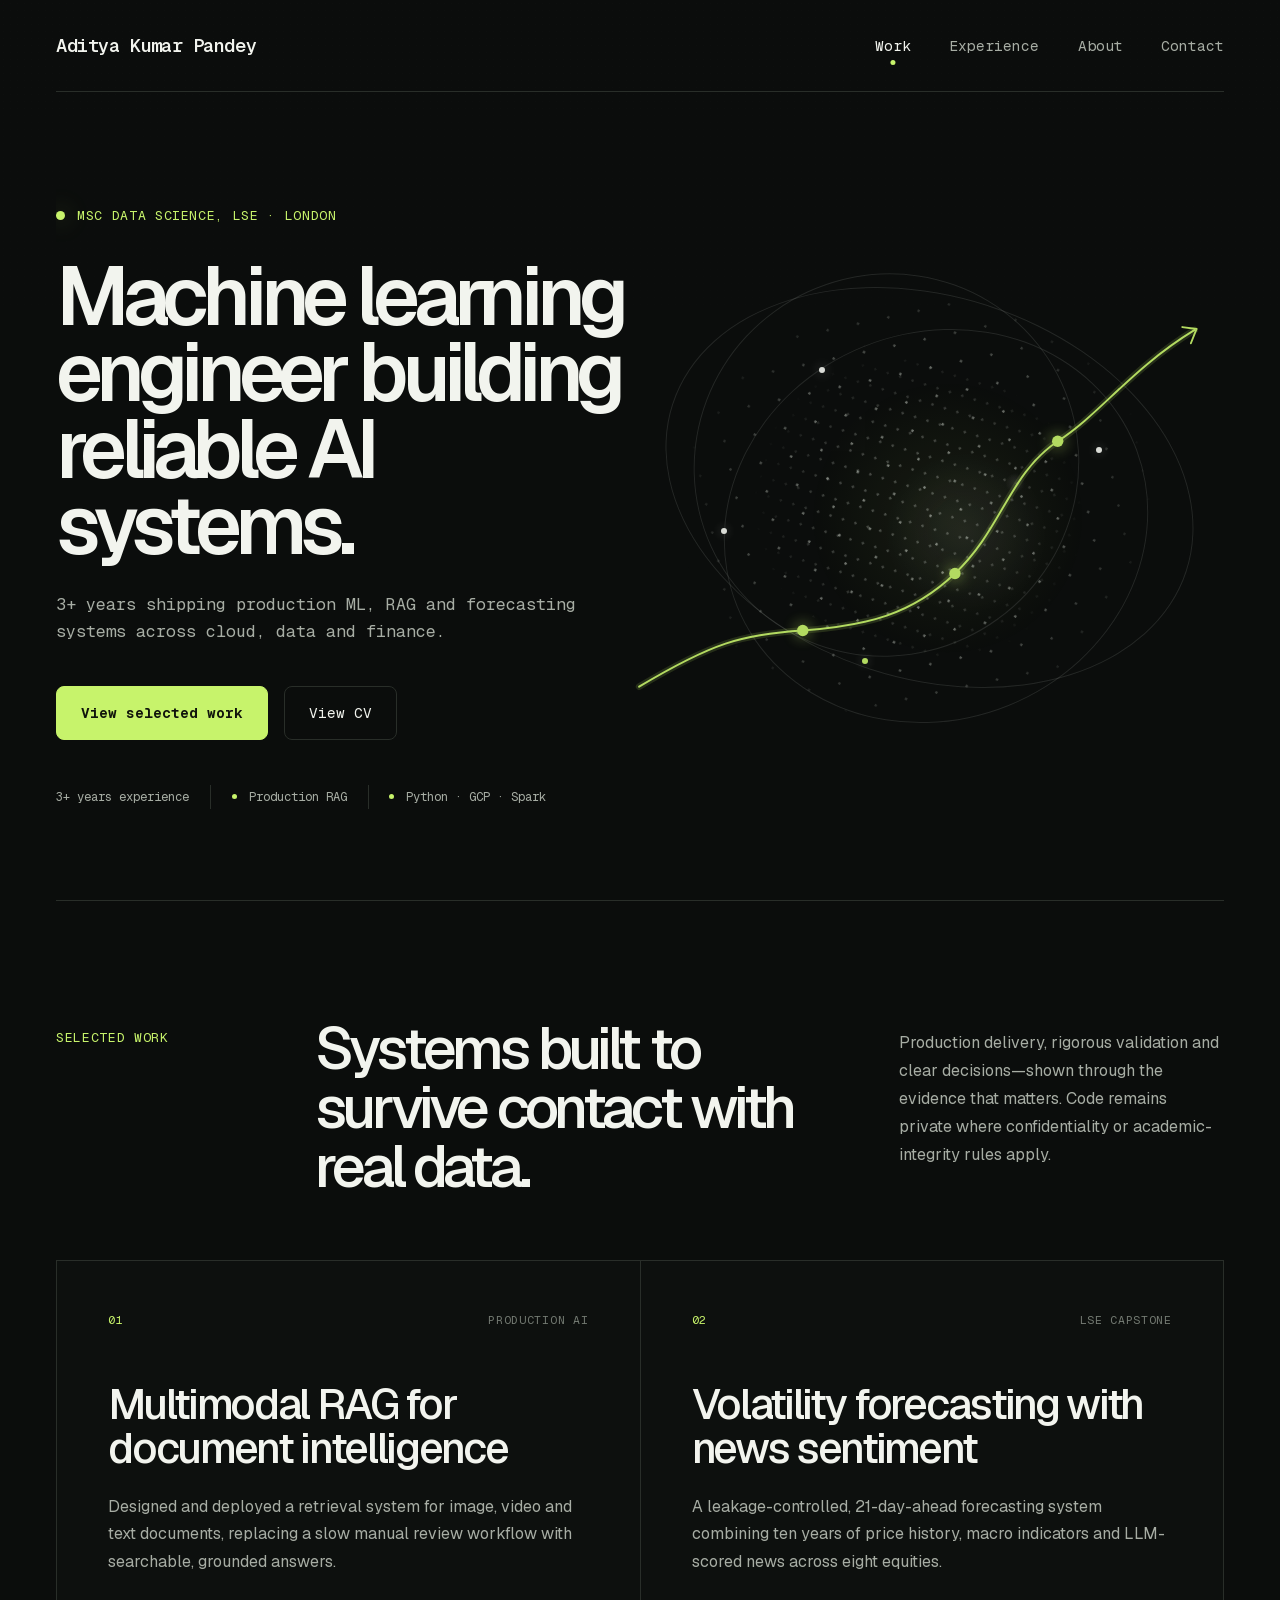
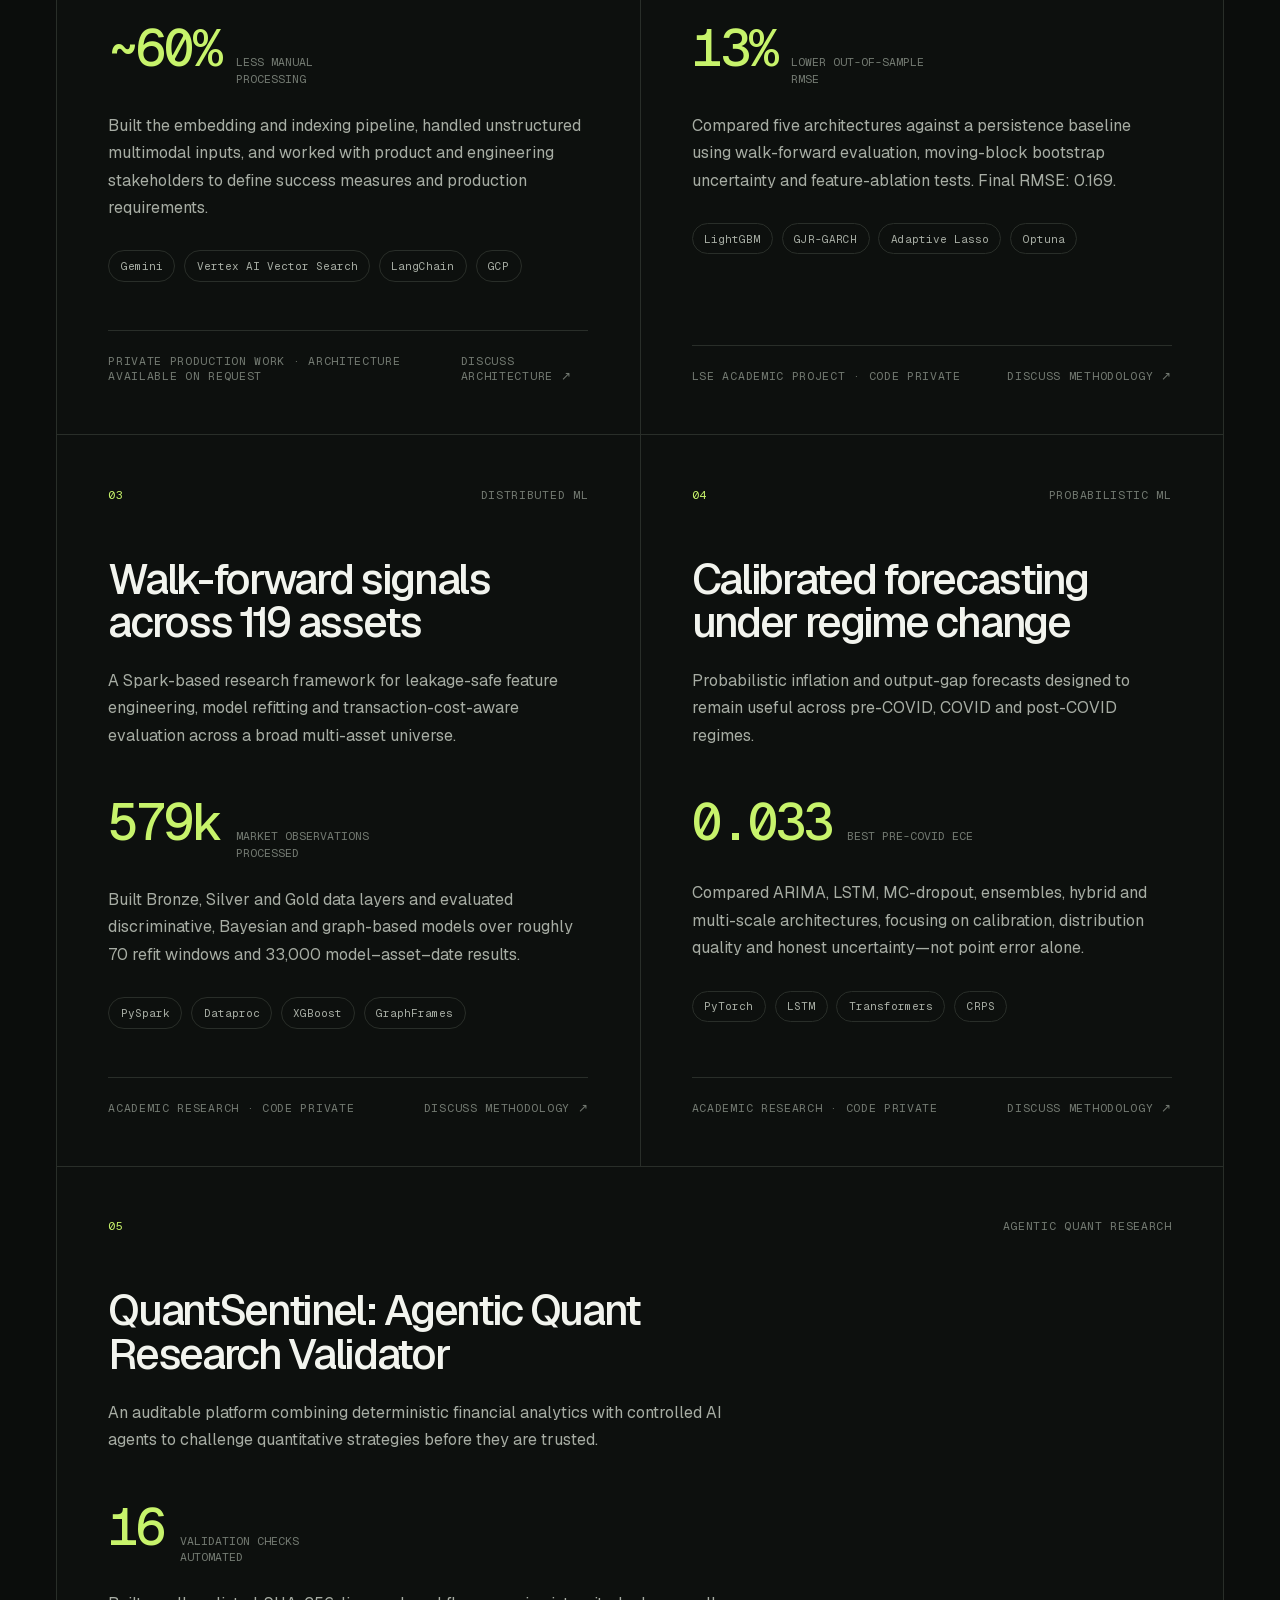
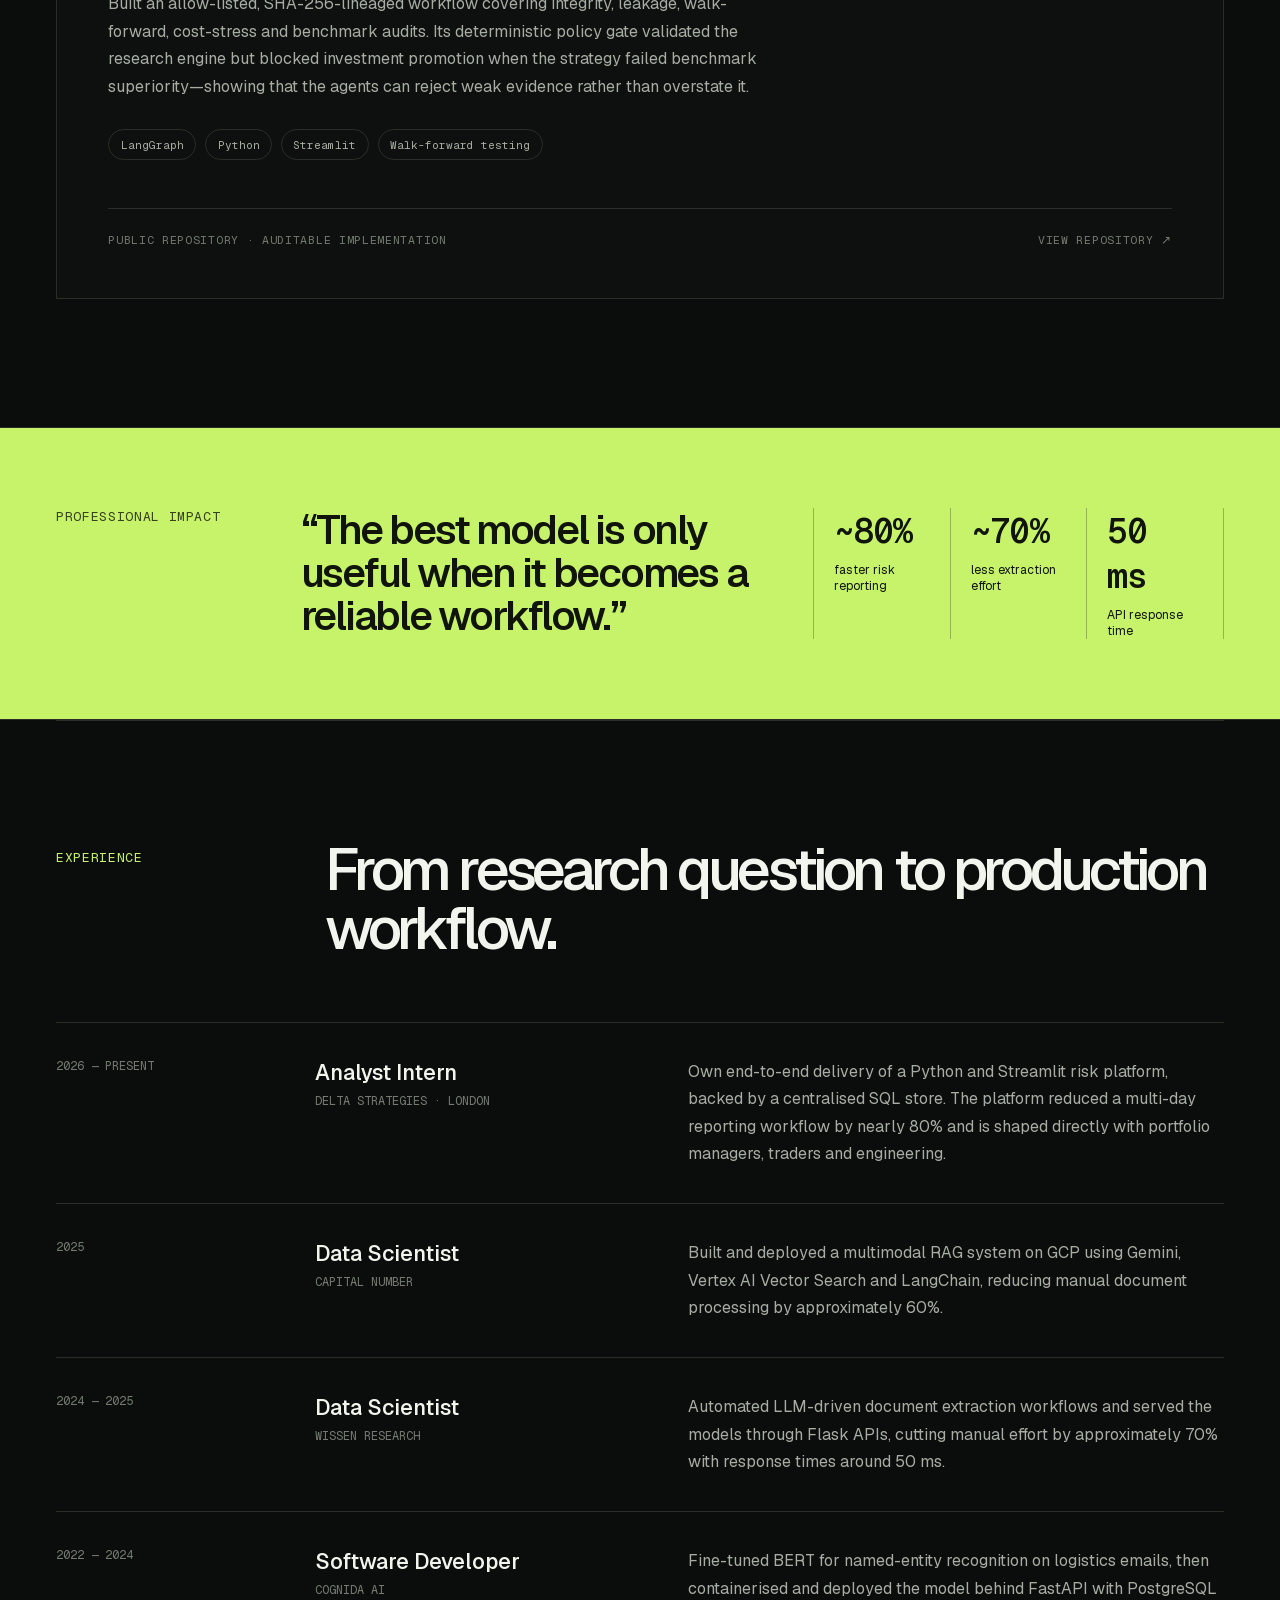
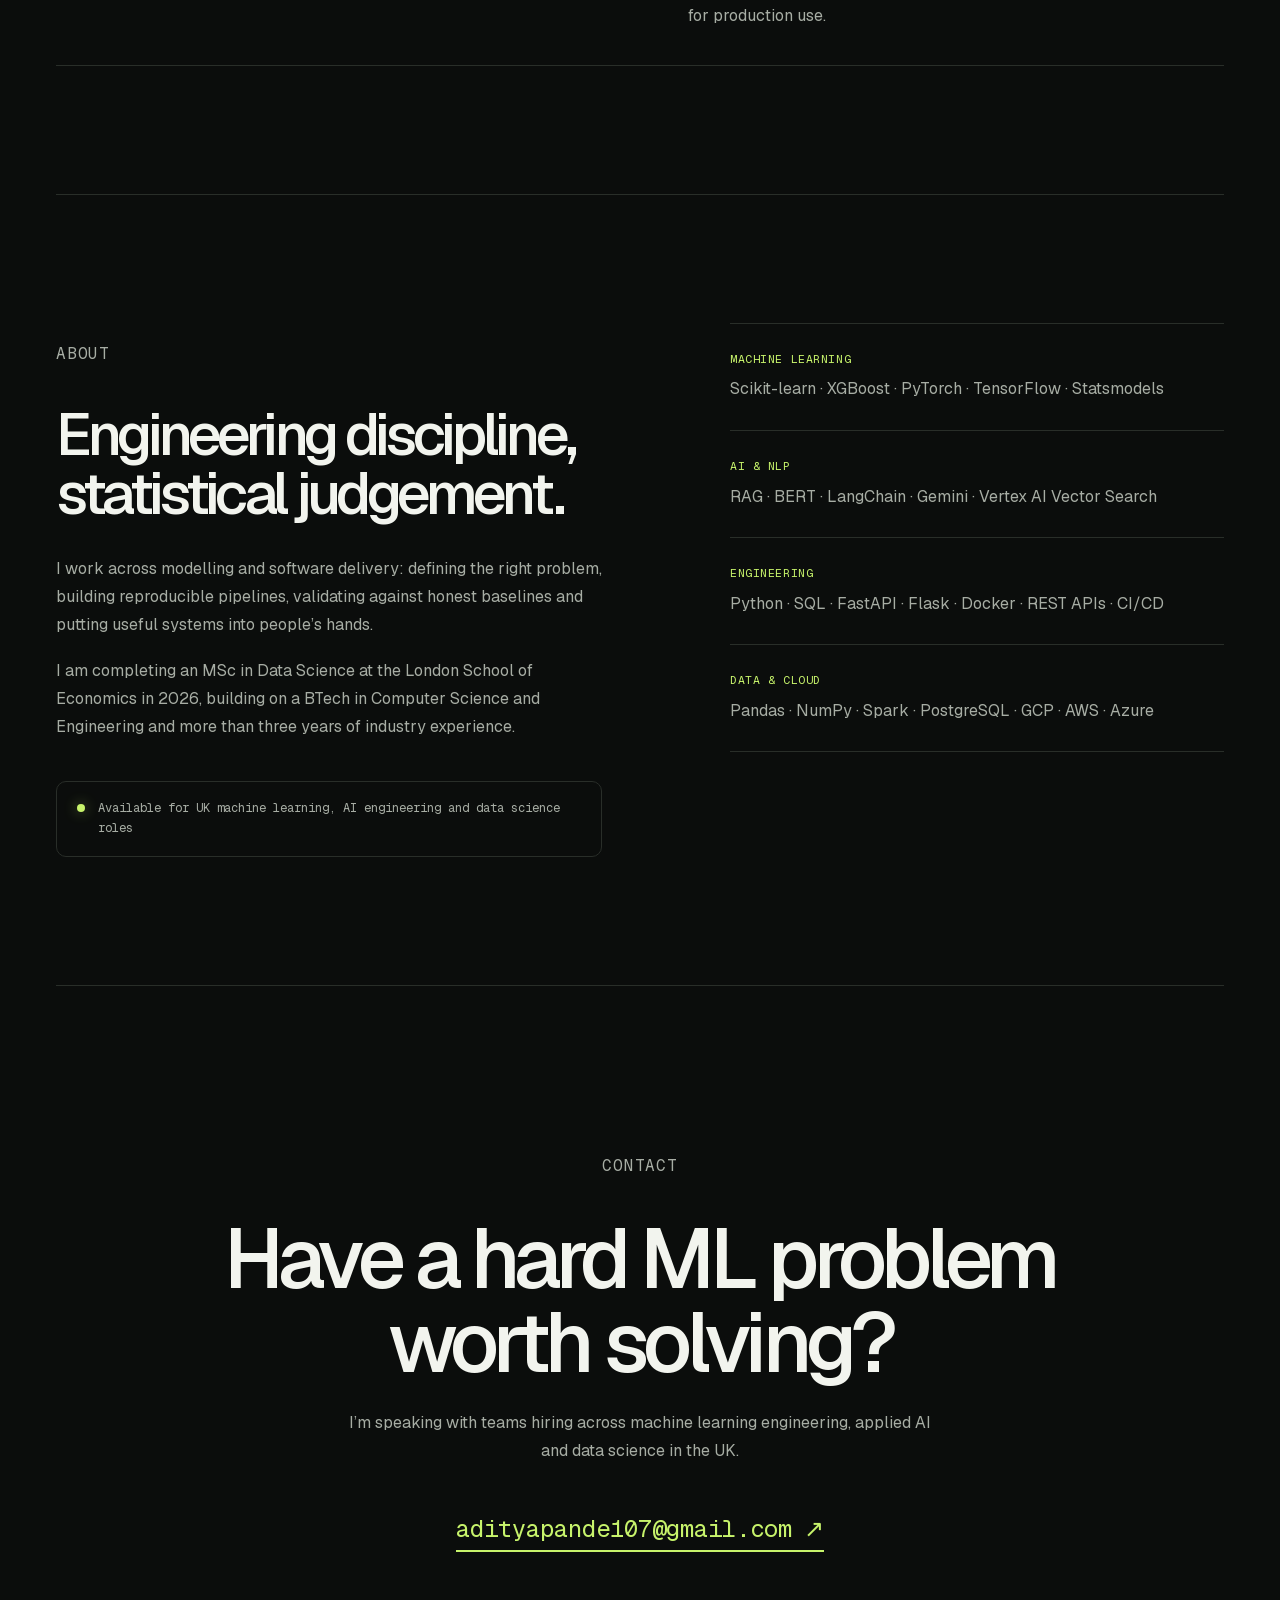
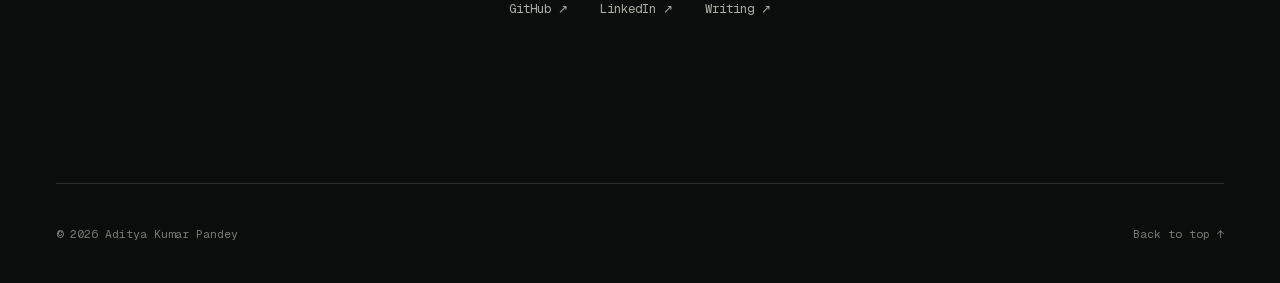
==== commit 8f753a1d: "Add QuantSentinel project" ====
--- a/index.html
+++ b/index.html
@@ -1 +1 @@
-<!DOCTYPE html><html lang="en"><head><meta charSet="utf-8"/><meta name="viewport" content="width=device-width, initial-scale=1"/><link rel="preload" href="/_next/static/media/797e433ab948586e-s.p.08e28id.o-okb.woff2" as="font" crossorigin="" type="font/woff2"/><link rel="preload" href="/_next/static/media/caa3a2e1cccd8315-s.p.09~u27dqhyhd6.woff2" as="font" crossorigin="" type="font/woff2"/><link rel="stylesheet" href="/_next/static/chunks/142fppsumia8w.css" data-precedence="next"/><link rel="preload" as="script" fetchPriority="low" href="/_next/static/chunks/15xrurgzs99gv.js"/><script src="/_next/static/chunks/0t2z5hkh7v~~b.js" async=""></script><script src="/_next/static/chunks/07lhk_q6pmm3r.js" async=""></script><script src="/_next/static/chunks/turbopack-08lz5pl99x_po.js" async=""></script><script src="/_next/static/chunks/0dbhjjzl8qfwv.js" async=""></script><meta name="next-size-adjust" content=""/><title>Aditya Kumar Pandey | Machine Learning Engineer</title><meta name="description" content="Machine Learning Engineer and LSE MSc Data Science candidate building production RAG, forecasting and scalable ML systems."/><meta name="author" content="Aditya Kumar Pandey"/><meta name="keywords" content="Aditya Kumar Pandey,Machine Learning Engineer,Data Scientist,AI Engineer,LSE Data Science,RAG,Python"/><meta property="og:title" content="Aditya Kumar Pandey | Machine Learning Engineer"/><meta property="og:description" content="Production ML, RAG, forecasting and scalable data systems."/><meta property="og:type" content="website"/><meta name="twitter:card" content="summary"/><meta name="twitter:title" content="Aditya Kumar Pandey | Machine Learning Engineer"/><meta name="twitter:description" content="Production ML, RAG, forecasting and scalable data systems."/><script src="/_next/static/chunks/03~yq9q893hmn.js" noModule=""></script></head><body class="geist_a71539c9-module__T19VSG__variable geist_mono_8d43a2aa-module__8Li5zG__variable"><div hidden=""><!--$--><!--/$--></div><main><header class="site-header shell"><a class="wordmark" href="#top" aria-label="Aditya Kumar Pandey, home">Aditya Kumar Pandey</a><nav aria-label="Primary navigation"><a class="active" href="#work">Work</a><a href="#experience">Experience</a><a href="#about">About</a><a href="#contact">Contact</a></nav></header><section class="hero shell" id="top"><div class="hero-copy"><p class="eyebrow"><span></span> MSc Data Science, LSE · London</p><h1>Machine learning engineer building reliable AI systems.</h1><p class="hero-intro">3+ years shipping production ML, RAG and forecasting systems across cloud, data and finance.</p><div class="hero-actions"><a class="button button-primary" href="#work">View selected work</a><a class="button button-secondary" href="/resume">View CV</a></div><div class="proof-row" aria-label="Professional highlights"><span>3+ years experience</span><span>Production RAG</span><span>Python · GCP · Spark</span></div></div><div class="signal-graphic" aria-hidden="true"><div class="orbit orbit-one"></div><div class="orbit orbit-two"></div><div class="orbit orbit-three"></div><div class="node node-one"></div><div class="node node-two"></div><div class="node node-three"></div><div class="node node-four"></div><svg viewBox="0 0 620 500" role="presentation"><path class="signal-line-muted" d="M18 438 C95 392 126 383 190 379 C257 374 305 362 350 319 C399 273 407 214 458 180 C503 151 535 104 602 63"></path><path class="signal-line" d="M18 438 C95 392 126 383 190 379 C257 374 305 362 350 319 C399 273 407 214 458 180 C503 151 535 104 602 63"></path><circle cx="190" cy="379" r="6"></circle><circle cx="350" cy="319" r="6"></circle><circle cx="458" cy="180" r="6"></circle><path class="arrow-head" d="M589 60 L604 62 L598 77"></path></svg></div></section><section class="section shell" id="work"><div class="section-heading"><p class="section-kicker">Selected work</p><h2>Systems built to survive contact with real data.</h2><p>Production delivery, rigorous validation and clear decisions—shown through the evidence that matters. Code remains private where confidentiality or academic-integrity rules apply.</p></div><div class="project-grid"><article class="project-card"><div class="project-topline"><span>01</span><span>Production AI</span></div><h3>Multimodal RAG for document intelligence</h3><p class="project-summary">Designed and deployed a retrieval system for image, video and text documents, replacing a slow manual review workflow with searchable, grounded answers.</p><div class="project-result"><strong>~60%</strong><span>less manual processing</span></div><p class="project-detail">Built the embedding and indexing pipeline, handled unstructured multimodal inputs, and worked with product and engineering stakeholders to define success measures and production requirements.</p><ul class="tag-list" aria-label="Multimodal RAG for document intelligence technologies"><li>Gemini</li><li>Vertex AI Vector Search</li><li>LangChain</li><li>GCP</li></ul><div class="project-footer"><span>Private production work · architecture available on request</span><a href="mailto:adityapande107@gmail.com?subject=Portfolio%20discussion%3A%20Multimodal%20RAG%20for%20document%20intelligence" aria-label="Discuss architecture for Multimodal RAG for document intelligence">Discuss architecture<!-- --> <span aria-hidden="true">↗</span></a></div></article><article class="project-card"><div class="project-topline"><span>02</span><span>LSE Capstone</span></div><h3>Volatility forecasting with news sentiment</h3><p class="project-summary">A leakage-controlled, 21-day-ahead forecasting system combining ten years of price history, macro indicators and LLM-scored news across eight equities.</p><div class="project-result"><strong>13%</strong><span>lower out-of-sample RMSE</span></div><p class="project-detail">Compared five architectures against a persistence baseline using walk-forward evaluation, moving-block bootstrap uncertainty and feature-ablation tests. Final RMSE: 0.169.</p><ul class="tag-list" aria-label="Volatility forecasting with news sentiment technologies"><li>LightGBM</li><li>GJR-GARCH</li><li>Adaptive Lasso</li><li>Optuna</li></ul><div class="project-footer"><span>LSE academic project · code private</span><a href="mailto:adityapande107@gmail.com?subject=Portfolio%20discussion%3A%20Volatility%20forecasting%20with%20news%20sentiment" aria-label="Discuss methodology for Volatility forecasting with news sentiment">Discuss methodology<!-- --> <span aria-hidden="true">↗</span></a></div></article><article class="project-card"><div class="project-topline"><span>03</span><span>Distributed ML</span></div><h3>Walk-forward signals across 119 assets</h3><p class="project-summary">A Spark-based research framework for leakage-safe feature engineering, model refitting and transaction-cost-aware evaluation across a broad multi-asset universe.</p><div class="project-result"><strong>579k</strong><span>market observations processed</span></div><p class="project-detail">Built Bronze, Silver and Gold data layers and evaluated discriminative, Bayesian and graph-based models over roughly 70 refit windows and 33,000 model–asset–date results.</p><ul class="tag-list" aria-label="Walk-forward signals across 119 assets technologies"><li>PySpark</li><li>Dataproc</li><li>XGBoost</li><li>GraphFrames</li></ul><div class="project-footer"><span>Academic research · code private</span><a href="mailto:adityapande107@gmail.com?subject=Portfolio%20discussion%3A%20Walk-forward%20signals%20across%20119%20assets" aria-label="Discuss methodology for Walk-forward signals across 119 assets">Discuss methodology<!-- --> <span aria-hidden="true">↗</span></a></div></article><article class="project-card"><div class="project-topline"><span>04</span><span>Probabilistic ML</span></div><h3>Calibrated forecasting under regime change</h3><p class="project-summary">Probabilistic inflation and output-gap forecasts designed to remain useful across pre-COVID, COVID and post-COVID regimes.</p><div class="project-result"><strong>0.033</strong><span>best pre-COVID ECE</span></div><p class="project-detail">Compared ARIMA, LSTM, MC-dropout, ensembles, hybrid and multi-scale architectures, focusing on calibration, distribution quality and honest uncertainty—not point error alone.</p><ul class="tag-list" aria-label="Calibrated forecasting under regime change technologies"><li>PyTorch</li><li>LSTM</li><li>Transformers</li><li>CRPS</li></ul><div class="project-footer"><span>Academic research · code private</span><a href="mailto:adityapande107@gmail.com?subject=Portfolio%20discussion%3A%20Calibrated%20forecasting%20under%20regime%20change" aria-label="Discuss methodology for Calibrated forecasting under regime change">Discuss methodology<!-- --> <span aria-hidden="true">↗</span></a></div></article></div></section><section class="impact-band"><div class="shell impact-grid"><p class="section-kicker">Professional impact</p><blockquote>“The best model is only useful when it becomes a reliable workflow.”</blockquote><div class="impact-metrics"><div><strong>~80%</strong><span>faster risk reporting</span></div><div><strong>~70%</strong><span>less extraction effort</span></div><div><strong>50 ms</strong><span>API response time</span></div></div></div></section><section class="section shell" id="experience"><div class="section-heading compact"><p class="section-kicker">Experience</p><h2>From research question to production workflow.</h2></div><div class="timeline"><article class="timeline-item"><time>2026 — Present</time><div><h3>Analyst Intern</h3><p class="company">Delta Strategies · London</p></div><p>Own end-to-end delivery of a Python and Streamlit risk platform, backed by a centralised SQL store. The platform reduced a multi-day reporting workflow by nearly 80% and is shaped directly with portfolio managers, traders and engineering.</p></article><article class="timeline-item"><time>2025</time><div><h3>Data Scientist</h3><p class="company">Capital Number</p></div><p>Built and deployed a multimodal RAG system on GCP using Gemini, Vertex AI Vector Search and LangChain, reducing manual document processing by approximately 60%.</p></article><article class="timeline-item"><time>2024 — 2025</time><div><h3>Data Scientist</h3><p class="company">Wissen Research</p></div><p>Automated LLM-driven document extraction workflows and served the models through Flask APIs, cutting manual effort by approximately 70% with response times around 50 ms.</p></article><article class="timeline-item"><time>2022 — 2024</time><div><h3>Software Developer</h3><p class="company">Cognida AI</p></div><p>Fine-tuned BERT for named-entity recognition on logistics emails, then containerised and deployed the model behind FastAPI with PostgreSQL for production use.</p></article></div></section><section class="section shell about-grid" id="about"><div class="about-copy"><p class="section-kicker">About</p><h2>Engineering discipline, statistical judgement.</h2><p>I work across modelling and software delivery: defining the right problem, building reproducible pipelines, validating against honest baselines and putting useful systems into people’s hands.</p><p>I am completing an MSc in Data Science at the London School of Economics in 2026, building on a BTech in Computer Science and Engineering and more than three years of industry experience.</p><div class="availability"><span class="status-dot"></span><span>Available for UK machine learning, AI engineering and data science roles</span></div></div><div class="skills-panel"><div class="skill-row"><span>Machine learning</span><p>Scikit-learn · XGBoost · PyTorch · TensorFlow · Statsmodels</p></div><div class="skill-row"><span>AI &amp; NLP</span><p>RAG · BERT · LangChain · Gemini · Vertex AI Vector Search</p></div><div class="skill-row"><span>Engineering</span><p>Python · SQL · FastAPI · Flask · Docker · REST APIs · CI/CD</p></div><div class="skill-row"><span>Data &amp; cloud</span><p>Pandas · NumPy · Spark · PostgreSQL · GCP · AWS · Azure</p></div></div></section><section class="contact-section shell" id="contact"><p class="section-kicker">Contact</p><h2>Have a hard ML problem worth solving?</h2><p>I’m speaking with teams hiring across machine learning engineering, applied AI and data science in the UK.</p><a class="email-link" href="mailto:adityapande107@gmail.com">adityapande107@gmail.com <span aria-hidden="true">↗</span></a><div class="social-links"><a href="https://github.com/aditya12333" target="_blank" rel="noreferrer">GitHub <span aria-hidden="true">↗</span></a><a href="https://www.linkedin.com/in/aditya-pandey26/" target="_blank" rel="noreferrer">LinkedIn <span aria-hidden="true">↗</span></a><a href="https://adityapande107.medium.com/" target="_blank" rel="noreferrer">Writing <span aria-hidden="true">↗</span></a></div></section><footer class="site-footer shell"><span>© 2026 Aditya Kumar Pandey</span><a href="#top">Back to top ↑</a></footer></main><!--$--><!--/$--><script src="/_next/static/chunks/15xrurgzs99gv.js" id="_R_" async=""></script><script>(self.__next_f=self.__next_f||[]).push([0])</script><script>self.__next_f.push([1,"1:\"$Sreact.fragment\"\n2:I[39756,[\"/_next/static/chunks/0dbhjjzl8qfwv.js\"],\"default\"]\n3:I[37457,[\"/_next/static/chunks/0dbhjjzl8qfwv.js\"],\"default\"]\nd:I[68027,[\"/_next/static/chunks/0dbhjjzl8qfwv.js\"],\"default\",1]\n:HL[\"/_next/static/chunks/142fppsumia8w.css\",\"style\"]\n:HL[\"/_next/static/media/797e433ab948586e-s.p.08e28id.o-okb.woff2\",\"font\",{\"crossOrigin\":\"\",\"type\":\"font/woff2\"}]\n:HL[\"/_next/static/media/caa3a2e1cccd8315-s.p.09~u27dqhyhd6.woff2\",\"font\",{\"crossOrigin\":\"\",\"type\":\"font/woff2\"}]\n"])</script><script>self.__next_f.push([1,"0:{\"P\":null,\"c\":[\"\",\"\"],\"q\":\"\",\"i\":false,\"f\":[[[\"\",{\"children\":[\"__PAGE__\",{}]},\"$undefined\",\"$undefined\",16],[[\"$\",\"$1\",\"c\",{\"children\":[[[\"$\",\"link\",\"0\",{\"rel\":\"stylesheet\",\"href\":\"/_next/static/chunks/142fppsumia8w.css\",\"precedence\":\"next\",\"crossOrigin\":\"$undefined\",\"nonce\":\"$undefined\"}],[\"$\",\"script\",\"script-0\",{\"src\":\"/_next/static/chunks/0dbhjjzl8qfwv.js\",\"async\":true,\"nonce\":\"$undefined\"}]],[\"$\",\"html\",null,{\"lang\":\"en\",\"children\":[\"$\",\"body\",null,{\"className\":\"geist_a71539c9-module__T19VSG__variable geist_mono_8d43a2aa-module__8Li5zG__variable\",\"children\":[\"$\",\"$L2\",null,{\"parallelRouterKey\":\"children\",\"error\":\"$undefined\",\"errorStyles\":\"$undefined\",\"errorScripts\":\"$undefined\",\"template\":[\"$\",\"$L3\",null,{}],\"templateStyles\":\"$undefined\",\"templateScripts\":\"$undefined\",\"notFound\":[[[\"$\",\"title\",null,{\"children\":\"404: This page could not be found.\"}],[\"$\",\"div\",null,{\"style\":{\"fontFamily\":\"system-ui,\\\"Segoe UI\\\",Roboto,Helvetica,Arial,sans-serif,\\\"Apple Color Emoji\\\",\\\"Segoe UI Emoji\\\"\",\"height\":\"100vh\",\"textAlign\":\"center\",\"display\":\"flex\",\"flexDirection\":\"column\",\"alignItems\":\"center\",\"justifyContent\":\"center\"},\"children\":[\"$\",\"div\",null,{\"children\":[[\"$\",\"style\",null,{\"dangerouslySetInnerHTML\":{\"__html\":\"body{color:#000;background:#fff;margin:0}.next-error-h1{border-right:1px solid rgba(0,0,0,.3)}@media (prefers-color-scheme:dark){body{color:#fff;background:#000}.next-error-h1{border-right:1px solid rgba(255,255,255,.3)}}\"}}],[\"$\",\"h1\",null,{\"className\":\"next-error-h1\",\"style\":{\"display\":\"inline-block\",\"margin\":\"0 20px 0 0\",\"padding\":\"0 23px 0 0\",\"fontSize\":24,\"fontWeight\":500,\"verticalAlign\":\"top\",\"lineHeight\":\"49px\"},\"children\":404}],[\"$\",\"div\",null,{\"style\":{\"display\":\"inline-block\"},\"children\":[\"$\",\"h2\",null,{\"style\":{\"fontSize\":14,\"fontWeight\":400,\"lineHeight\":\"49px\",\"margin\":0},\"children\":\"This page could not be found.\"}]}]]}]}]],[]],\"forbidden\":\"$undefined\",\"unauthorized\":\"$undefined\"}]}]}]]}],{\"children\":[[\"$\",\"$1\",\"c\",{\"children\":[[\"$\",\"main\",null,{\"children\":[[\"$\",\"header\",null,{\"className\":\"site-header shell\",\"children\":[[\"$\",\"a\",null,{\"className\":\"wordmark\",\"href\":\"#top\",\"aria-label\":\"Aditya Kumar Pandey, home\",\"children\":\"Aditya Kumar Pandey\"}],[\"$\",\"nav\",null,{\"aria-label\":\"Primary navigation\",\"children\":[[\"$\",\"a\",null,{\"className\":\"active\",\"href\":\"#work\",\"children\":\"Work\"}],[\"$\",\"a\",null,{\"href\":\"#experience\",\"children\":\"Experience\"}],[\"$\",\"a\",null,{\"href\":\"#about\",\"children\":\"About\"}],[\"$\",\"a\",null,{\"href\":\"#contact\",\"children\":\"Contact\"}]]}]]}],[\"$\",\"section\",null,{\"className\":\"hero shell\",\"id\":\"top\",\"children\":[[\"$\",\"div\",null,{\"className\":\"hero-copy\",\"children\":[[\"$\",\"p\",null,{\"className\":\"eyebrow\",\"children\":[[\"$\",\"span\",null,{}],\" MSc Data Science, LSE · London\"]}],[\"$\",\"h1\",null,{\"children\":\"Machine learning engineer building reliable AI systems.\"}],[\"$\",\"p\",null,{\"className\":\"hero-intro\",\"children\":\"3+ years shipping production ML, RAG and forecasting systems across cloud, data and finance.\"}],[\"$\",\"div\",null,{\"className\":\"hero-actions\",\"children\":[[\"$\",\"a\",null,{\"className\":\"button button-primary\",\"href\":\"#work\",\"children\":\"View selected work\"}],[\"$\",\"a\",null,{\"className\":\"button button-secondary\",\"href\":\"/resume\",\"children\":\"View CV\"}]]}],[\"$\",\"div\",null,{\"className\":\"proof-row\",\"aria-label\":\"Professional highlights\",\"children\":[[\"$\",\"span\",null,{\"children\":\"3+ years experience\"}],[\"$\",\"span\",null,{\"children\":\"Production RAG\"}],[\"$\",\"span\",null,{\"children\":\"Python · GCP · Spark\"}]]}]]}],[\"$\",\"div\",null,{\"className\":\"signal-graphic\",\"aria-hidden\":\"true\",\"children\":[[\"$\",\"div\",null,{\"className\":\"orbit orbit-one\"}],[\"$\",\"div\",null,{\"className\":\"orbit orbit-two\"}],[\"$\",\"div\",null,{\"className\":\"orbit orbit-three\"}],[\"$\",\"div\",null,{\"className\":\"node node-one\"}],[\"$\",\"div\",null,{\"className\":\"node node-two\"}],[\"$\",\"div\",null,{\"className\":\"node node-three\"}],[\"$\",\"div\",null,{\"className\":\"node node-four\"}],[\"$\",\"svg\",null,{\"viewBox\":\"0 0 620 500\",\"role\":\"presentation\",\"children\":[[\"$\",\"path\",null,{\"className\":\"signal-line-muted\",\"d\":\"M18 438 C95 392 126 383 190 379 C257 374 305 362 350 319 C399 273 407 214 458 180 C503 151 535 104 602 63\"}],[\"$\",\"path\",null,{\"className\":\"signal-line\",\"d\":\"M18 438 C95 392 126 383 190 379 C257 374 305 362 350 319 C399 273 407 214 458 180 C503 151 535 104 602 63\"}],[\"$\",\"circle\",null,{\"cx\":\"190\",\"cy\":\"379\",\"r\":\"6\"}],[\"$\",\"circle\",null,{\"cx\":\"350\",\"cy\":\"319\",\"r\":\"6\"}],[\"$\",\"circle\",null,{\"cx\":\"458\",\"cy\":\"180\",\"r\":\"6\"}],[\"$\",\"path\",null,{\"className\":\"arrow-head\",\"d\":\"M589 60 L604 62 L598 77\"}]]}]]}]]}],[\"$\",\"section\",null,{\"className\":\"section shell\",\"id\":\"work\",\"children\":[[\"$\",\"div\",null,{\"className\":\"section-heading\",\"children\":[[\"$\",\"p\",null,{\"className\":\"section-kicker\",\"children\":\"Selected work\"}],[\"$\",\"h2\",null,{\"children\":\"Systems built to survive contact with real data.\"}],\"$L4\"]}],\"$L5\"]}],\"$L6\",\"$L7\",\"$L8\",\"$L9\",\"$La\"]}],null,\"$Lb\"]}],{},null,false,null]},null,false,null],\"$Lc\",false]],\"m\":\"$undefined\",\"G\":[\"$d\",[\"$Le\"]],\"S\":true,\"h\":null,\"s\":\"$undefined\",\"l\":\"$undefined\",\"p\":\"$undefined\",\"d\":\"$undefined\",\"b\":\"e8beclcYerYSJKQUQ4qtC\"}\n"])</script><script>self.__next_f.push([1,"12:I[97367,[\"/_next/static/chunks/0dbhjjzl8qfwv.js\"],\"OutletBoundary\"]\n13:\"$Sreact.suspense\"\n15:I[97367,[\"/_next/static/chunks/0dbhjjzl8qfwv.js\"],\"ViewportBoundary\"]\n17:I[97367,[\"/_next/static/chunks/0dbhjjzl8qfwv.js\"],\"MetadataBoundary\"]\n4:[\"$\",\"p\",null,{\"children\":\"Production delivery, rigorous validation and clear decisions—shown through the evidence that matters. Code remains private where confidentiality or academic-integrity rules apply.\"}]\n"])</script><script>self.__next_f.push([1,"5:[\"$\",\"div\",null,{\"className\":\"project-grid\",\"children\":[[\"$\",\"article\",\"01\",{\"className\":\"project-card\",\"children\":[[\"$\",\"div\",null,{\"className\":\"project-topline\",\"children\":[[\"$\",\"span\",null,{\"children\":\"01\"}],[\"$\",\"span\",null,{\"children\":\"Production AI\"}]]}],[\"$\",\"h3\",null,{\"children\":\"Multimodal RAG for document intelligence\"}],[\"$\",\"p\",null,{\"className\":\"project-summary\",\"children\":\"Designed and deployed a retrieval system for image, video and text documents, replacing a slow manual review workflow with searchable, grounded answers.\"}],[\"$\",\"div\",null,{\"className\":\"project-result\",\"children\":[[\"$\",\"strong\",null,{\"children\":\"~60%\"}],[\"$\",\"span\",null,{\"children\":\"less manual processing\"}]]}],[\"$\",\"p\",null,{\"className\":\"project-detail\",\"children\":\"Built the embedding and indexing pipeline, handled unstructured multimodal inputs, and worked with product and engineering stakeholders to define success measures and production requirements.\"}],[\"$\",\"ul\",null,{\"className\":\"tag-list\",\"aria-label\":\"Multimodal RAG for document intelligence technologies\",\"children\":[[\"$\",\"li\",\"Gemini\",{\"children\":\"Gemini\"}],[\"$\",\"li\",\"Vertex AI Vector Search\",{\"children\":\"Vertex AI Vector Search\"}],[\"$\",\"li\",\"LangChain\",{\"children\":\"LangChain\"}],[\"$\",\"li\",\"GCP\",{\"children\":\"GCP\"}]]}],[\"$\",\"div\",null,{\"className\":\"project-footer\",\"children\":[[\"$\",\"span\",null,{\"children\":\"Private production work · architecture available on request\"}],[\"$\",\"a\",null,{\"href\":\"mailto:adityapande107@gmail.com?subject=Portfolio%20discussion%3A%20Multimodal%20RAG%20for%20document%20intelligence\",\"aria-label\":\"Discuss architecture for Multimodal RAG for document intelligence\",\"children\":[\"Discuss architecture\",\" \",[\"$\",\"span\",null,{\"aria-hidden\":\"true\",\"children\":\"↗\"}]]}]]}]]}],[\"$\",\"article\",\"02\",{\"className\":\"project-card\",\"children\":[[\"$\",\"div\",null,{\"className\":\"project-topline\",\"children\":[[\"$\",\"span\",null,{\"children\":\"02\"}],[\"$\",\"span\",null,{\"children\":\"LSE Capstone\"}]]}],[\"$\",\"h3\",null,{\"children\":\"Volatility forecasting with news sentiment\"}],[\"$\",\"p\",null,{\"className\":\"project-summary\",\"children\":\"A leakage-controlled, 21-day-ahead forecasting system combining ten years of price history, macro indicators and LLM-scored news across eight equities.\"}],[\"$\",\"div\",null,{\"className\":\"project-result\",\"children\":[[\"$\",\"strong\",null,{\"children\":\"13%\"}],[\"$\",\"span\",null,{\"children\":\"lower out-of-sample RMSE\"}]]}],[\"$\",\"p\",null,{\"className\":\"project-detail\",\"children\":\"Compared five architectures against a persistence baseline using walk-forward evaluation, moving-block bootstrap uncertainty and feature-ablation tests. Final RMSE: 0.169.\"}],[\"$\",\"ul\",null,{\"className\":\"tag-list\",\"aria-label\":\"Volatility forecasting with news sentiment technologies\",\"children\":[[\"$\",\"li\",\"LightGBM\",{\"children\":\"LightGBM\"}],[\"$\",\"li\",\"GJR-GARCH\",{\"children\":\"GJR-GARCH\"}],[\"$\",\"li\",\"Adaptive Lasso\",{\"children\":\"Adaptive Lasso\"}],[\"$\",\"li\",\"Optuna\",{\"children\":\"Optuna\"}]]}],[\"$\",\"div\",null,{\"className\":\"project-footer\",\"children\":[[\"$\",\"span\",null,{\"children\":\"LSE academic project · code private\"}],[\"$\",\"a\",null,{\"href\":\"mailto:adityapande107@gmail.com?subject=Portfolio%20discussion%3A%20Volatility%20forecasting%20with%20news%20sentiment\",\"aria-label\":\"Discuss methodology for Volatility forecasting with news sentiment\",\"children\":[\"Discuss methodology\",\" \",[\"$\",\"span\",null,{\"aria-hidden\":\"true\",\"children\":\"↗\"}]]}]]}]]}],[\"$\",\"article\",\"03\",{\"className\":\"project-card\",\"children\":[[\"$\",\"div\",null,{\"className\":\"project-topline\",\"children\":[[\"$\",\"span\",null,{\"children\":\"03\"}],[\"$\",\"span\",null,{\"children\":\"Distributed ML\"}]]}],[\"$\",\"h3\",null,{\"children\":\"Walk-forward signals across 119 assets\"}],[\"$\",\"p\",null,{\"className\":\"project-summary\",\"children\":\"A Spark-based research framework for leakage-safe feature engineering, model refitting and transaction-cost-aware evaluation across a broad multi-asset universe.\"}],[\"$\",\"div\",null,{\"className\":\"project-result\",\"children\":[[\"$\",\"strong\",null,{\"children\":\"579k\"}],[\"$\",\"span\",null,{\"children\":\"market observations processed\"}]]}],[\"$\",\"p\",null,{\"className\":\"project-detail\",\"children\":\"Built Bronze, Silver and Gold data layers and evaluated discriminative, Bayesian and graph-based models over roughly 70 refit windows and 33,000 model–asset–date results.\"}],\"$Lf\",\"$L10\"]}],\"$L11\"]}]\n"])</script><script>self.__next_f.push([1,"6:[\"$\",\"section\",null,{\"className\":\"impact-band\",\"children\":[\"$\",\"div\",null,{\"className\":\"shell impact-grid\",\"children\":[[\"$\",\"p\",null,{\"className\":\"section-kicker\",\"children\":\"Professional impact\"}],[\"$\",\"blockquote\",null,{\"children\":\"“The best model is only useful when it becomes a reliable workflow.”\"}],[\"$\",\"div\",null,{\"className\":\"impact-metrics\",\"children\":[[\"$\",\"div\",null,{\"children\":[[\"$\",\"strong\",null,{\"children\":\"~80%\"}],[\"$\",\"span\",null,{\"children\":\"faster risk reporting\"}]]}],[\"$\",\"div\",null,{\"children\":[[\"$\",\"strong\",null,{\"children\":\"~70%\"}],[\"$\",\"span\",null,{\"children\":\"less extraction effort\"}]]}],[\"$\",\"div\",null,{\"children\":[[\"$\",\"strong\",null,{\"children\":\"50 ms\"}],[\"$\",\"span\",null,{\"children\":\"API response time\"}]]}]]}]]}]}]\n"])</script><script>self.__next_f.push([1,"7:[\"$\",\"section\",null,{\"className\":\"section shell\",\"id\":\"experience\",\"children\":[[\"$\",\"div\",null,{\"className\":\"section-heading compact\",\"children\":[[\"$\",\"p\",null,{\"className\":\"section-kicker\",\"children\":\"Experience\"}],[\"$\",\"h2\",null,{\"children\":\"From research question to production workflow.\"}]]}],[\"$\",\"div\",null,{\"className\":\"timeline\",\"children\":[[\"$\",\"article\",\"Delta Strategies · London-Analyst Intern\",{\"className\":\"timeline-item\",\"children\":[[\"$\",\"time\",null,{\"children\":\"2026 — Present\"}],[\"$\",\"div\",null,{\"children\":[[\"$\",\"h3\",null,{\"children\":\"Analyst Intern\"}],[\"$\",\"p\",null,{\"className\":\"company\",\"children\":\"Delta Strategies · London\"}]]}],[\"$\",\"p\",null,{\"children\":\"Own end-to-end delivery of a Python and Streamlit risk platform, backed by a centralised SQL store. The platform reduced a multi-day reporting workflow by nearly 80% and is shaped directly with portfolio managers, traders and engineering.\"}]]}],[\"$\",\"article\",\"Capital Number-Data Scientist\",{\"className\":\"timeline-item\",\"children\":[[\"$\",\"time\",null,{\"children\":\"2025\"}],[\"$\",\"div\",null,{\"children\":[[\"$\",\"h3\",null,{\"children\":\"Data Scientist\"}],[\"$\",\"p\",null,{\"className\":\"company\",\"children\":\"Capital Number\"}]]}],[\"$\",\"p\",null,{\"children\":\"Built and deployed a multimodal RAG system on GCP using Gemini, Vertex AI Vector Search and LangChain, reducing manual document processing by approximately 60%.\"}]]}],[\"$\",\"article\",\"Wissen Research-Data Scientist\",{\"className\":\"timeline-item\",\"children\":[[\"$\",\"time\",null,{\"children\":\"2024 — 2025\"}],[\"$\",\"div\",null,{\"children\":[[\"$\",\"h3\",null,{\"children\":\"Data Scientist\"}],[\"$\",\"p\",null,{\"className\":\"company\",\"children\":\"Wissen Research\"}]]}],[\"$\",\"p\",null,{\"children\":\"Automated LLM-driven document extraction workflows and served the models through Flask APIs, cutting manual effort by approximately 70% with response times around 50 ms.\"}]]}],[\"$\",\"article\",\"Cognida AI-Software Developer\",{\"className\":\"timeline-item\",\"children\":[[\"$\",\"time\",null,{\"children\":\"2022 — 2024\"}],[\"$\",\"div\",null,{\"children\":[[\"$\",\"h3\",null,{\"children\":\"Software Developer\"}],[\"$\",\"p\",null,{\"className\":\"company\",\"children\":\"Cognida AI\"}]]}],[\"$\",\"p\",null,{\"children\":\"Fine-tuned BERT for named-entity recognition on logistics emails, then containerised and deployed the model behind FastAPI with PostgreSQL for production use.\"}]]}]]}]]}]\n"])</script><script>self.__next_f.push([1,"8:[\"$\",\"section\",null,{\"className\":\"section shell about-grid\",\"id\":\"about\",\"children\":[[\"$\",\"div\",null,{\"className\":\"about-copy\",\"children\":[[\"$\",\"p\",null,{\"className\":\"section-kicker\",\"children\":\"About\"}],[\"$\",\"h2\",null,{\"children\":\"Engineering discipline, statistical judgement.\"}],[\"$\",\"p\",null,{\"children\":\"I work across modelling and software delivery: defining the right problem, building reproducible pipelines, validating against honest baselines and putting useful systems into people’s hands.\"}],[\"$\",\"p\",null,{\"children\":\"I am completing an MSc in Data Science at the London School of Economics in 2026, building on a BTech in Computer Science and Engineering and more than three years of industry experience.\"}],[\"$\",\"div\",null,{\"className\":\"availability\",\"children\":[[\"$\",\"span\",null,{\"className\":\"status-dot\"}],[\"$\",\"span\",null,{\"children\":\"Available for UK machine learning, AI engineering and data science roles\"}]]}]]}],[\"$\",\"div\",null,{\"className\":\"skills-panel\",\"children\":[[\"$\",\"div\",\"Machine learning\",{\"className\":\"skill-row\",\"children\":[[\"$\",\"span\",null,{\"children\":\"Machine learning\"}],[\"$\",\"p\",null,{\"children\":\"Scikit-learn · XGBoost · PyTorch · TensorFlow · Statsmodels\"}]]}],[\"$\",\"div\",\"AI \u0026 NLP\",{\"className\":\"skill-row\",\"children\":[[\"$\",\"span\",null,{\"children\":\"AI \u0026 NLP\"}],[\"$\",\"p\",null,{\"children\":\"RAG · BERT · LangChain · Gemini · Vertex AI Vector Search\"}]]}],[\"$\",\"div\",\"Engineering\",{\"className\":\"skill-row\",\"children\":[[\"$\",\"span\",null,{\"children\":\"Engineering\"}],[\"$\",\"p\",null,{\"children\":\"Python · SQL · FastAPI · Flask · Docker · REST APIs · CI/CD\"}]]}],[\"$\",\"div\",\"Data \u0026 cloud\",{\"className\":\"skill-row\",\"children\":[[\"$\",\"span\",null,{\"children\":\"Data \u0026 cloud\"}],[\"$\",\"p\",null,{\"children\":\"Pandas · NumPy · Spark · PostgreSQL · GCP · AWS · Azure\"}]]}]]}]]}]\n"])</script><script>self.__next_f.push([1,"9:[\"$\",\"section\",null,{\"className\":\"contact-section shell\",\"id\":\"contact\",\"children\":[[\"$\",\"p\",null,{\"className\":\"section-kicker\",\"children\":\"Contact\"}],[\"$\",\"h2\",null,{\"children\":\"Have a hard ML problem worth solving?\"}],[\"$\",\"p\",null,{\"children\":\"I’m speaking with teams hiring across machine learning engineering, applied AI and data science in the UK.\"}],[\"$\",\"a\",null,{\"className\":\"email-link\",\"href\":\"mailto:adityapande107@gmail.com\",\"children\":[\"adityapande107@gmail.com \",[\"$\",\"span\",null,{\"aria-hidden\":\"true\",\"children\":\"↗\"}]]}],[\"$\",\"div\",null,{\"className\":\"social-links\",\"children\":[[\"$\",\"a\",null,{\"href\":\"https://github.com/aditya12333\",\"target\":\"_blank\",\"rel\":\"noreferrer\",\"children\":[\"GitHub \",[\"$\",\"span\",null,{\"aria-hidden\":\"true\",\"children\":\"↗\"}]]}],[\"$\",\"a\",null,{\"href\":\"https://www.linkedin.com/in/aditya-pandey26/\",\"target\":\"_blank\",\"rel\":\"noreferrer\",\"children\":[\"LinkedIn \",[\"$\",\"span\",null,{\"aria-hidden\":\"true\",\"children\":\"↗\"}]]}],[\"$\",\"a\",null,{\"href\":\"https://adityapande107.medium.com/\",\"target\":\"_blank\",\"rel\":\"noreferrer\",\"children\":[\"Writing \",[\"$\",\"span\",null,{\"aria-hidden\":\"true\",\"children\":\"↗\"}]]}]]}]]}]\na:[\"$\",\"footer\",null,{\"className\":\"site-footer shell\",\"children\":[[\"$\",\"span\",null,{\"children\":\"© 2026 Aditya Kumar Pandey\"}],[\"$\",\"a\",null,{\"href\":\"#top\",\"children\":\"Back to top ↑\"}]]}]\nb:[\"$\",\"$L12\",null,{\"children\":[\"$\",\"$13\",null,{\"name\":\"Next.MetadataOutlet\",\"children\":\"$@14\"}]}]\nc:[\"$\",\"$1\",\"h\",{\"children\":[null,[\"$\",\"$L15\",null,{\"children\":\"$L16\"}],[\"$\",\"div\",null,{\"hidden\":true,\"children\":[\"$\",\"$L17\",null,{\"children\":[\"$\",\"$13\",null,{\"name\":\"Next.Metadata\",\"children\":\"$L18\"}]}]}],[\"$\",\"meta\",null,{\"name\":\"next-size-adjust\",\"content\":\"\"}]]}]\ne:[\"$\",\"link\",\"0\",{\"rel\":\"stylesheet\",\"href\":\"/_next/static/chunks/142fppsumia8w.css\",\"precedence\":\"next\",\"crossOrigin\":\"$undefined\",\"nonce\":\"$undefined\"}]\n"])</script><script>self.__next_f.push([1,"f:[\"$\",\"ul\",null,{\"className\":\"tag-list\",\"aria-label\":\"Walk-forward signals across 119 assets technologies\",\"children\":[[\"$\",\"li\",\"PySpark\",{\"children\":\"PySpark\"}],[\"$\",\"li\",\"Dataproc\",{\"children\":\"Dataproc\"}],[\"$\",\"li\",\"XGBoost\",{\"children\":\"XGBoost\"}],[\"$\",\"li\",\"GraphFrames\",{\"children\":\"GraphFrames\"}]]}]\n10:[\"$\",\"div\",null,{\"className\":\"project-footer\",\"children\":[[\"$\",\"span\",null,{\"children\":\"Academic research · code private\"}],[\"$\",\"a\",null,{\"href\":\"mailto:adityapande107@gmail.com?subject=Portfolio%20discussion%3A%20Walk-forward%20signals%20across%20119%20assets\",\"aria-label\":\"Discuss methodology for Walk-forward signals across 119 assets\",\"children\":[\"Discuss methodology\",\" \",[\"$\",\"span\",null,{\"aria-hidden\":\"true\",\"children\":\"↗\"}]]}]]}]\n"])</script><script>self.__next_f.push([1,"11:[\"$\",\"article\",\"04\",{\"className\":\"project-card\",\"children\":[[\"$\",\"div\",null,{\"className\":\"project-topline\",\"children\":[[\"$\",\"span\",null,{\"children\":\"04\"}],[\"$\",\"span\",null,{\"children\":\"Probabilistic ML\"}]]}],[\"$\",\"h3\",null,{\"children\":\"Calibrated forecasting under regime change\"}],[\"$\",\"p\",null,{\"className\":\"project-summary\",\"children\":\"Probabilistic inflation and output-gap forecasts designed to remain useful across pre-COVID, COVID and post-COVID regimes.\"}],[\"$\",\"div\",null,{\"className\":\"project-result\",\"children\":[[\"$\",\"strong\",null,{\"children\":\"0.033\"}],[\"$\",\"span\",null,{\"children\":\"best pre-COVID ECE\"}]]}],[\"$\",\"p\",null,{\"className\":\"project-detail\",\"children\":\"Compared ARIMA, LSTM, MC-dropout, ensembles, hybrid and multi-scale architectures, focusing on calibration, distribution quality and honest uncertainty—not point error alone.\"}],[\"$\",\"ul\",null,{\"className\":\"tag-list\",\"aria-label\":\"Calibrated forecasting under regime change technologies\",\"children\":[[\"$\",\"li\",\"PyTorch\",{\"children\":\"PyTorch\"}],[\"$\",\"li\",\"LSTM\",{\"children\":\"LSTM\"}],[\"$\",\"li\",\"Transformers\",{\"children\":\"Transformers\"}],[\"$\",\"li\",\"CRPS\",{\"children\":\"CRPS\"}]]}],[\"$\",\"div\",null,{\"className\":\"project-footer\",\"children\":[[\"$\",\"span\",null,{\"children\":\"Academic research · code private\"}],[\"$\",\"a\",null,{\"href\":\"mailto:adityapande107@gmail.com?subject=Portfolio%20discussion%3A%20Calibrated%20forecasting%20under%20regime%20change\",\"aria-label\":\"Discuss methodology for Calibrated forecasting under regime change\",\"children\":[\"Discuss methodology\",\" \",[\"$\",\"span\",null,{\"aria-hidden\":\"true\",\"children\":\"↗\"}]]}]]}]]}]\n"])</script><script>self.__next_f.push([1,"16:[[\"$\",\"meta\",\"0\",{\"charSet\":\"utf-8\"}],[\"$\",\"meta\",\"1\",{\"name\":\"viewport\",\"content\":\"width=device-width, initial-scale=1\"}]]\n"])</script><script>self.__next_f.push([1,"14:null\n18:[[\"$\",\"title\",\"0\",{\"children\":\"Aditya Kumar Pandey | Machine Learning Engineer\"}],[\"$\",\"meta\",\"1\",{\"name\":\"description\",\"content\":\"Machine Learning Engineer and LSE MSc Data Science candidate building production RAG, forecasting and scalable ML systems.\"}],[\"$\",\"meta\",\"2\",{\"name\":\"author\",\"content\":\"Aditya Kumar Pandey\"}],[\"$\",\"meta\",\"3\",{\"name\":\"keywords\",\"content\":\"Aditya Kumar Pandey,Machine Learning Engineer,Data Scientist,AI Engineer,LSE Data Science,RAG,Python\"}],[\"$\",\"meta\",\"4\",{\"property\":\"og:title\",\"content\":\"Aditya Kumar Pandey | Machine Learning Engineer\"}],[\"$\",\"meta\",\"5\",{\"property\":\"og:description\",\"content\":\"Production ML, RAG, forecasting and scalable data systems.\"}],[\"$\",\"meta\",\"6\",{\"property\":\"og:type\",\"content\":\"website\"}],[\"$\",\"meta\",\"7\",{\"name\":\"twitter:card\",\"content\":\"summary\"}],[\"$\",\"meta\",\"8\",{\"name\":\"twitter:title\",\"content\":\"Aditya Kumar Pandey | Machine Learning Engineer\"}],[\"$\",\"meta\",\"9\",{\"name\":\"twitter:description\",\"content\":\"Production ML, RAG, forecasting and scalable data systems.\"}]]\n"])</script></body></html>+<!DOCTYPE html><html lang="en"><head><meta charSet="utf-8"/><meta name="viewport" content="width=device-width, initial-scale=1"/><link rel="preload" href="/_next/static/media/797e433ab948586e-s.p.08e28id.o-okb.woff2" as="font" crossorigin="" type="font/woff2"/><link rel="preload" href="/_next/static/media/caa3a2e1cccd8315-s.p.09~u27dqhyhd6.woff2" as="font" crossorigin="" type="font/woff2"/><link rel="stylesheet" href="/_next/static/chunks/0ctlbodq7a~.7.css" data-precedence="next"/><link rel="preload" as="script" fetchPriority="low" href="/_next/static/chunks/15xrurgzs99gv.js"/><script src="/_next/static/chunks/0t2z5hkh7v~~b.js" async=""></script><script src="/_next/static/chunks/07lhk_q6pmm3r.js" async=""></script><script src="/_next/static/chunks/turbopack-08lz5pl99x_po.js" async=""></script><script src="/_next/static/chunks/0dbhjjzl8qfwv.js" async=""></script><meta name="next-size-adjust" content=""/><title>Aditya Kumar Pandey | Machine Learning Engineer</title><meta name="description" content="Machine Learning Engineer and LSE MSc Data Science candidate building production RAG, forecasting and scalable ML systems."/><meta name="author" content="Aditya Kumar Pandey"/><meta name="keywords" content="Aditya Kumar Pandey,Machine Learning Engineer,Data Scientist,AI Engineer,LSE Data Science,RAG,Python"/><meta property="og:title" content="Aditya Kumar Pandey | Machine Learning Engineer"/><meta property="og:description" content="Production ML, RAG, forecasting and scalable data systems."/><meta property="og:type" content="website"/><meta name="twitter:card" content="summary"/><meta name="twitter:title" content="Aditya Kumar Pandey | Machine Learning Engineer"/><meta name="twitter:description" content="Production ML, RAG, forecasting and scalable data systems."/><script src="/_next/static/chunks/03~yq9q893hmn.js" noModule=""></script></head><body class="geist_a71539c9-module__T19VSG__variable geist_mono_8d43a2aa-module__8Li5zG__variable"><div hidden=""><!--$--><!--/$--></div><main><header class="site-header shell"><a class="wordmark" href="#top" aria-label="Aditya Kumar Pandey, home">Aditya Kumar Pandey</a><nav aria-label="Primary navigation"><a class="active" href="#work">Work</a><a href="#experience">Experience</a><a href="#about">About</a><a href="#contact">Contact</a></nav></header><section class="hero shell" id="top"><div class="hero-copy"><p class="eyebrow"><span></span> MSc Data Science, LSE · London</p><h1>Machine learning engineer building reliable AI systems.</h1><p class="hero-intro">3+ years shipping production ML, RAG and forecasting systems across cloud, data and finance.</p><div class="hero-actions"><a class="button button-primary" href="#work">View selected work</a><a class="button button-secondary" href="/resume">View CV</a></div><div class="proof-row" aria-label="Professional highlights"><span>3+ years experience</span><span>Production RAG</span><span>Python · GCP · Spark</span></div></div><div class="signal-graphic" aria-hidden="true"><div class="orbit orbit-one"></div><div class="orbit orbit-two"></div><div class="orbit orbit-three"></div><div class="node node-one"></div><div class="node node-two"></div><div class="node node-three"></div><div class="node node-four"></div><svg viewBox="0 0 620 500" role="presentation"><path class="signal-line-muted" d="M18 438 C95 392 126 383 190 379 C257 374 305 362 350 319 C399 273 407 214 458 180 C503 151 535 104 602 63"></path><path class="signal-line" d="M18 438 C95 392 126 383 190 379 C257 374 305 362 350 319 C399 273 407 214 458 180 C503 151 535 104 602 63"></path><circle cx="190" cy="379" r="6"></circle><circle cx="350" cy="319" r="6"></circle><circle cx="458" cy="180" r="6"></circle><path class="arrow-head" d="M589 60 L604 62 L598 77"></path></svg></div></section><section class="section shell" id="work"><div class="section-heading"><p class="section-kicker">Selected work</p><h2>Systems built to survive contact with real data.</h2><p>Production delivery, rigorous validation and clear decisions—shown through the evidence that matters. Code remains private where confidentiality or academic-integrity rules apply.</p></div><div class="project-grid"><article class="project-card"><div class="project-topline"><span>01</span><span>Production AI</span></div><h3>Multimodal RAG for document intelligence</h3><p class="project-summary">Designed and deployed a retrieval system for image, video and text documents, replacing a slow manual review workflow with searchable, grounded answers.</p><div class="project-result"><strong>~60%</strong><span>less manual processing</span></div><p class="project-detail">Built the embedding and indexing pipeline, handled unstructured multimodal inputs, and worked with product and engineering stakeholders to define success measures and production requirements.</p><ul class="tag-list" aria-label="Multimodal RAG for document intelligence technologies"><li>Gemini</li><li>Vertex AI Vector Search</li><li>LangChain</li><li>GCP</li></ul><div class="project-footer"><span>Private production work · architecture available on request</span><a href="mailto:adityapande107@gmail.com?subject=Portfolio%20discussion%3A%20Multimodal%20RAG%20for%20document%20intelligence" aria-label="Discuss architecture for Multimodal RAG for document intelligence">Discuss architecture<!-- --> <span aria-hidden="true">↗</span></a></div></article><article class="project-card"><div class="project-topline"><span>02</span><span>LSE Capstone</span></div><h3>Volatility forecasting with news sentiment</h3><p class="project-summary">A leakage-controlled, 21-day-ahead forecasting system combining ten years of price history, macro indicators and LLM-scored news across eight equities.</p><div class="project-result"><strong>13%</strong><span>lower out-of-sample RMSE</span></div><p class="project-detail">Compared five architectures against a persistence baseline using walk-forward evaluation, moving-block bootstrap uncertainty and feature-ablation tests. Final RMSE: 0.169.</p><ul class="tag-list" aria-label="Volatility forecasting with news sentiment technologies"><li>LightGBM</li><li>GJR-GARCH</li><li>Adaptive Lasso</li><li>Optuna</li></ul><div class="project-footer"><span>LSE academic project · code private</span><a href="mailto:adityapande107@gmail.com?subject=Portfolio%20discussion%3A%20Volatility%20forecasting%20with%20news%20sentiment" aria-label="Discuss methodology for Volatility forecasting with news sentiment">Discuss methodology<!-- --> <span aria-hidden="true">↗</span></a></div></article><article class="project-card"><div class="project-topline"><span>03</span><span>Distributed ML</span></div><h3>Walk-forward signals across 119 assets</h3><p class="project-summary">A Spark-based research framework for leakage-safe feature engineering, model refitting and transaction-cost-aware evaluation across a broad multi-asset universe.</p><div class="project-result"><strong>579k</strong><span>market observations processed</span></div><p class="project-detail">Built Bronze, Silver and Gold data layers and evaluated discriminative, Bayesian and graph-based models over roughly 70 refit windows and 33,000 model–asset–date results.</p><ul class="tag-list" aria-label="Walk-forward signals across 119 assets technologies"><li>PySpark</li><li>Dataproc</li><li>XGBoost</li><li>GraphFrames</li></ul><div class="project-footer"><span>Academic research · code private</span><a href="mailto:adityapande107@gmail.com?subject=Portfolio%20discussion%3A%20Walk-forward%20signals%20across%20119%20assets" aria-label="Discuss methodology for Walk-forward signals across 119 assets">Discuss methodology<!-- --> <span aria-hidden="true">↗</span></a></div></article><article class="project-card"><div class="project-topline"><span>04</span><span>Probabilistic ML</span></div><h3>Calibrated forecasting under regime change</h3><p class="project-summary">Probabilistic inflation and output-gap forecasts designed to remain useful across pre-COVID, COVID and post-COVID regimes.</p><div class="project-result"><strong>0.033</strong><span>best pre-COVID ECE</span></div><p class="project-detail">Compared ARIMA, LSTM, MC-dropout, ensembles, hybrid and multi-scale architectures, focusing on calibration, distribution quality and honest uncertainty—not point error alone.</p><ul class="tag-list" aria-label="Calibrated forecasting under regime change technologies"><li>PyTorch</li><li>LSTM</li><li>Transformers</li><li>CRPS</li></ul><div class="project-footer"><span>Academic research · code private</span><a href="mailto:adityapande107@gmail.com?subject=Portfolio%20discussion%3A%20Calibrated%20forecasting%20under%20regime%20change" aria-label="Discuss methodology for Calibrated forecasting under regime change">Discuss methodology<!-- --> <span aria-hidden="true">↗</span></a></div></article><article class="project-card"><div class="project-topline"><span>05</span><span>Agentic Quant Research</span></div><h3>QuantSentinel: Agentic Quant Research Validator</h3><p class="project-summary">An auditable platform combining deterministic financial analytics with controlled AI agents to challenge quantitative strategies before they are trusted.</p><div class="project-result"><strong>16</strong><span>validation checks automated</span></div><p class="project-detail">Built an allow-listed, SHA-256-lineaged workflow covering integrity, leakage, walk-forward, cost-stress and benchmark audits. Its deterministic policy gate validated the research engine but blocked investment promotion when the strategy failed benchmark superiority—showing that the agents can reject weak evidence rather than overstate it.</p><ul class="tag-list" aria-label="QuantSentinel: Agentic Quant Research Validator technologies"><li>LangGraph</li><li>Python</li><li>Streamlit</li><li>Walk-forward testing</li></ul><div class="project-footer"><span>Public repository · auditable implementation</span><a href="https://github.com/aditya12333/Quant-Agentic-AI" target="_blank" rel="noreferrer" aria-label="View repository for QuantSentinel: Agentic Quant Research Validator">View repository<!-- --> <span aria-hidden="true">↗</span></a></div></article></div></section><section class="impact-band"><div class="shell impact-grid"><p class="section-kicker">Professional impact</p><blockquote>“The best model is only useful when it becomes a reliable workflow.”</blockquote><div class="impact-metrics"><div><strong>~80%</strong><span>faster risk reporting</span></div><div><strong>~70%</strong><span>less extraction effort</span></div><div><strong>50 ms</strong><span>API response time</span></div></div></div></section><section class="section shell" id="experience"><div class="section-heading compact"><p class="section-kicker">Experience</p><h2>From research question to production workflow.</h2></div><div class="timeline"><article class="timeline-item"><time>2026 — Present</time><div><h3>Analyst Intern</h3><p class="company">Delta Strategies · London</p></div><p>Own end-to-end delivery of a Python and Streamlit risk platform, backed by a centralised SQL store. The platform reduced a multi-day reporting workflow by nearly 80% and is shaped directly with portfolio managers, traders and engineering.</p></article><article class="timeline-item"><time>2025</time><div><h3>Data Scientist</h3><p class="company">Capital Number</p></div><p>Built and deployed a multimodal RAG system on GCP using Gemini, Vertex AI Vector Search and LangChain, reducing manual document processing by approximately 60%.</p></article><article class="timeline-item"><time>2024 — 2025</time><div><h3>Data Scientist</h3><p class="company">Wissen Research</p></div><p>Automated LLM-driven document extraction workflows and served the models through Flask APIs, cutting manual effort by approximately 70% with response times around 50 ms.</p></article><article class="timeline-item"><time>2022 — 2024</time><div><h3>Software Developer</h3><p class="company">Cognida AI</p></div><p>Fine-tuned BERT for named-entity recognition on logistics emails, then containerised and deployed the model behind FastAPI with PostgreSQL for production use.</p></article></div></section><section class="section shell about-grid" id="about"><div class="about-copy"><p class="section-kicker">About</p><h2>Engineering discipline, statistical judgement.</h2><p>I work across modelling and software delivery: defining the right problem, building reproducible pipelines, validating against honest baselines and putting useful systems into people’s hands.</p><p>I am completing an MSc in Data Science at the London School of Economics in 2026, building on a BTech in Computer Science and Engineering and more than three years of industry experience.</p><div class="availability"><span class="status-dot"></span><span>Available for UK machine learning, AI engineering and data science roles</span></div></div><div class="skills-panel"><div class="skill-row"><span>Machine learning</span><p>Scikit-learn · XGBoost · PyTorch · TensorFlow · Statsmodels</p></div><div class="skill-row"><span>AI &amp; NLP</span><p>RAG · BERT · LangChain · Gemini · Vertex AI Vector Search</p></div><div class="skill-row"><span>Engineering</span><p>Python · SQL · FastAPI · Flask · Docker · REST APIs · CI/CD</p></div><div class="skill-row"><span>Data &amp; cloud</span><p>Pandas · NumPy · Spark · PostgreSQL · GCP · AWS · Azure</p></div></div></section><section class="contact-section shell" id="contact"><p class="section-kicker">Contact</p><h2>Have a hard ML problem worth solving?</h2><p>I’m speaking with teams hiring across machine learning engineering, applied AI and data science in the UK.</p><a class="email-link" href="mailto:adityapande107@gmail.com">adityapande107@gmail.com <span aria-hidden="true">↗</span></a><div class="social-links"><a href="https://github.com/aditya12333" target="_blank" rel="noreferrer">GitHub <span aria-hidden="true">↗</span></a><a href="https://www.linkedin.com/in/aditya-pandey26/" target="_blank" rel="noreferrer">LinkedIn <span aria-hidden="true">↗</span></a><a href="https://adityapande107.medium.com/" target="_blank" rel="noreferrer">Writing <span aria-hidden="true">↗</span></a></div></section><footer class="site-footer shell"><span>© 2026 Aditya Kumar Pandey</span><a href="#top">Back to top ↑</a></footer></main><!--$--><!--/$--><script src="/_next/static/chunks/15xrurgzs99gv.js" id="_R_" async=""></script><script>(self.__next_f=self.__next_f||[]).push([0])</script><script>self.__next_f.push([1,"1:\"$Sreact.fragment\"\n2:I[39756,[\"/_next/static/chunks/0dbhjjzl8qfwv.js\"],\"default\"]\n3:I[37457,[\"/_next/static/chunks/0dbhjjzl8qfwv.js\"],\"default\"]\nd:I[68027,[\"/_next/static/chunks/0dbhjjzl8qfwv.js\"],\"default\",1]\n:HL[\"/_next/static/chunks/0ctlbodq7a~.7.css\",\"style\"]\n:HL[\"/_next/static/media/797e433ab948586e-s.p.08e28id.o-okb.woff2\",\"font\",{\"crossOrigin\":\"\",\"type\":\"font/woff2\"}]\n:HL[\"/_next/static/media/caa3a2e1cccd8315-s.p.09~u27dqhyhd6.woff2\",\"font\",{\"crossOrigin\":\"\",\"type\":\"font/woff2\"}]\n"])</script><script>self.__next_f.push([1,"0:{\"P\":null,\"c\":[\"\",\"\"],\"q\":\"\",\"i\":false,\"f\":[[[\"\",{\"children\":[\"__PAGE__\",{}]},\"$undefined\",\"$undefined\",16],[[\"$\",\"$1\",\"c\",{\"children\":[[[\"$\",\"link\",\"0\",{\"rel\":\"stylesheet\",\"href\":\"/_next/static/chunks/0ctlbodq7a~.7.css\",\"precedence\":\"next\",\"crossOrigin\":\"$undefined\",\"nonce\":\"$undefined\"}],[\"$\",\"script\",\"script-0\",{\"src\":\"/_next/static/chunks/0dbhjjzl8qfwv.js\",\"async\":true,\"nonce\":\"$undefined\"}]],[\"$\",\"html\",null,{\"lang\":\"en\",\"children\":[\"$\",\"body\",null,{\"className\":\"geist_a71539c9-module__T19VSG__variable geist_mono_8d43a2aa-module__8Li5zG__variable\",\"children\":[\"$\",\"$L2\",null,{\"parallelRouterKey\":\"children\",\"error\":\"$undefined\",\"errorStyles\":\"$undefined\",\"errorScripts\":\"$undefined\",\"template\":[\"$\",\"$L3\",null,{}],\"templateStyles\":\"$undefined\",\"templateScripts\":\"$undefined\",\"notFound\":[[[\"$\",\"title\",null,{\"children\":\"404: This page could not be found.\"}],[\"$\",\"div\",null,{\"style\":{\"fontFamily\":\"system-ui,\\\"Segoe UI\\\",Roboto,Helvetica,Arial,sans-serif,\\\"Apple Color Emoji\\\",\\\"Segoe UI Emoji\\\"\",\"height\":\"100vh\",\"textAlign\":\"center\",\"display\":\"flex\",\"flexDirection\":\"column\",\"alignItems\":\"center\",\"justifyContent\":\"center\"},\"children\":[\"$\",\"div\",null,{\"children\":[[\"$\",\"style\",null,{\"dangerouslySetInnerHTML\":{\"__html\":\"body{color:#000;background:#fff;margin:0}.next-error-h1{border-right:1px solid rgba(0,0,0,.3)}@media (prefers-color-scheme:dark){body{color:#fff;background:#000}.next-error-h1{border-right:1px solid rgba(255,255,255,.3)}}\"}}],[\"$\",\"h1\",null,{\"className\":\"next-error-h1\",\"style\":{\"display\":\"inline-block\",\"margin\":\"0 20px 0 0\",\"padding\":\"0 23px 0 0\",\"fontSize\":24,\"fontWeight\":500,\"verticalAlign\":\"top\",\"lineHeight\":\"49px\"},\"children\":404}],[\"$\",\"div\",null,{\"style\":{\"display\":\"inline-block\"},\"children\":[\"$\",\"h2\",null,{\"style\":{\"fontSize\":14,\"fontWeight\":400,\"lineHeight\":\"49px\",\"margin\":0},\"children\":\"This page could not be found.\"}]}]]}]}]],[]],\"forbidden\":\"$undefined\",\"unauthorized\":\"$undefined\"}]}]}]]}],{\"children\":[[\"$\",\"$1\",\"c\",{\"children\":[[\"$\",\"main\",null,{\"children\":[[\"$\",\"header\",null,{\"className\":\"site-header shell\",\"children\":[[\"$\",\"a\",null,{\"className\":\"wordmark\",\"href\":\"#top\",\"aria-label\":\"Aditya Kumar Pandey, home\",\"children\":\"Aditya Kumar Pandey\"}],[\"$\",\"nav\",null,{\"aria-label\":\"Primary navigation\",\"children\":[[\"$\",\"a\",null,{\"className\":\"active\",\"href\":\"#work\",\"children\":\"Work\"}],[\"$\",\"a\",null,{\"href\":\"#experience\",\"children\":\"Experience\"}],[\"$\",\"a\",null,{\"href\":\"#about\",\"children\":\"About\"}],[\"$\",\"a\",null,{\"href\":\"#contact\",\"children\":\"Contact\"}]]}]]}],[\"$\",\"section\",null,{\"className\":\"hero shell\",\"id\":\"top\",\"children\":[[\"$\",\"div\",null,{\"className\":\"hero-copy\",\"children\":[[\"$\",\"p\",null,{\"className\":\"eyebrow\",\"children\":[[\"$\",\"span\",null,{}],\" MSc Data Science, LSE · London\"]}],[\"$\",\"h1\",null,{\"children\":\"Machine learning engineer building reliable AI systems.\"}],[\"$\",\"p\",null,{\"className\":\"hero-intro\",\"children\":\"3+ years shipping production ML, RAG and forecasting systems across cloud, data and finance.\"}],[\"$\",\"div\",null,{\"className\":\"hero-actions\",\"children\":[[\"$\",\"a\",null,{\"className\":\"button button-primary\",\"href\":\"#work\",\"children\":\"View selected work\"}],[\"$\",\"a\",null,{\"className\":\"button button-secondary\",\"href\":\"/resume\",\"children\":\"View CV\"}]]}],[\"$\",\"div\",null,{\"className\":\"proof-row\",\"aria-label\":\"Professional highlights\",\"children\":[[\"$\",\"span\",null,{\"children\":\"3+ years experience\"}],[\"$\",\"span\",null,{\"children\":\"Production RAG\"}],[\"$\",\"span\",null,{\"children\":\"Python · GCP · Spark\"}]]}]]}],[\"$\",\"div\",null,{\"className\":\"signal-graphic\",\"aria-hidden\":\"true\",\"children\":[[\"$\",\"div\",null,{\"className\":\"orbit orbit-one\"}],[\"$\",\"div\",null,{\"className\":\"orbit orbit-two\"}],[\"$\",\"div\",null,{\"className\":\"orbit orbit-three\"}],[\"$\",\"div\",null,{\"className\":\"node node-one\"}],[\"$\",\"div\",null,{\"className\":\"node node-two\"}],[\"$\",\"div\",null,{\"className\":\"node node-three\"}],[\"$\",\"div\",null,{\"className\":\"node node-four\"}],[\"$\",\"svg\",null,{\"viewBox\":\"0 0 620 500\",\"role\":\"presentation\",\"children\":[[\"$\",\"path\",null,{\"className\":\"signal-line-muted\",\"d\":\"M18 438 C95 392 126 383 190 379 C257 374 305 362 350 319 C399 273 407 214 458 180 C503 151 535 104 602 63\"}],[\"$\",\"path\",null,{\"className\":\"signal-line\",\"d\":\"M18 438 C95 392 126 383 190 379 C257 374 305 362 350 319 C399 273 407 214 458 180 C503 151 535 104 602 63\"}],[\"$\",\"circle\",null,{\"cx\":\"190\",\"cy\":\"379\",\"r\":\"6\"}],[\"$\",\"circle\",null,{\"cx\":\"350\",\"cy\":\"319\",\"r\":\"6\"}],[\"$\",\"circle\",null,{\"cx\":\"458\",\"cy\":\"180\",\"r\":\"6\"}],[\"$\",\"path\",null,{\"className\":\"arrow-head\",\"d\":\"M589 60 L604 62 L598 77\"}]]}]]}]]}],[\"$\",\"section\",null,{\"className\":\"section shell\",\"id\":\"work\",\"children\":[[\"$\",\"div\",null,{\"className\":\"section-heading\",\"children\":[[\"$\",\"p\",null,{\"className\":\"section-kicker\",\"children\":\"Selected work\"}],[\"$\",\"h2\",null,{\"children\":\"Systems built to survive contact with real data.\"}],\"$L4\"]}],\"$L5\"]}],\"$L6\",\"$L7\",\"$L8\",\"$L9\",\"$La\"]}],null,\"$Lb\"]}],{},null,false,null]},null,false,null],\"$Lc\",false]],\"m\":\"$undefined\",\"G\":[\"$d\",[\"$Le\"]],\"S\":true,\"h\":null,\"s\":\"$undefined\",\"l\":\"$undefined\",\"p\":\"$undefined\",\"d\":\"$undefined\",\"b\":\"ugWeaopuyy2t2RSmU5V7r\"}\n"])</script><script>self.__next_f.push([1,"13:I[97367,[\"/_next/static/chunks/0dbhjjzl8qfwv.js\"],\"OutletBoundary\"]\n14:\"$Sreact.suspense\"\n16:I[97367,[\"/_next/static/chunks/0dbhjjzl8qfwv.js\"],\"ViewportBoundary\"]\n18:I[97367,[\"/_next/static/chunks/0dbhjjzl8qfwv.js\"],\"MetadataBoundary\"]\n4:[\"$\",\"p\",null,{\"children\":\"Production delivery, rigorous validation and clear decisions—shown through the evidence that matters. Code remains private where confidentiality or academic-integrity rules apply.\"}]\n"])</script><script>self.__next_f.push([1,"5:[\"$\",\"div\",null,{\"className\":\"project-grid\",\"children\":[[\"$\",\"article\",\"01\",{\"className\":\"project-card\",\"children\":[[\"$\",\"div\",null,{\"className\":\"project-topline\",\"children\":[[\"$\",\"span\",null,{\"children\":\"01\"}],[\"$\",\"span\",null,{\"children\":\"Production AI\"}]]}],[\"$\",\"h3\",null,{\"children\":\"Multimodal RAG for document intelligence\"}],[\"$\",\"p\",null,{\"className\":\"project-summary\",\"children\":\"Designed and deployed a retrieval system for image, video and text documents, replacing a slow manual review workflow with searchable, grounded answers.\"}],[\"$\",\"div\",null,{\"className\":\"project-result\",\"children\":[[\"$\",\"strong\",null,{\"children\":\"~60%\"}],[\"$\",\"span\",null,{\"children\":\"less manual processing\"}]]}],[\"$\",\"p\",null,{\"className\":\"project-detail\",\"children\":\"Built the embedding and indexing pipeline, handled unstructured multimodal inputs, and worked with product and engineering stakeholders to define success measures and production requirements.\"}],[\"$\",\"ul\",null,{\"className\":\"tag-list\",\"aria-label\":\"Multimodal RAG for document intelligence technologies\",\"children\":[[\"$\",\"li\",\"Gemini\",{\"children\":\"Gemini\"}],[\"$\",\"li\",\"Vertex AI Vector Search\",{\"children\":\"Vertex AI Vector Search\"}],[\"$\",\"li\",\"LangChain\",{\"children\":\"LangChain\"}],[\"$\",\"li\",\"GCP\",{\"children\":\"GCP\"}]]}],[\"$\",\"div\",null,{\"className\":\"project-footer\",\"children\":[[\"$\",\"span\",null,{\"children\":\"Private production work · architecture available on request\"}],[\"$\",\"a\",null,{\"href\":\"mailto:adityapande107@gmail.com?subject=Portfolio%20discussion%3A%20Multimodal%20RAG%20for%20document%20intelligence\",\"target\":\"$undefined\",\"rel\":\"$undefined\",\"aria-label\":\"Discuss architecture for Multimodal RAG for document intelligence\",\"children\":[\"Discuss architecture\",\" \",[\"$\",\"span\",null,{\"aria-hidden\":\"true\",\"children\":\"↗\"}]]}]]}]]}],[\"$\",\"article\",\"02\",{\"className\":\"project-card\",\"children\":[[\"$\",\"div\",null,{\"className\":\"project-topline\",\"children\":[[\"$\",\"span\",null,{\"children\":\"02\"}],[\"$\",\"span\",null,{\"children\":\"LSE Capstone\"}]]}],[\"$\",\"h3\",null,{\"children\":\"Volatility forecasting with news sentiment\"}],[\"$\",\"p\",null,{\"className\":\"project-summary\",\"children\":\"A leakage-controlled, 21-day-ahead forecasting system combining ten years of price history, macro indicators and LLM-scored news across eight equities.\"}],[\"$\",\"div\",null,{\"className\":\"project-result\",\"children\":[[\"$\",\"strong\",null,{\"children\":\"13%\"}],[\"$\",\"span\",null,{\"children\":\"lower out-of-sample RMSE\"}]]}],[\"$\",\"p\",null,{\"className\":\"project-detail\",\"children\":\"Compared five architectures against a persistence baseline using walk-forward evaluation, moving-block bootstrap uncertainty and feature-ablation tests. Final RMSE: 0.169.\"}],[\"$\",\"ul\",null,{\"className\":\"tag-list\",\"aria-label\":\"Volatility forecasting with news sentiment technologies\",\"children\":[[\"$\",\"li\",\"LightGBM\",{\"children\":\"LightGBM\"}],[\"$\",\"li\",\"GJR-GARCH\",{\"children\":\"GJR-GARCH\"}],[\"$\",\"li\",\"Adaptive Lasso\",{\"children\":\"Adaptive Lasso\"}],[\"$\",\"li\",\"Optuna\",{\"children\":\"Optuna\"}]]}],[\"$\",\"div\",null,{\"className\":\"project-footer\",\"children\":[[\"$\",\"span\",null,{\"children\":\"LSE academic project · code private\"}],[\"$\",\"a\",null,{\"href\":\"mailto:adityapande107@gmail.com?subject=Portfolio%20discussion%3A%20Volatility%20forecasting%20with%20news%20sentiment\",\"target\":\"$undefined\",\"rel\":\"$undefined\",\"aria-label\":\"Discuss methodology for Volatility forecasting with news sentiment\",\"children\":[\"Discuss methodology\",\" \",[\"$\",\"span\",null,{\"aria-hidden\":\"true\",\"children\":\"↗\"}]]}]]}]]}],[\"$\",\"article\",\"03\",{\"className\":\"project-card\",\"children\":[[\"$\",\"div\",null,{\"className\":\"project-topline\",\"children\":[[\"$\",\"span\",null,{\"children\":\"03\"}],[\"$\",\"span\",null,{\"children\":\"Distributed ML\"}]]}],[\"$\",\"h3\",null,{\"children\":\"Walk-forward signals across 119 assets\"}],[\"$\",\"p\",null,{\"className\":\"project-summary\",\"children\":\"A Spark-based research framework for leakage-safe feature engineering, model refitting and transaction-cost-aware evaluation across a broad multi-asset universe.\"}],[\"$\",\"div\",null,{\"className\":\"project-result\",\"children\":[[\"$\",\"strong\",null,{\"children\":\"579k\"}],[\"$\",\"span\",null,{\"children\":\"market observations processed\"}]]}],[\"$\",\"p\",null,{\"className\":\"project-detail\",\"children\":\"Built Bronze, Silver and Gold data layers and evaluated discriminative, Bayesian and graph-based models over roughly 70 refit windows and 33,000 model–asset–date results.\"}],\"$Lf\",\"$L10\"]}],\"$L11\",\"$L12\"]}]\n"])</script><script>self.__next_f.push([1,"6:[\"$\",\"section\",null,{\"className\":\"impact-band\",\"children\":[\"$\",\"div\",null,{\"className\":\"shell impact-grid\",\"children\":[[\"$\",\"p\",null,{\"className\":\"section-kicker\",\"children\":\"Professional impact\"}],[\"$\",\"blockquote\",null,{\"children\":\"“The best model is only useful when it becomes a reliable workflow.”\"}],[\"$\",\"div\",null,{\"className\":\"impact-metrics\",\"children\":[[\"$\",\"div\",null,{\"children\":[[\"$\",\"strong\",null,{\"children\":\"~80%\"}],[\"$\",\"span\",null,{\"children\":\"faster risk reporting\"}]]}],[\"$\",\"div\",null,{\"children\":[[\"$\",\"strong\",null,{\"children\":\"~70%\"}],[\"$\",\"span\",null,{\"children\":\"less extraction effort\"}]]}],[\"$\",\"div\",null,{\"children\":[[\"$\",\"strong\",null,{\"children\":\"50 ms\"}],[\"$\",\"span\",null,{\"children\":\"API response time\"}]]}]]}]]}]}]\n"])</script><script>self.__next_f.push([1,"7:[\"$\",\"section\",null,{\"className\":\"section shell\",\"id\":\"experience\",\"children\":[[\"$\",\"div\",null,{\"className\":\"section-heading compact\",\"children\":[[\"$\",\"p\",null,{\"className\":\"section-kicker\",\"children\":\"Experience\"}],[\"$\",\"h2\",null,{\"children\":\"From research question to production workflow.\"}]]}],[\"$\",\"div\",null,{\"className\":\"timeline\",\"children\":[[\"$\",\"article\",\"Delta Strategies · London-Analyst Intern\",{\"className\":\"timeline-item\",\"children\":[[\"$\",\"time\",null,{\"children\":\"2026 — Present\"}],[\"$\",\"div\",null,{\"children\":[[\"$\",\"h3\",null,{\"children\":\"Analyst Intern\"}],[\"$\",\"p\",null,{\"className\":\"company\",\"children\":\"Delta Strategies · London\"}]]}],[\"$\",\"p\",null,{\"children\":\"Own end-to-end delivery of a Python and Streamlit risk platform, backed by a centralised SQL store. The platform reduced a multi-day reporting workflow by nearly 80% and is shaped directly with portfolio managers, traders and engineering.\"}]]}],[\"$\",\"article\",\"Capital Number-Data Scientist\",{\"className\":\"timeline-item\",\"children\":[[\"$\",\"time\",null,{\"children\":\"2025\"}],[\"$\",\"div\",null,{\"children\":[[\"$\",\"h3\",null,{\"children\":\"Data Scientist\"}],[\"$\",\"p\",null,{\"className\":\"company\",\"children\":\"Capital Number\"}]]}],[\"$\",\"p\",null,{\"children\":\"Built and deployed a multimodal RAG system on GCP using Gemini, Vertex AI Vector Search and LangChain, reducing manual document processing by approximately 60%.\"}]]}],[\"$\",\"article\",\"Wissen Research-Data Scientist\",{\"className\":\"timeline-item\",\"children\":[[\"$\",\"time\",null,{\"children\":\"2024 — 2025\"}],[\"$\",\"div\",null,{\"children\":[[\"$\",\"h3\",null,{\"children\":\"Data Scientist\"}],[\"$\",\"p\",null,{\"className\":\"company\",\"children\":\"Wissen Research\"}]]}],[\"$\",\"p\",null,{\"children\":\"Automated LLM-driven document extraction workflows and served the models through Flask APIs, cutting manual effort by approximately 70% with response times around 50 ms.\"}]]}],[\"$\",\"article\",\"Cognida AI-Software Developer\",{\"className\":\"timeline-item\",\"children\":[[\"$\",\"time\",null,{\"children\":\"2022 — 2024\"}],[\"$\",\"div\",null,{\"children\":[[\"$\",\"h3\",null,{\"children\":\"Software Developer\"}],[\"$\",\"p\",null,{\"className\":\"company\",\"children\":\"Cognida AI\"}]]}],[\"$\",\"p\",null,{\"children\":\"Fine-tuned BERT for named-entity recognition on logistics emails, then containerised and deployed the model behind FastAPI with PostgreSQL for production use.\"}]]}]]}]]}]\n"])</script><script>self.__next_f.push([1,"8:[\"$\",\"section\",null,{\"className\":\"section shell about-grid\",\"id\":\"about\",\"children\":[[\"$\",\"div\",null,{\"className\":\"about-copy\",\"children\":[[\"$\",\"p\",null,{\"className\":\"section-kicker\",\"children\":\"About\"}],[\"$\",\"h2\",null,{\"children\":\"Engineering discipline, statistical judgement.\"}],[\"$\",\"p\",null,{\"children\":\"I work across modelling and software delivery: defining the right problem, building reproducible pipelines, validating against honest baselines and putting useful systems into people’s hands.\"}],[\"$\",\"p\",null,{\"children\":\"I am completing an MSc in Data Science at the London School of Economics in 2026, building on a BTech in Computer Science and Engineering and more than three years of industry experience.\"}],[\"$\",\"div\",null,{\"className\":\"availability\",\"children\":[[\"$\",\"span\",null,{\"className\":\"status-dot\"}],[\"$\",\"span\",null,{\"children\":\"Available for UK machine learning, AI engineering and data science roles\"}]]}]]}],[\"$\",\"div\",null,{\"className\":\"skills-panel\",\"children\":[[\"$\",\"div\",\"Machine learning\",{\"className\":\"skill-row\",\"children\":[[\"$\",\"span\",null,{\"children\":\"Machine learning\"}],[\"$\",\"p\",null,{\"children\":\"Scikit-learn · XGBoost · PyTorch · TensorFlow · Statsmodels\"}]]}],[\"$\",\"div\",\"AI \u0026 NLP\",{\"className\":\"skill-row\",\"children\":[[\"$\",\"span\",null,{\"children\":\"AI \u0026 NLP\"}],[\"$\",\"p\",null,{\"children\":\"RAG · BERT · LangChain · Gemini · Vertex AI Vector Search\"}]]}],[\"$\",\"div\",\"Engineering\",{\"className\":\"skill-row\",\"children\":[[\"$\",\"span\",null,{\"children\":\"Engineering\"}],[\"$\",\"p\",null,{\"children\":\"Python · SQL · FastAPI · Flask · Docker · REST APIs · CI/CD\"}]]}],[\"$\",\"div\",\"Data \u0026 cloud\",{\"className\":\"skill-row\",\"children\":[[\"$\",\"span\",null,{\"children\":\"Data \u0026 cloud\"}],[\"$\",\"p\",null,{\"children\":\"Pandas · NumPy · Spark · PostgreSQL · GCP · AWS · Azure\"}]]}]]}]]}]\n"])</script><script>self.__next_f.push([1,"9:[\"$\",\"section\",null,{\"className\":\"contact-section shell\",\"id\":\"contact\",\"children\":[[\"$\",\"p\",null,{\"className\":\"section-kicker\",\"children\":\"Contact\"}],[\"$\",\"h2\",null,{\"children\":\"Have a hard ML problem worth solving?\"}],[\"$\",\"p\",null,{\"children\":\"I’m speaking with teams hiring across machine learning engineering, applied AI and data science in the UK.\"}],[\"$\",\"a\",null,{\"className\":\"email-link\",\"href\":\"mailto:adityapande107@gmail.com\",\"children\":[\"adityapande107@gmail.com \",[\"$\",\"span\",null,{\"aria-hidden\":\"true\",\"children\":\"↗\"}]]}],[\"$\",\"div\",null,{\"className\":\"social-links\",\"children\":[[\"$\",\"a\",null,{\"href\":\"https://github.com/aditya12333\",\"target\":\"_blank\",\"rel\":\"noreferrer\",\"children\":[\"GitHub \",[\"$\",\"span\",null,{\"aria-hidden\":\"true\",\"children\":\"↗\"}]]}],[\"$\",\"a\",null,{\"href\":\"https://www.linkedin.com/in/aditya-pandey26/\",\"target\":\"_blank\",\"rel\":\"noreferrer\",\"children\":[\"LinkedIn \",[\"$\",\"span\",null,{\"aria-hidden\":\"true\",\"children\":\"↗\"}]]}],[\"$\",\"a\",null,{\"href\":\"https://adityapande107.medium.com/\",\"target\":\"_blank\",\"rel\":\"noreferrer\",\"children\":[\"Writing \",[\"$\",\"span\",null,{\"aria-hidden\":\"true\",\"children\":\"↗\"}]]}]]}]]}]\na:[\"$\",\"footer\",null,{\"className\":\"site-footer shell\",\"children\":[[\"$\",\"span\",null,{\"children\":\"© 2026 Aditya Kumar Pandey\"}],[\"$\",\"a\",null,{\"href\":\"#top\",\"children\":\"Back to top ↑\"}]]}]\nb:[\"$\",\"$L13\",null,{\"children\":[\"$\",\"$14\",null,{\"name\":\"Next.MetadataOutlet\",\"children\":\"$@15\"}]}]\nc:[\"$\",\"$1\",\"h\",{\"children\":[null,[\"$\",\"$L16\",null,{\"children\":\"$L17\"}],[\"$\",\"div\",null,{\"hidden\":true,\"children\":[\"$\",\"$L18\",null,{\"children\":[\"$\",\"$14\",null,{\"name\":\"Next.Metadata\",\"children\":\"$L19\"}]}]}],[\"$\",\"meta\",null,{\"name\":\"next-size-adjust\",\"content\":\"\"}]]}]\ne:[\"$\",\"link\",\"0\",{\"rel\":\"stylesheet\",\"href\":\"/_next/static/chunks/0ctlbodq7a~.7.css\",\"precedence\":\"next\",\"crossOrigin\":\"$undefined\",\"nonce\":\"$undefined\"}]\n"])</script><script>self.__next_f.push([1,"f:[\"$\",\"ul\",null,{\"className\":\"tag-list\",\"aria-label\":\"Walk-forward signals across 119 assets technologies\",\"children\":[[\"$\",\"li\",\"PySpark\",{\"children\":\"PySpark\"}],[\"$\",\"li\",\"Dataproc\",{\"children\":\"Dataproc\"}],[\"$\",\"li\",\"XGBoost\",{\"children\":\"XGBoost\"}],[\"$\",\"li\",\"GraphFrames\",{\"children\":\"GraphFrames\"}]]}]\n10:[\"$\",\"div\",null,{\"className\":\"project-footer\",\"children\":[[\"$\",\"span\",null,{\"children\":\"Academic research · code private\"}],[\"$\",\"a\",null,{\"href\":\"mailto:adityapande107@gmail.com?subject=Portfolio%20discussion%3A%20Walk-forward%20signals%20across%20119%20assets\",\"target\":\"$undefined\",\"rel\":\"$undefined\",\"aria-label\":\"Discuss methodology for Walk-forward signals across 119 assets\",\"children\":[\"Discuss methodology\",\" \",[\"$\",\"span\",null,{\"aria-hidden\":\"true\",\"children\":\"↗\"}]]}]]}]\n"])</script><script>self.__next_f.push([1,"11:[\"$\",\"article\",\"04\",{\"className\":\"project-card\",\"children\":[[\"$\",\"div\",null,{\"className\":\"project-topline\",\"children\":[[\"$\",\"span\",null,{\"children\":\"04\"}],[\"$\",\"span\",null,{\"children\":\"Probabilistic ML\"}]]}],[\"$\",\"h3\",null,{\"children\":\"Calibrated forecasting under regime change\"}],[\"$\",\"p\",null,{\"className\":\"project-summary\",\"children\":\"Probabilistic inflation and output-gap forecasts designed to remain useful across pre-COVID, COVID and post-COVID regimes.\"}],[\"$\",\"div\",null,{\"className\":\"project-result\",\"children\":[[\"$\",\"strong\",null,{\"children\":\"0.033\"}],[\"$\",\"span\",null,{\"children\":\"best pre-COVID ECE\"}]]}],[\"$\",\"p\",null,{\"className\":\"project-detail\",\"children\":\"Compared ARIMA, LSTM, MC-dropout, ensembles, hybrid and multi-scale architectures, focusing on calibration, distribution quality and honest uncertainty—not point error alone.\"}],[\"$\",\"ul\",null,{\"className\":\"tag-list\",\"aria-label\":\"Calibrated forecasting under regime change technologies\",\"children\":[[\"$\",\"li\",\"PyTorch\",{\"children\":\"PyTorch\"}],[\"$\",\"li\",\"LSTM\",{\"children\":\"LSTM\"}],[\"$\",\"li\",\"Transformers\",{\"children\":\"Transformers\"}],[\"$\",\"li\",\"CRPS\",{\"children\":\"CRPS\"}]]}],[\"$\",\"div\",null,{\"className\":\"project-footer\",\"children\":[[\"$\",\"span\",null,{\"children\":\"Academic research · code private\"}],[\"$\",\"a\",null,{\"href\":\"mailto:adityapande107@gmail.com?subject=Portfolio%20discussion%3A%20Calibrated%20forecasting%20under%20regime%20change\",\"target\":\"$undefined\",\"rel\":\"$undefined\",\"aria-label\":\"Discuss methodology for Calibrated forecasting under regime change\",\"children\":[\"Discuss methodology\",\" \",[\"$\",\"span\",null,{\"aria-hidden\":\"true\",\"children\":\"↗\"}]]}]]}]]}]\n"])</script><script>self.__next_f.push([1,"12:[\"$\",\"article\",\"05\",{\"className\":\"project-card\",\"children\":[[\"$\",\"div\",null,{\"className\":\"project-topline\",\"children\":[[\"$\",\"span\",null,{\"children\":\"05\"}],[\"$\",\"span\",null,{\"children\":\"Agentic Quant Research\"}]]}],[\"$\",\"h3\",null,{\"children\":\"QuantSentinel: Agentic Quant Research Validator\"}],[\"$\",\"p\",null,{\"className\":\"project-summary\",\"children\":\"An auditable platform combining deterministic financial analytics with controlled AI agents to challenge quantitative strategies before they are trusted.\"}],[\"$\",\"div\",null,{\"className\":\"project-result\",\"children\":[[\"$\",\"strong\",null,{\"children\":\"16\"}],[\"$\",\"span\",null,{\"children\":\"validation checks automated\"}]]}],[\"$\",\"p\",null,{\"className\":\"project-detail\",\"children\":\"Built an allow-listed, SHA-256-lineaged workflow covering integrity, leakage, walk-forward, cost-stress and benchmark audits. Its deterministic policy gate validated the research engine but blocked investment promotion when the strategy failed benchmark superiority—showing that the agents can reject weak evidence rather than overstate it.\"}],[\"$\",\"ul\",null,{\"className\":\"tag-list\",\"aria-label\":\"QuantSentinel: Agentic Quant Research Validator technologies\",\"children\":[[\"$\",\"li\",\"LangGraph\",{\"children\":\"LangGraph\"}],[\"$\",\"li\",\"Python\",{\"children\":\"Python\"}],[\"$\",\"li\",\"Streamlit\",{\"children\":\"Streamlit\"}],[\"$\",\"li\",\"Walk-forward testing\",{\"children\":\"Walk-forward testing\"}]]}],[\"$\",\"div\",null,{\"className\":\"project-footer\",\"children\":[[\"$\",\"span\",null,{\"children\":\"Public repository · auditable implementation\"}],[\"$\",\"a\",null,{\"href\":\"https://github.com/aditya12333/Quant-Agentic-AI\",\"target\":\"_blank\",\"rel\":\"noreferrer\",\"aria-label\":\"View repository for QuantSentinel: Agentic Quant Research Validator\",\"children\":[\"View repository\",\" \",[\"$\",\"span\",null,{\"aria-hidden\":\"true\",\"children\":\"↗\"}]]}]]}]]}]\n"])</script><script>self.__next_f.push([1,"17:[[\"$\",\"meta\",\"0\",{\"charSet\":\"utf-8\"}],[\"$\",\"meta\",\"1\",{\"name\":\"viewport\",\"content\":\"width=device-width, initial-scale=1\"}]]\n"])</script><script>self.__next_f.push([1,"15:null\n19:[[\"$\",\"title\",\"0\",{\"children\":\"Aditya Kumar Pandey | Machine Learning Engineer\"}],[\"$\",\"meta\",\"1\",{\"name\":\"description\",\"content\":\"Machine Learning Engineer and LSE MSc Data Science candidate building production RAG, forecasting and scalable ML systems.\"}],[\"$\",\"meta\",\"2\",{\"name\":\"author\",\"content\":\"Aditya Kumar Pandey\"}],[\"$\",\"meta\",\"3\",{\"name\":\"keywords\",\"content\":\"Aditya Kumar Pandey,Machine Learning Engineer,Data Scientist,AI Engineer,LSE Data Science,RAG,Python\"}],[\"$\",\"meta\",\"4\",{\"property\":\"og:title\",\"content\":\"Aditya Kumar Pandey | Machine Learning Engineer\"}],[\"$\",\"meta\",\"5\",{\"property\":\"og:description\",\"content\":\"Production ML, RAG, forecasting and scalable data systems.\"}],[\"$\",\"meta\",\"6\",{\"property\":\"og:type\",\"content\":\"website\"}],[\"$\",\"meta\",\"7\",{\"name\":\"twitter:card\",\"content\":\"summary\"}],[\"$\",\"meta\",\"8\",{\"name\":\"twitter:title\",\"content\":\"Aditya Kumar Pandey | Machine Learning Engineer\"}],[\"$\",\"meta\",\"9\",{\"name\":\"twitter:description\",\"content\":\"Production ML, RAG, forecasting and scalable data systems.\"}]]\n"])</script></body></html>
--- a/_next/static/chunks/0ctlbodq7a~.7.css
+++ b/_next/static/chunks/0ctlbodq7a~.7.css
@@ -0,0 +1,3 @@
+@font-face{font-family:Geist;font-style:normal;font-weight:100 900;font-display:swap;src:url(../media/fef07dbb0973bf53-s.12tyk43_3sh9u.woff2)format("woff2");unicode-range:U+460-52F,U+1C80-1C8A,U+20B4,U+2DE0-2DFF,U+A640-A69F,U+FE2E-FE2F}@font-face{font-family:Geist;font-style:normal;font-weight:100 900;font-display:swap;src:url(../media/8a480f0b521d4e75-s.0jzbimsg8vl84.woff2)format("woff2");unicode-range:U+301,U+400-45F,U+490-491,U+4B0-4B1,U+2116}@font-face{font-family:Geist;font-style:normal;font-weight:100 900;font-display:swap;src:url(../media/53b9e256198e5412-s.0-wfv7uh4i7h9.woff2)format("woff2");unicode-range:U+102-103,U+110-111,U+128-129,U+168-169,U+1A0-1A1,U+1AF-1B0,U+300-301,U+303-304,U+308-309,U+323,U+329,U+1EA0-1EF9,U+20AB}@font-face{font-family:Geist;font-style:normal;font-weight:100 900;font-display:swap;src:url(../media/7178b3e590c64307-s.0nx0ww8fni_q3.woff2)format("woff2");unicode-range:U+100-2BA,U+2BD-2C5,U+2C7-2CC,U+2CE-2D7,U+2DD-2FF,U+304,U+308,U+329,U+1D00-1DBF,U+1E00-1E9F,U+1EF2-1EFF,U+2020,U+20A0-20AB,U+20AD-20C0,U+2113,U+2C60-2C7F,U+A720-A7FF}@font-face{font-family:Geist;font-style:normal;font-weight:100 900;font-display:swap;src:url(../media/caa3a2e1cccd8315-s.p.09~u27dqhyhd6.woff2)format("woff2");unicode-range:U+??,U+131,U+152-153,U+2BB-2BC,U+2C6,U+2DA,U+2DC,U+304,U+308,U+329,U+2000-206F,U+20AC,U+2122,U+2191,U+2193,U+2212,U+2215,U+FEFF,U+FFFD}@font-face{font-family:Geist Fallback;src:local(Arial);ascent-override:95.94%;descent-override:28.16%;line-gap-override:0.0%;size-adjust:104.76%}.geist_a71539c9-module__T19VSG__className{font-family:Geist,Geist Fallback;font-style:normal}.geist_a71539c9-module__T19VSG__variable{--font-geist-sans:"Geist", "Geist Fallback"}
+@font-face{font-family:Geist Mono;font-style:normal;font-weight:100 900;font-display:swap;src:url(../media/5ce348bf30bf5439-s.0zgw-jeven.3w.woff2)format("woff2");unicode-range:U+460-52F,U+1C80-1C8A,U+20B4,U+2DE0-2DFF,U+A640-A69F,U+FE2E-FE2F}@font-face{font-family:Geist Mono;font-style:normal;font-weight:100 900;font-display:swap;src:url(../media/4fa387ec64143e14-s.0wkzw~je483f-.woff2)format("woff2");unicode-range:U+301,U+400-45F,U+490-491,U+4B0-4B1,U+2116}@font-face{font-family:Geist Mono;font-style:normal;font-weight:100 900;font-display:swap;src:url(../media/6306c77e7c8268e4-s.0rhz0arwfsn~5.woff2)format("woff2");unicode-range:U+2000-2001,U+2004-2008,U+200A,U+23B8-23BD,U+2500-259F}@font-face{font-family:Geist Mono;font-style:normal;font-weight:100 900;font-display:swap;src:url(../media/7d817b4c03b0c5f1-s.0l76wvqk9d84w.woff2)format("woff2");unicode-range:U+102-103,U+110-111,U+128-129,U+168-169,U+1A0-1A1,U+1AF-1B0,U+300-301,U+303-304,U+308-309,U+323,U+329,U+1EA0-1EF9,U+20AB}@font-face{font-family:Geist Mono;font-style:normal;font-weight:100 900;font-display:swap;src:url(../media/bbc41e54d2fcbd21-s.0k4k9394f2q-k.woff2)format("woff2");unicode-range:U+100-2BA,U+2BD-2C5,U+2C7-2CC,U+2CE-2D7,U+2DD-2FF,U+304,U+308,U+329,U+1D00-1DBF,U+1E00-1E9F,U+1EF2-1EFF,U+2020,U+20A0-20AB,U+20AD-20C0,U+2113,U+2C60-2C7F,U+A720-A7FF}@font-face{font-family:Geist Mono;font-style:normal;font-weight:100 900;font-display:swap;src:url(../media/797e433ab948586e-s.p.08e28id.o-okb.woff2)format("woff2");unicode-range:U+??,U+131,U+152-153,U+2BB-2BC,U+2C6,U+2DA,U+2DC,U+304,U+308,U+329,U+2000-206F,U+20AC,U+2122,U+2191,U+2193,U+2212,U+2215,U+FEFF,U+FFFD}@font-face{font-family:Geist Mono Fallback;src:local(Arial);ascent-override:74.67%;descent-override:21.92%;line-gap-override:0.0%;size-adjust:134.59%}.geist_mono_8d43a2aa-module__8Li5zG__className{font-family:Geist Mono,Geist Mono Fallback;font-style:normal}.geist_mono_8d43a2aa-module__8Li5zG__variable{--font-geist-mono:"Geist Mono", "Geist Mono Fallback"}
+:root{--background:#0b0d0c;--surface:#111411;--surface-raised:#161a16;--foreground:#f2f4ee;--muted:#a7ada4;--quiet:#737a72;--line:#292e29;--accent:#c7f36b;--accent-dark:#10140b}*{box-sizing:border-box}html{scroll-behavior:smooth;scroll-padding-top:100px}body{background:var(--background);color:var(--foreground);font-family:var(--font-geist-sans), Arial, sans-serif;text-rendering:optimizelegibility;margin:0}body:before{z-index:-1;content:"";pointer-events:none;opacity:.18;background-image:radial-gradient(#ffffff14 .7px,#0000 .7px);background-size:7px 7px;position:fixed;inset:0;-webkit-mask-image:linear-gradient(#000,#0000 72%);mask-image:linear-gradient(#000,#0000 72%)}a{color:inherit;text-decoration:none}.shell{width:min(1420px,100% - 112px);margin-inline:auto}.site-header{z-index:10;border-bottom:1px solid var(--line);min-height:92px;font-family:var(--font-geist-mono), monospace;justify-content:space-between;align-items:center;display:flex;position:relative}.wordmark{letter-spacing:-.025em;font-size:1.18rem;font-weight:550}nav{gap:clamp(1.4rem,3vw,4rem);display:flex}nav a{color:var(--muted);padding:.5rem 0;font-size:.91rem;transition:color .18s;position:relative}nav a:after{background:var(--accent);content:"";opacity:0;border-radius:50%;width:.32rem;height:.32rem;transition:opacity .18s,transform .18s;position:absolute;bottom:-.15rem;left:50%;transform:translate(-50%)scale(.5)}nav a:hover,nav a:focus-visible,nav a.active{color:var(--foreground)}nav a:hover:after,nav a:focus-visible:after,nav a.active:after{opacity:1;transform:translate(-50%)scale(1)}.hero{grid-template-columns:minmax(0,1.05fr) minmax(360px,.95fr);align-items:center;gap:2rem;min-height:calc(100vh - 92px);padding-block:5.5rem 4rem;display:grid;position:relative;overflow:hidden}.hero-copy{z-index:2;max-width:790px;animation:.65s both rise-in;position:relative}.eyebrow,.section-kicker{color:var(--accent);font-family:var(--font-geist-mono), monospace;letter-spacing:.05em;text-transform:uppercase;align-items:center;gap:.75rem;margin:0;font-size:.82rem;display:flex}.eyebrow span{background:var(--accent);border-radius:50%;width:.56rem;height:.56rem;box-shadow:0 0 24px #c7f36b6b}h1{letter-spacing:-.075em;max-width:800px;margin:2.1rem 0 1.7rem;font-size:clamp(3.8rem,6.35vw,7.2rem);font-weight:580;line-height:.94}.hero-intro{max-width:660px;color:var(--muted);font-family:var(--font-geist-mono), monospace;margin:0;font-size:clamp(1rem,1.3vw,1.25rem);line-height:1.65}.hero-actions{flex-wrap:wrap;gap:1rem;margin-top:2.5rem;display:flex}.button{border:1px solid var(--line);min-height:54px;font-family:var(--font-geist-mono), monospace;border-radius:8px;justify-content:center;align-items:center;padding:.95rem 1.5rem;font-size:.9rem;transition:background .18s,border-color .18s,color .18s,transform .18s;display:inline-flex}.button:hover{transform:translateY(-2px)}.button-primary{border-color:var(--accent);background:var(--accent);color:var(--accent-dark);font-weight:650}.button-primary:hover{background:#d5ff7f}.button-secondary:hover{border-color:var(--muted);background:#ffffff0a}.proof-row{color:var(--muted);font-family:var(--font-geist-mono), monospace;flex-wrap:wrap;gap:0;margin-top:2.8rem;font-size:.77rem;display:flex}.proof-row span{align-items:center;min-height:24px;padding-right:1.3rem;display:flex}.proof-row span+span{border-left:1px solid var(--line);padding-left:1.3rem}.proof-row span+span:before{background:var(--accent);content:"";border-radius:50%;width:.32rem;height:.32rem;margin-right:.75rem}.signal-graphic{aspect-ratio:1/.82;opacity:.9;background:radial-gradient(circle at 66% 45%,#f2f4ee1f,#0000 2%),radial-gradient(circle at 58% 55%,#f2f4ee12,#0000 18%),radial-gradient(circle at 55% 52%,#c7f36b14,#0000 34%);justify-self:end;width:min(48vw,680px);animation:1.1s .12s both resolve-in;position:relative}.signal-graphic:before,.signal-graphic:after{content:"";background-image:radial-gradient(circle,#dce2d894 0 1px,#0000 1.5px);background-size:31px 29px;border-radius:50%;position:absolute;inset:9%;transform:rotate(-12deg);-webkit-mask-image:radial-gradient(circle,#000 15%,#000c 42%,#0000 73%);mask-image:radial-gradient(circle,#000 15%,#000c 42%,#0000 73%)}.signal-graphic:after{opacity:.55;background-size:13px 17px;inset:21%;transform:rotate(17deg)}.signal-graphic svg{z-index:4;width:96%;height:96%;position:absolute;inset:2%;overflow:visible}.signal-line,.signal-line-muted,.arrow-head{fill:none;stroke-linecap:round;stroke-linejoin:round}.signal-line-muted{stroke:#c7f36b29;stroke-width:7px}.signal-line{stroke:var(--accent);stroke-width:2px;stroke-dasharray:900;stroke-dashoffset:900px;animation:1.5s .45s forwards draw-line}.signal-graphic circle{fill:var(--accent);filter:drop-shadow(0 0 8px #c7f36bcc)}.arrow-head{stroke:var(--accent);stroke-width:2px}.orbit{z-index:1;border:1px solid #a7ada42e;border-radius:50%;position:absolute}.orbit-one{inset:8% 4% 16% 8%;transform:rotate(18deg)}.orbit-two{inset:15% 12% 8% 18%;transform:rotate(-22deg)}.orbit-three{inset:3% 24% 20% 14%;transform:rotate(54deg)}.node{z-index:3;background:var(--foreground);border-radius:50%;width:6px;height:6px;position:absolute;box-shadow:0 0 12px #f2f4ee61}.node-one{top:22%;left:34%}.node-two{top:38%;right:20%}.node-three{background:var(--accent);bottom:19%;left:41%}.node-four{top:54%;left:18%}.section{border-top:1px solid var(--line);padding-block:clamp(6rem,10vw,10rem)}.section-heading{grid-template-columns:.65fr 1.65fr 1fr;align-items:start;gap:3rem;margin-bottom:4rem;display:grid}.section-heading.compact{grid-template-columns:.65fr 2.65fr}.section-heading h2,.about-copy h2,.contact-section h2{letter-spacing:-.065em;margin:-.6rem 0 0;font-size:clamp(2.5rem,4.6vw,5rem);font-weight:520;line-height:1}.section-heading>p:last-child,.about-copy>p,.contact-section>p{color:var(--muted);margin:0;font-size:1rem;line-height:1.75}.project-grid{border-top:1px solid var(--line);border-left:1px solid var(--line);grid-template-columns:repeat(2,minmax(0,1fr));display:grid}.project-card{border-right:1px solid var(--line);border-bottom:1px solid var(--line);background:#1114118c;flex-direction:column;min-height:610px;padding:clamp(2rem,4vw,3.8rem);transition:background .22s,transform .22s;display:flex}.project-card:last-child:nth-child(odd){grid-column:1/-1;min-height:560px}.project-card:hover{background:var(--surface-raised)}.project-topline,.project-footer{color:var(--quiet);font-family:var(--font-geist-mono), monospace;letter-spacing:.06em;text-transform:uppercase;justify-content:space-between;align-items:center;gap:1rem;font-size:.72rem;display:flex}.project-topline span:first-child{color:var(--accent)}.project-card h3{letter-spacing:-.055em;max-width:620px;margin:3.5rem 0 1.4rem;font-size:clamp(2rem,3.3vw,3.7rem);font-weight:520;line-height:1.03}.project-summary,.project-detail{max-width:650px;color:var(--muted);margin:0;line-height:1.72}.project-result{align-items:baseline;gap:1rem;margin:2.5rem 0 1.5rem;display:flex}.project-result strong{color:var(--accent);font-family:var(--font-geist-mono), monospace;letter-spacing:-.06em;font-size:clamp(2.25rem,4vw,4.2rem);font-weight:500}.project-result span{max-width:150px;color:var(--quiet);font-family:var(--font-geist-mono), monospace;text-transform:uppercase;font-size:.72rem;line-height:1.45}.tag-list{flex-wrap:wrap;gap:.55rem;margin:1.8rem 0 3rem;padding:0;list-style:none;display:flex}.tag-list li{border:1px solid var(--line);color:var(--muted);font-family:var(--font-geist-mono), monospace;border-radius:100px;padding:.48rem .72rem;font-size:.69rem}.project-footer{border-top:1px solid var(--line);margin-top:auto;padding-top:1.4rem}.project-footer a,.social-links a,.site-footer a{transition:color .18s}.project-footer a:hover,.social-links a:hover,.site-footer a:hover{color:var(--accent)}.impact-band{border-block:1px solid var(--line);background:var(--accent);color:var(--accent-dark)}.impact-grid{grid-template-columns:.55fr 1.3fr 1.15fr;align-items:start;gap:3rem;padding-block:5rem;display:grid}.impact-grid .section-kicker{color:#38421d}blockquote{letter-spacing:-.055em;margin:0;font-size:clamp(2rem,3.2vw,3.6rem);font-weight:560;line-height:1.05}.impact-metrics{border-left:1px solid #10140b47;grid-template-columns:repeat(3,1fr);display:grid}.impact-metrics div{border-right:1px solid #10140b47;flex-direction:column;gap:.55rem;padding-inline:1.25rem;display:flex}.impact-metrics strong{font-family:var(--font-geist-mono), monospace;letter-spacing:-.05em;font-size:clamp(1.65rem,2.7vw,3rem);font-weight:550}.impact-metrics span{font-size:.76rem;line-height:1.35}.timeline{border-top:1px solid var(--line)}.timeline-item{border-bottom:1px solid var(--line);grid-template-columns:.65fr 1fr 1.65fr;gap:3rem;padding-block:2.2rem;display:grid}.timeline-item time,.company{color:var(--quiet);font-family:var(--font-geist-mono), monospace;text-transform:uppercase;font-size:.75rem}.timeline-item h3{margin:0;font-size:1.35rem;font-weight:530}.timeline-item .company{margin:.45rem 0 0}.timeline-item>p{color:var(--muted);margin:0;line-height:1.72}.about-grid{grid-template-columns:1.05fr .95fr;gap:clamp(4rem,10vw,10rem);display:grid}.about-copy h2{margin-top:2.3rem;margin-bottom:2rem}.about-copy>p{max-width:690px;margin-top:1.1rem}.availability{border:1px solid var(--line);color:var(--muted);font-family:var(--font-geist-mono), monospace;border-radius:10px;align-items:flex-start;gap:.8rem;margin-top:2.5rem;padding:1.1rem 1.25rem;font-size:.76rem;line-height:1.6;display:flex}.status-dot{background:var(--accent);border-radius:50%;flex:none;width:.52rem;height:.52rem;margin-top:.28rem;box-shadow:0 0 14px #c7f36b7a}.skills-panel{border-top:1px solid var(--line)}.skill-row{border-bottom:1px solid var(--line);padding-block:1.7rem}.skill-row>span{color:var(--accent);font-family:var(--font-geist-mono), monospace;letter-spacing:.05em;text-transform:uppercase;margin-bottom:.65rem;font-size:.72rem;display:block}.skill-row p{color:var(--muted);margin:0;line-height:1.65}.contact-section{border-top:1px solid var(--line);text-align:center;padding-block:clamp(7rem,13vw,13rem)}.contact-section .section-kicker{justify-content:center}.contact-section h2{max-width:950px;margin:2.25rem auto 1.5rem;font-size:clamp(3rem,6.6vw,7rem)}.contact-section>p{max-width:610px;margin-inline:auto}.email-link{border-bottom:2px solid var(--accent);color:var(--accent);font-family:var(--font-geist-mono), monospace;align-items:center;gap:.8rem;margin-top:3rem;padding-bottom:.35rem;font-size:clamp(1rem,2vw,1.5rem);display:inline-flex}.social-links{color:var(--muted);font-family:var(--font-geist-mono), monospace;justify-content:center;gap:2rem;margin-top:3rem;font-size:.78rem;display:flex}.site-footer{border-top:1px solid var(--line);min-height:100px;color:var(--quiet);font-family:var(--font-geist-mono), monospace;justify-content:space-between;align-items:center;font-size:.72rem;display:flex}a:focus-visible{outline:2px solid var(--accent);outline-offset:5px;border-radius:3px}@keyframes rise-in{0%{opacity:0;transform:translateY(16px)}to{opacity:1;transform:translateY(0)}}@keyframes resolve-in{0%{opacity:0;transform:scale(.96)}to{opacity:.9;transform:scale(1)}}@keyframes draw-line{to{stroke-dashoffset:0}}@media (max-width:1120px){.shell{width:min(100% - 64px,1100px)}.hero{grid-template-columns:1.15fr .85fr}.signal-graphic{width:48vw;transform:translate(12%)}.section-heading{grid-template-columns:.5fr 1.5fr}.section-heading>p:last-child{grid-column:2}.impact-grid{grid-template-columns:.5fr 1.5fr}.impact-metrics{grid-column:2}}@media (max-width:820px){.shell{width:min(100% - 40px,760px)}.site-header{flex-direction:column;align-items:flex-start;gap:1rem;padding-block:1.25rem}nav{justify-content:space-between;gap:0;width:100%;overflow-x:auto}nav a{font-size:.72rem}.hero{grid-template-columns:1fr;min-height:auto;padding-block:5rem 4.5rem}h1{font-size:clamp(3.35rem,13.5vw,6.3rem)}.signal-graphic{opacity:.22;width:90vw;position:absolute;bottom:-5%;right:-25%}.hero-copy{max-width:100%}.section-heading,.section-heading.compact,.impact-grid,.timeline-item,.about-grid{grid-template-columns:1fr;gap:1.8rem}.section-heading>p:last-child,.impact-metrics{grid-column:auto}.project-grid{grid-template-columns:1fr}.project-card:last-child:nth-child(odd){grid-column:auto}.project-card{min-height:570px}.impact-metrics{border-top:1px solid #10140b47;border-left:0;padding-top:1.5rem}.timeline-item{gap:.75rem}}@media (max-width:560px){.shell{width:min(100% - 30px,520px)}.wordmark{font-size:.98rem}.hero{padding-top:4rem}.eyebrow{font-size:.7rem}h1{margin-top:1.7rem;font-size:clamp(3.05rem,15.6vw,5.25rem)}.hero-actions{flex-direction:column}.button{width:100%}.proof-row{flex-direction:column;gap:.8rem}.proof-row span+span{border-left:0;padding-left:0}.project-card{min-height:0;padding:1.5rem}.project-card h3{margin-top:2.5rem}.project-footer{flex-direction:column;align-items:flex-start}.impact-metrics{grid-template-columns:1fr;gap:1.2rem}.impact-metrics div{border-bottom:1px solid #10140b47;border-right:0;padding:0 0 1.2rem}.impact-metrics div:last-child{border-bottom:0}.social-links{flex-wrap:wrap}.site-footer{flex-direction:column;justify-content:center;align-items:flex-start;gap:.75rem}}@media (prefers-reduced-motion:reduce){html{scroll-behavior:auto}*,:before,:after{transition-duration:.01ms!important;animation-duration:.01ms!important;animation-iteration-count:1!important}}.resume-page{color:#141614;background:#e7e8e4;min-height:100vh;padding:2rem}.resume-toolbar{color:#505550;max-width:940px;font-family:var(--font-geist-mono), monospace;justify-content:space-between;gap:1rem;margin:0 auto 1rem;font-size:.75rem;display:flex}.resume-toolbar a{color:#32450f;font-weight:650}.resume-sheet{background:#fff;max-width:940px;margin:0 auto;padding:3.6rem 4rem;box-shadow:0 20px 70px #0000001f}.resume-sheet>header{border-bottom:3px solid #171917;justify-content:space-between;align-items:flex-start;gap:2rem;padding-bottom:1.5rem;display:flex}.resume-sheet h1{color:#111311;letter-spacing:-.055em;margin:0;font-size:2.55rem;line-height:1}.resume-sheet header p{color:#4e544e;margin:.65rem 0 0}.resume-sheet address{color:#4e544e;text-align:right;font-size:.78rem;font-style:normal;line-height:1.7}.resume-sheet section{margin-top:1.7rem}.resume-sheet h2{color:#415b13;font-family:var(--font-geist-mono), monospace;letter-spacing:.08em;text-transform:uppercase;border-bottom:1px solid #cfd2cc;margin:0 0 .8rem;padding-bottom:.35rem;font-size:.76rem}.resume-sheet h3{margin:0;font-size:.95rem}.resume-sheet p,.resume-sheet li{font-size:.78rem;line-height:1.5}.resume-sheet section>p{margin:.35rem 0}.resume-role{margin-top:1rem}.resume-role-heading{justify-content:space-between;align-items:baseline;gap:1rem;margin-top:.65rem;display:flex}.resume-role-heading time{color:#656a65;font-family:var(--font-geist-mono), monospace;flex:none;font-size:.68rem}.resume-sheet ul{margin:.45rem 0 0;padding-left:1.15rem}@media (max-width:700px){.resume-page{padding:0}.resume-toolbar{padding:1rem}.resume-toolbar span{display:none}.resume-sheet{box-shadow:none;padding:2rem 1.25rem}.resume-sheet>header,.resume-role-heading{flex-direction:column;align-items:flex-start;gap:.4rem}.resume-sheet address{text-align:left}}@media print{.resume-page{background:#fff;padding:0}.resume-toolbar{display:none}.resume-sheet{max-width:none;box-shadow:none;padding:0}.resume-sheet section{break-inside:avoid}}
